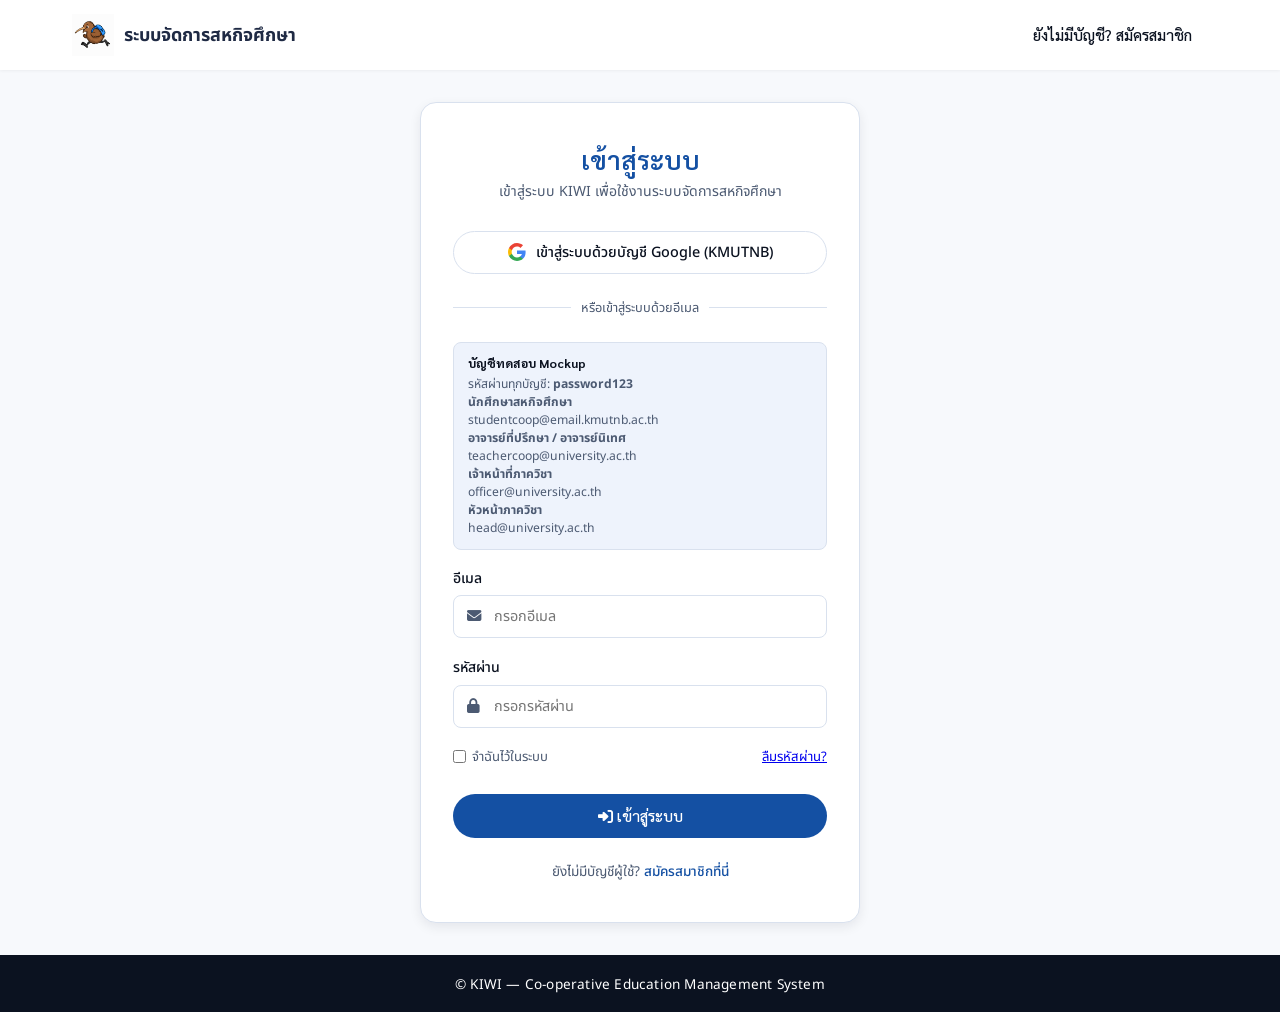
==== head_department.html @ 2d29780b "v1" ====
<!doctype html>
<html lang="th">
  <head>
    <meta charset="UTF-8" />
    <meta name="viewport" content="width=device-width, initial-scale=1.0" />
    <title>แดชบอร์ดหัวหน้าภาควิชา | KIWI — ระบบจัดการสหกิจศึกษา</title>
    <link rel="stylesheet" href="style.css" />
    <link
      href="https://fonts.googleapis.com/css2?family=Sarabun:wght@500;600;700&family=Noto+Sans+Thai:wght@400;500;600&display=swap"
      rel="stylesheet"
    />
    <link
      rel="stylesheet"
      href="https://cdnjs.cloudflare.com/ajax/libs/font-awesome/6.4.0/css/all.min.css"
    />
    <style>
      /* ==========================================
       ส่วนเสริมเฉพาะหน้าอาจารย์นิเทศ — สอดคล้องกับ
       ธีมสีและ component เดิมใน style.css
       ========================================== */

      .avatar-sm {
        width: 30px;
        height: 30px;
        border-radius: 50%;
        background: var(--primary-light);
        color: var(--primary-color);
        display: inline-flex;
        align-items: center;
        justify-content: center;
        font-size: 0.76rem;
        font-weight: 700;
        margin-right: 8px;
        vertical-align: middle;
      }
      .student-cell {
        display: flex;
        align-items: center;
      }
      .sub-block-title {
        font-family: "Sarabun", sans-serif;
        font-size: 0.95rem;
        font-weight: 600;
        margin: 1.6rem 0 0.7rem;
        display: flex;
        align-items: center;
        gap: 8px;
      }
      .sub-block-title i {
        color: var(--primary-color);
      }
      .tag-blue {
        background: #dbeafe;
        color: #1d4ed8;
      }
      .tag-coop {
        background: var(--primary-light);
        color: var(--primary-color);
      }
      .request-actions {
        display: flex;
        flex-wrap: wrap;
        gap: 6px;
      }
      #panel-profile .mockup-grid {
        display: grid;
        grid-template-columns: repeat(2, minmax(0, 1fr));
        gap: 18px;
      }

      #panel-profile .mockup-field {
        display: flex;
        flex-direction: column;
        gap: 7px;
      }

      #panel-profile .mockup-field.full {
        grid-column: 1 / -1;
      }

      #panel-profile .mockup-field label {
        font-size: 14px;
        font-weight: 600;
        color: #374151;
      }

      #panel-profile .mockup-field input,
      #panel-profile .mockup-field select {
        width: 100%;
        min-height: 42px;
        padding: 10px 12px;
        border: 1px solid #d1d5db;
        border-radius: 8px;
        background: #fff;
        font-family: "Noto Sans Thai", sans-serif;
        font-size: 14px;
        box-sizing: border-box;
        outline: none;
      }

      #panel-profile .mockup-field input:focus,
      #panel-profile .mockup-field select:focus {
        border-color: var(--primary-color);
      }

      @media (max-width: 700px) {
        #panel-profile .mockup-grid {
          grid-template-columns: 1fr;
        }

        #panel-profile .mockup-field.full {
          grid-column: auto;
        }
      }
      /* ==========================================
   ค้นหาข้อมูลอาจารย์
   ========================================== */

      .teacher-search-card {
        margin: 18px 0 22px;
        padding: 20px;
        background: #ffffff;
        border: 1px solid #e5e7eb;
        border-radius: 14px;
      }

      .teacher-search-info {
        display: flex;
        align-items: center;
        gap: 12px;
        margin-bottom: 18px;
      }

      .teacher-search-icon {
        width: 42px;
        height: 42px;
        border-radius: 10px;
        background: var(--primary-light);
        color: var(--primary-color);
        display: flex;
        align-items: center;
        justify-content: center;
        flex-shrink: 0;
        font-size: 17px;
      }

      .teacher-search-info h3 {
        margin: 0 0 3px;
        font-family: "Sarabun", sans-serif;
        font-size: 16px;
        font-weight: 700;
        color: #111827;
      }

      .teacher-search-info p {
        margin: 0;
        font-size: 13px;
        color: #6b7280;
      }

      .teacher-search-form {
        display: flex;
        align-items: center;
        gap: 10px;
      }

      .teacher-search-input-wrap {
        flex: 1;
        position: relative;
      }

      .teacher-search-input-wrap > i {
        position: absolute;
        top: 50%;
        left: 14px;
        transform: translateY(-50%);
        color: #9ca3af;
        font-size: 14px;
        pointer-events: none;
      }

      .teacher-search-input-wrap input {
        width: 100%;
        height: 44px;
        padding: 0 14px 0 42px;
        border: 1px solid #d1d5db;
        border-radius: 9px;
        background: #ffffff;
        font-family: "Noto Sans Thai", sans-serif;
        font-size: 14px;
        color: #111827;
        outline: none;
        box-sizing: border-box;
        transition: 0.2s;
      }

      .teacher-search-input-wrap input::placeholder {
        color: #9ca3af;
      }

      .teacher-search-input-wrap input:focus {
        border-color: var(--primary-color);
        box-shadow: 0 0 0 3px rgba(37, 99, 235, 0.08);
      }

      .teacher-search-button {
        height: 44px;
        padding: 0 20px;
        border: none;
        border-radius: 9px;
        background: var(--primary-color);
        color: #ffffff;
        font-family: "Noto Sans Thai", sans-serif;
        font-size: 14px;
        font-weight: 600;
        cursor: pointer;

        display: inline-flex;
        align-items: center;
        justify-content: center;
        gap: 7px;

        transition: 0.2s;
      }

      .teacher-search-button:hover {
        opacity: 0.9;
        transform: translateY(-1px);
      }

      @media (max-width: 700px) {
        .teacher-search-form {
          flex-direction: column;
          align-items: stretch;
        }

        .teacher-search-button {
          width: 100%;
        }
      }
      /* ==========================================
   Modal แก้ไขข้อมูลอาจารย์
   ========================================== */

      .mockup-modal {
        position: fixed;
        inset: 0;
        z-index: 9999;

        display: none;
        align-items: center;
        justify-content: center;

        padding: 20px;

        background: rgba(15, 23, 42, 0.45);
        backdrop-filter: blur(2px);
      }

      .mockup-modal.show {
        display: flex;
      }

      .mockup-card {
        width: 100%;
        max-width: 620px;

        background: #ffffff;
        border: 1px solid #e5e7eb;
        border-radius: 16px;

        box-shadow:
          0 20px 25px -5px rgba(0, 0, 0, 0.12),
          0 8px 10px -6px rgba(0, 0, 0, 0.08);

        overflow: hidden;
      }

      .mockup-card-header {
        display: flex;
        align-items: center;
        justify-content: space-between;

        padding: 18px 22px;

        background: #ffffff;
        border-bottom: 1px solid #e5e7eb;
      }

      .mockup-card-header h3 {
        margin: 0;

        display: flex;
        align-items: center;
        gap: 9px;

        font-family: "Sarabun", sans-serif;
        font-size: 18px;
        font-weight: 700;
        color: #111827;
      }

      .mockup-card-header h3 i {
        color: var(--primary-color);
      }

      .mockup-close {
        width: 34px;
        height: 34px;

        display: flex;
        align-items: center;
        justify-content: center;

        border: none;
        border-radius: 8px;

        background: #f3f4f6;
        color: #6b7280;

        font-size: 22px;
        line-height: 1;

        cursor: pointer;
        transition: 0.2s;
      }

      .mockup-close:hover {
        background: #fee2e2;
        color: #dc2626;
      }

      .mockup-body {
        padding: 22px;
      }

      /* Grid ภายใน Modal */

      .mockup-modal .mockup-grid {
        display: grid;
        grid-template-columns: repeat(2, minmax(0, 1fr));
        gap: 18px;
      }

      .mockup-modal .mockup-field {
        display: flex;
        flex-direction: column;
        gap: 7px;
      }

      .mockup-modal .mockup-field.full {
        grid-column: 1 / -1;
      }

      /* Label */

      .mockup-modal .mockup-field label {
        font-size: 14px;
        font-weight: 600;
        color: #374151;
      }

      /* Input / Select */

      .mockup-modal .mockup-field input,
      .mockup-modal .mockup-field select {
        width: 100%;
        min-height: 42px;

        padding: 10px 12px;

        border: 1px solid #d1d5db;
        border-radius: 8px;

        background: #ffffff;
        color: #111827;

        font-family: "Noto Sans Thai", sans-serif;
        font-size: 14px;

        outline: none;
        box-sizing: border-box;

        transition: 0.2s;
      }

      .mockup-modal .mockup-field input:focus,
      .mockup-modal .mockup-field select:focus {
        border-color: var(--primary-color);
        box-shadow: 0 0 0 3px rgba(37, 99, 235, 0.08);
      }

      /* ปุ่มด้านล่าง */

      .mockup-modal .btn-mock-sm {
        min-height: 38px;
        padding: 8px 16px;
      }

      /* Responsive */

      @media (max-width: 700px) {
        .mockup-modal {
          padding: 12px;
        }

        .mockup-card {
          max-width: 100%;
        }

        .mockup-modal .mockup-grid {
          grid-template-columns: 1fr;
        }

        .mockup-modal .mockup-field.full {
          grid-column: auto;
        }

        .mockup-card-header {
          padding: 16px 18px;
        }

        .mockup-body {
          padding: 18px;
        }
      }
      /* =====================================================
   KIWI - อนุมัติคำร้องสหกิจศึกษา
   ===================================================== */

      #panel-coop-request-approval {
        width: 100%;
      }

      /* Header */
      #panel-coop-request-approval .panel-header {
        margin-bottom: 22px;
      }

      #panel-coop-request-approval .panel-header h2 {
        margin: 0 0 5px;
        font-family: "Sarabun", sans-serif;
        font-size: 22px;
        font-weight: 700;
        color: #0f172a;
      }

      #panel-coop-request-approval .panel-header p {
        margin: 0;
        font-size: 14px;
        color: #64748b;
      }

      /* =====================================================
   Table Card
   ===================================================== */

      #panel-coop-request-approval .mock-table-wrapper {
        width: 100%;
        overflow-x: auto;

        background: #ffffff;
        border: 1px solid #e2e8f0;
        border-radius: 14px;

        box-shadow: 0 2px 8px rgba(15, 23, 42, 0.04);
      }

      /* Table */
      #panel-coop-request-approval .mock-table {
        width: 100%;
        min-width: 1050px;

        border-collapse: separate;
        border-spacing: 0;

        font-size: 14px;
        color: #1e293b;
      }

      /* =====================================================
   Header
   ===================================================== */

      #panel-coop-request-approval .mock-table thead {
        background: #f8fafc;
      }

      #panel-coop-request-approval .mock-table th {
        padding: 14px 14px;

        text-align: left;
        vertical-align: middle;

        font-size: 13px;
        font-weight: 700;

        color: #475569;

        border-bottom: 1px solid #e2e8f0;

        white-space: nowrap;
      }

      #panel-coop-request-approval .mock-table th:first-child {
        padding-left: 18px;
      }

      #panel-coop-request-approval .mock-table th:last-child {
        padding-right: 18px;
      }

      /* =====================================================
   Body
   ===================================================== */

      #panel-coop-request-approval .mock-table td {
        padding: 16px 14px;

        vertical-align: middle;

        border-bottom: 1px solid #e8eef5;

        line-height: 1.5;
      }

      #panel-coop-request-approval .mock-table tbody tr:last-child td {
        border-bottom: none;
      }

      #panel-coop-request-approval .mock-table tbody tr {
        background: #ffffff;
        transition:
          background 0.18s ease,
          box-shadow 0.18s ease;
      }

      #panel-coop-request-approval .mock-table tbody tr:hover {
        background: #f8fbff;
      }

      /* =====================================================
   Column Widths
   ===================================================== */

      #panel-coop-request-approval .mock-table th:nth-child(1),
      #panel-coop-request-approval .mock-table td:nth-child(1) {
        min-width: 155px;
      }

      #panel-coop-request-approval .mock-table th:nth-child(2),
      #panel-coop-request-approval .mock-table td:nth-child(2) {
        min-width: 105px;
        white-space: nowrap;
      }

      #panel-coop-request-approval .mock-table th:nth-child(3),
      #panel-coop-request-approval .mock-table td:nth-child(3) {
        min-width: 100px;
        text-align: center;
      }

      #panel-coop-request-approval .mock-table th:nth-child(4),
      #panel-coop-request-approval .mock-table td:nth-child(4) {
        min-width: 180px;
      }

      #panel-coop-request-approval .mock-table th:nth-child(5),
      #panel-coop-request-approval .mock-table td:nth-child(5) {
        min-width: 145px;
      }

      #panel-coop-request-approval .mock-table th:nth-child(6),
      #panel-coop-request-approval .mock-table td:nth-child(6) {
        min-width: 105px;
        white-space: nowrap;
      }

      #panel-coop-request-approval .mock-table th:nth-child(7),
      #panel-coop-request-approval .mock-table td:nth-child(7) {
        min-width: 120px;
        text-align: center;
      }

      #panel-coop-request-approval .mock-table th:nth-child(8),
      #panel-coop-request-approval .mock-table td:nth-child(8) {
        min-width: 215px;
      }

      /* =====================================================
   Tags / Status
   ===================================================== */

      #panel-coop-request-approval .tag {
        display: inline-flex;
        align-items: center;
        justify-content: center;

        min-height: 28px;

        padding: 5px 10px;

        border-radius: 999px;

        font-size: 12px;
        font-weight: 600;
        line-height: 1;

        white-space: nowrap;

        border: none;
      }

      /* ประเภทสหกิจศึกษา */
      #panel-coop-request-approval .tag-coop {
        background: #fff7e8;
        color: #b76a00;
      }

      /* ยื่นคำร้องแล้ว */
      #panel-coop-request-approval .tag-blue {
        background: #e7f0ff;
        color: #1659b7;
      }

      /* อนุมัติแล้ว */
      #panel-coop-request-approval .tag-green {
        background: #e8f7ee;
        color: #15803d;
      }

      /* ไม่อนุมัติ */
      #panel-coop-request-approval .tag-red {
        background: #feecec;
        color: #dc2626;
      }

      /* =====================================================
   Action Buttons
   ===================================================== */

      #panel-coop-request-approval .request-actions {
        display: grid;

        grid-template-columns: repeat(2, max-content);

        gap: 7px;

        align-items: center;
        justify-content: start;
      }

      /* ปุ่มทั้งหมด */
      #panel-coop-request-approval .request-actions .btn-mock-sm {
        min-height: 34px;

        padding: 7px 11px;

        display: inline-flex;
        align-items: center;
        justify-content: center;

        gap: 6px;

        border: 1px solid #1d5dbb;
        border-radius: 8px;

        background: #ffffff;
        color: #1558b0;

        font-family: "Noto Sans Thai", sans-serif;
        font-size: 12px;
        font-weight: 600;

        white-space: nowrap;

        cursor: pointer;

        transition:
          background 0.18s ease,
          color 0.18s ease,
          border-color 0.18s ease,
          transform 0.18s ease,
          box-shadow 0.18s ease;
      }

      #panel-coop-request-approval .request-actions .btn-mock-sm i {
        font-size: 12px;
      }

      /* Hover */
      #panel-coop-request-approval .request-actions .btn-mock-sm:hover {
        background: #eff6ff;

        transform: translateY(-1px);

        box-shadow: 0 3px 7px rgba(37, 99, 235, 0.1);
      }

      /* ปุ่มอนุมัติ */
      #panel-coop-request-approval .request-actions .btn-mock-sm.solid {
        background: #1659b7;
        color: #ffffff;
        border-color: #1659b7;
      }

      #panel-coop-request-approval .request-actions .btn-mock-sm.solid:hover {
        background: #124d9f;
      }

      /* ปุ่มไม่อนุมัติ */
      #panel-coop-request-approval .request-actions .btn-mock-sm:last-child {
        color: #dc2626;
        border-color: #fecaca;
      }

      #panel-coop-request-approval
        .request-actions
        .btn-mock-sm:last-child:hover {
        background: #fff1f2;
        border-color: #fca5a5;
      }

      /* =====================================================
   Scrollbar
   ===================================================== */

      #panel-coop-request-approval .mock-table-wrapper::-webkit-scrollbar {
        height: 8px;
      }

      #panel-coop-request-approval
        .mock-table-wrapper::-webkit-scrollbar-track {
        background: #f1f5f9;
        border-radius: 999px;
      }

      #panel-coop-request-approval
        .mock-table-wrapper::-webkit-scrollbar-thumb {
        background: #cbd5e1;
        border-radius: 999px;
      }

      #panel-coop-request-approval
        .mock-table-wrapper::-webkit-scrollbar-thumb:hover {
        background: #94a3b8;
      }

      /* =====================================================
   Responsive
   ===================================================== */

      @media (max-width: 900px) {
        #panel-coop-request-approval .mock-table {
          min-width: 1000px;
        }
      }

      @media (max-width: 700px) {
        #panel-coop-request-approval .panel-header h2 {
          font-size: 20px;
        }

        #panel-coop-request-approval .mock-table th,
        #panel-coop-request-approval .mock-table td {
          padding: 13px 12px;
        }

        #panel-coop-request-approval .request-actions {
          grid-template-columns: 1fr;
        }
      }
      /* =====================================================
   KIWI - กำหนดอาจารย์ที่ปรึกษาสหกิจ
   ===================================================== */

      #panel-coop-advisor {
        width: 100%;
      }

      /* ---------- Header ---------- */

      #panel-coop-advisor .panel-header {
        margin-bottom: 20px;
      }

      #panel-coop-advisor .panel-header h2 {
        margin: 0 0 5px;
        font-family: "Sarabun", sans-serif;
        font-size: 22px;
        font-weight: 700;
        color: #0f172a;
      }

      #panel-coop-advisor .panel-header p {
        margin: 0;
        font-size: 14px;
        color: #64748b;
      }

      /* =====================================================
   Search Box
   ===================================================== */

      #panel-coop-advisor .student-search-box {
        display: grid;
        grid-template-columns: minmax(280px, 1.5fr) minmax(180px, 0.8fr) auto;
        align-items: end;
        gap: 14px;

        margin: 18px 0 20px;
        padding: 18px;

        background: #ffffff;
        border: 1px solid #dbe3ee;
        border-radius: 14px;

        box-shadow: 0 2px 8px rgba(15, 23, 42, 0.04);
      }

      #panel-coop-advisor .search-field {
        min-width: 0;
      }

      #panel-coop-advisor .search-field label {
        display: flex;
        align-items: center;
        gap: 7px;

        margin-bottom: 8px;

        font-size: 13px;
        font-weight: 600;
        color: #334155;
      }

      #panel-coop-advisor .search-field label i {
        color: #1859ad;
      }

      #panel-coop-advisor .search-field input,
      #panel-coop-advisor .search-field select {
        width: 100%;
        height: 44px;

        padding: 0 13px;

        border: 1px solid #d4dce7;
        border-radius: 9px;

        background: #ffffff;
        color: #1e293b;

        font-family: "Noto Sans Thai", sans-serif;
        font-size: 14px;

        outline: none;
        box-sizing: border-box;

        transition:
          border-color 0.2s ease,
          box-shadow 0.2s ease;
      }

      #panel-coop-advisor .search-field input::placeholder {
        color: #94a3b8;
      }

      #panel-coop-advisor .search-field input:focus,
      #panel-coop-advisor .search-field select:focus {
        border-color: #1d5dbb;
        box-shadow: 0 0 0 3px rgba(29, 93, 187, 0.08);
      }

      #panel-coop-advisor .student-search-btn {
        height: 44px;
        padding: 0 20px;

        border: none;
        border-radius: 9px;

        background: #1859ad;
        color: #ffffff;

        font-weight: 600;
        white-space: nowrap;

        transition:
          background 0.2s ease,
          transform 0.2s ease;
      }

      #panel-coop-advisor .student-search-btn:hover {
        background: #124b96;
        transform: translateY(-1px);
      }

      /* =====================================================
   Info Box
   ===================================================== */

      #panel-coop-advisor .advisor-info-box {
        display: flex;
        align-items: center;
        gap: 9px;

        margin: 0 0 15px;
        padding: 11px 14px;

        background: #eff6ff;
        border: 1px solid #dbeafe;
        border-radius: 9px;

        color: #1e3a5f;
        font-size: 13px;
      }

      #panel-coop-advisor .advisor-info-box i {
        color: #1859ad;
      }

      /* =====================================================
   Table
   ===================================================== */

      #panel-coop-advisor .mock-table-wrapper {
        width: 100%;
        overflow-x: auto;

        background: #ffffff;
        border: 1px solid #e2e8f0;
        border-radius: 14px;

        box-shadow: 0 2px 8px rgba(15, 23, 42, 0.04);
      }

      #panel-coop-advisor .advisor-table {
        width: 100%;
        min-width: 950px;

        border-collapse: separate;
        border-spacing: 0;

        font-size: 14px;
      }

      #panel-coop-advisor .advisor-table thead {
        background: #f8fafc;
      }

      #panel-coop-advisor .advisor-table th {
        padding: 13px 14px;

        text-align: left;
        vertical-align: middle;

        color: #475569;

        font-size: 13px;
        font-weight: 700;

        white-space: nowrap;

        border-bottom: 1px solid #e2e8f0;
      }

      #panel-coop-advisor .advisor-table td {
        padding: 14px;

        vertical-align: middle;

        color: #1e293b;

        border-bottom: 1px solid #edf1f5;
      }

      #panel-coop-advisor .advisor-table tbody tr:last-child td {
        border-bottom: none;
      }

      #panel-coop-advisor .advisor-table tbody tr {
        transition: background 0.18s ease;
      }

      #panel-coop-advisor .advisor-table tbody tr:hover {
        background: #f8fbff;
      }

      /* Column widths */

      #panel-coop-advisor .advisor-table th:nth-child(1),
      #panel-coop-advisor .advisor-table td:nth-child(1) {
        min-width: 170px;
      }

      #panel-coop-advisor .advisor-table th:nth-child(2),
      #panel-coop-advisor .advisor-table td:nth-child(2) {
        min-width: 110px;
        white-space: nowrap;
      }

      #panel-coop-advisor .advisor-table th:nth-child(3),
      #panel-coop-advisor .advisor-table td:nth-child(3) {
        min-width: 70px;
      }

      #panel-coop-advisor .advisor-table th:nth-child(4),
      #panel-coop-advisor .advisor-table td:nth-child(4) {
        min-width: 190px;
      }

      #panel-coop-advisor .advisor-table th:nth-child(5),
      #panel-coop-advisor .advisor-table td:nth-child(5) {
        min-width: 245px;
      }

      #panel-coop-advisor .advisor-table th:nth-child(6),
      #panel-coop-advisor .advisor-table td:nth-child(6) {
        min-width: 150px;
      }

      /* =====================================================
   Advisor Dropdown
   ===================================================== */

      #panel-coop-advisor .advisor-select {
        width: 100%;
        min-width: 230px;
        height: 38px;

        padding: 0 34px 0 11px;

        border: 1px solid #cbd5e1;
        border-radius: 8px;

        background: #ffffff;
        color: #1e293b;

        font-family: "Noto Sans Thai", sans-serif;
        font-size: 13px;

        outline: none;
        cursor: pointer;

        transition:
          border-color 0.2s ease,
          box-shadow 0.2s ease;
      }

      #panel-coop-advisor .advisor-select:hover {
        border-color: #94a3b8;
      }

      #panel-coop-advisor .advisor-select:focus {
        border-color: #1859ad;
        box-shadow: 0 0 0 3px rgba(24, 89, 173, 0.08);
      }

      /* =====================================================
   Action Button
   ===================================================== */

      #panel-coop-advisor .advisor-table .btn-mock-sm {
        min-height: 36px;

        padding: 7px 12px;

        border: 1px solid #1859ad;
        border-radius: 8px;

        background: #ffffff;
        color: #1859ad;

        font-family: "Noto Sans Thai", sans-serif;
        font-size: 12px;
        font-weight: 600;

        white-space: nowrap;

        cursor: pointer;

        transition:
          background 0.2s ease,
          color 0.2s ease,
          transform 0.2s ease;
      }

      #panel-coop-advisor .advisor-table .btn-mock-sm:hover {
        background: #eff6ff;
        transform: translateY(-1px);
      }

      #panel-coop-advisor .advisor-table .btn-mock-sm.solid {
        background: #1859ad;
        color: #ffffff;
      }

      #panel-coop-advisor .advisor-table .btn-mock-sm.solid:hover {
        background: #124b96;
      }

      /* =====================================================
   Responsive
   ===================================================== */

      @media (max-width: 850px) {
        #panel-coop-advisor .student-search-box {
          grid-template-columns: 1fr 1fr;
        }

        #panel-coop-advisor .student-search-btn {
          grid-column: 1 / -1;
          width: 100%;
        }
      }

      @media (max-width: 600px) {
        #panel-coop-advisor .student-search-box {
          grid-template-columns: 1fr;
        }

        #panel-coop-advisor .student-search-btn {
          grid-column: auto;
        }
      }
    </style>
  </head>
  <body>
    <header class="navbar">
      <div class="nav-container">
        <a href="index.html" class="brand">
          <img src="images/logo_kiwi.png" alt="KIWI" class="brand-mark" />

          <span> KIWI<br />ระบบจัดการสหกิจศึกษา </span>
        </a>

        <div class="nav-right">
          <span
            id="userNameDisplay"
            style="font-weight: 600; font-size: 0.85rem"
            >ผศ.ดร.ขนิษฐา นามี — หัวหน้าภาควิชา</span
          >

          <button class="btn-login" onclick="logout()">ออกจากระบบ</button>
        </div>
      </div>
    </header>

    <div class="dashboard-layout">
      <!-- ======================================== -->
      <!-- เมนูด้านซ้าย -->
      <!-- ======================================== -->

      <aside class="dashboard-sidebar">
        <!-- ภาพรวม -->

        <a class="sidebar-item active" data-target="panel-overview">
          <i class="fa-solid fa-gauge"></i>

          ภาพรวม
        </a>

        <!-- จัดการข้อมูลส่วนตัว -->

        <a class="sidebar-item" data-target="panel-profile">
          <i class="fa-solid fa-user-pen"></i>

          จัดการข้อมูลส่วนตัว
        </a>

        <!-- จัดการข้อมูลอาจารย์ -->

        <a class="sidebar-item" data-target="panel-teachers">
          <i class="fa-solid fa-chalkboard-user"></i>

          จัดการข้อมูลอาจารย์
        </a>

        <!-- ค้นหาข้อมูลนักศึกษา -->

        <a class="sidebar-item" data-target="panel-students">
          <i class="fa-solid fa-user-graduate"></i>

          ค้นหาข้อมูลนักศึกษา
        </a>

        <a class="sidebar-item" data-target="panel-coop-request-approval">
          <i class="fa-solid fa-file-circle-check"></i>

          อนุมัติคำร้องสหกิจศึกษา
        </a>

        <!-- กำหนดอาจารย์ที่ปรึกษานักศึกษาสหกิจ -->

        <a class="sidebar-item" data-target="panel-coop-advisor">
          <i class="fa-solid fa-user-tie"></i>

          กำหนดอาจารย์ที่ปรึกษาสหกิจ
        </a>
      </aside>
      <!-- เนื้อหาแต่ละเมนู -->
      <div class="dashboard-content">
        <!-- ================= ภาพรวม ================= -->
        <!-- ========================= -->
        <!-- ภาพรวม -->
        <!-- ========================= -->

        <section class="content-panel active" id="panel-overview">
          <div class="dashboard-banner">
            <b id="overviewGreeting"> ยินดีต้อนรับ, ผศ.ดร.ขนิษฐา นามี </b>

            <span> ภาพรวมระบบจัดการสหกิจศึกษา </span>
          </div>

          <div
            class="stat-row"
            style="grid-template-columns: repeat(auto-fit, minmax(180px, 1fr))"
          >
            <div class="stat-box">
              <b>4 คน</b
              ><span
                ><i class="fa-solid fa-user-graduate"></i>
                นักศึกษาสหกิจศึกษาทั้งหมด</span
              >
            </div>
            <div class="stat-box">
              <b>3 รายการ</b
              ><span
                ><i class="fa-solid fa-file-circle-question"></i>
                คำร้องรอพิจารณา</span
              >
            </div>
            <div class="stat-box">
              <b>2 คน</b
              ><span
                ><i class="fa-solid fa-user-tie"></i>
                กำหนดอาจารย์ที่ปรึกษาแล้ว</span
              >
            </div>
            <div class="stat-box">
              <b>2 คน</b
              ><span
                ><i class="fa-solid fa-user-clock"></i>
                ยังไม่ได้กำหนดอาจารย์ที่ปรึกษา</span
              >
            </div>
            <div class="stat-box">
              <b>20 คน</b
              ><span
                ><i class="fa-solid fa-chalkboard-user"></i> อาจารย์ในระบบ</span
              >
            </div>
            <div class="stat-box">
              <b>4 แห่ง</b
              ><span><i class="fa-solid fa-building"></i> สถานประกอบการ</span>
            </div>
          </div>
        </section>

        <!-- ========================= -->
        <!-- จัดการข้อมูลส่วนตัว -->
        <!-- ========================= -->

        <section class="content-panel" id="panel-profile">
          <div class="panel-header">
            <h2>จัดการข้อมูลส่วนตัว</h2>

            <p>แก้ไขข้อมูลส่วนตัวของหัวหน้าภาควิชา</p>
          </div>

          <div class="advisor-info-box">
            <i class="fa-solid fa-circle-info"></i>

            <span> สามารถแก้ไขชื่อ-นามสกุล Email และรหัสผ่านได้ </span>
          </div>

          <div
            style="
              max-width: 760px;
              margin-top: 18px;
              padding: 24px;
              background: #ffffff;
              border: 1px solid #e5e7eb;
              border-radius: 16px;
            "
          >
            <form id="profileForm" onsubmit="saveProfile(event)">
              <div class="mockup-grid">
                <div class="mockup-field full">
                  <label for="profileFullName">
                    ชื่อ-นามสกุล

                    <span style="color: #dc2626"> * </span>
                  </label>

                  <input
                    type="text"
                    id="profileFullName"
                    placeholder="กรอกชื่อ-นามสกุล"
                    required
                  />
                </div>

                <div class="mockup-field full">
                  <label for="profileEmail">
                    Email

                    <span style="color: #dc2626"> * </span>
                  </label>

                  <input
                    type="email"
                    id="profileEmail"
                    placeholder="example@kmutnb.ac.th"
                    required
                  />
                </div>

                <div class="mockup-field">
                  <label for="profilePassword"> รหัสผ่านใหม่ </label>

                  <input
                    type="password"
                    id="profilePassword"
                    placeholder="เว้นว่างหากไม่เปลี่ยนรหัสผ่าน"
                    minlength="6"
                  />
                </div>

                <div class="mockup-field">
                  <label for="profileConfirmPassword">
                    ยืนยันรหัสผ่านใหม่
                  </label>

                  <input
                    type="password"
                    id="profileConfirmPassword"
                    placeholder="กรอกรหัสผ่านใหม่อีกครั้ง"
                    minlength="6"
                  />
                </div>
              </div>

              <div
                style="
                  display: flex;
                  justify-content: flex-end;
                  gap: 10px;
                  margin-top: 22px;
                "
              >
                <button
                  type="button"
                  class="btn-mock-sm"
                  onclick="loadProfileData()"
                >
                  <i class="fa-solid fa-rotate-left"></i>

                  คืนค่าข้อมูล
                </button>

                <button type="submit" class="btn-mock-sm solid">
                  <i class="fa-solid fa-floppy-disk"></i>

                  บันทึกการแก้ไข
                </button>
              </div>
            </form>
          </div>
        </section>

        <!-- ======================================== -->
        <!-- ค้นหาข้อมูลนักศึกษา -->
        <!-- ======================================== -->

        <section class="content-panel" id="panel-students">
          <div class="panel-header">
            <h2>ค้นหาข้อมูลนักศึกษา</h2>

            <p>ค้นหาและตรวจสอบข้อมูลนักศึกษาสหกิจศึกษา</p>
          </div>

          <!-- ======================================== -->
          <!-- ช่องค้นหา -->
          <!-- ======================================== -->

          <div class="student-search-box">
            <div class="search-field">
              <label>
                <i class="fa-solid fa-magnifying-glass"></i>

                ค้นหานักศึกษา
              </label>

              <input
                type="text"
                id="studentSearchInput"
                placeholder="ค้นหาชื่อ รหัสนักศึกษา หรือสถานประกอบการ..."
                oninput="filterHeadStudents()"
              />
            </div>

            <div class="search-field">
              <label>
                <i class="fa-solid fa-filter"></i>

                สาขา
              </label>

              <select id="studentMajorFilter" onchange="filterHeadStudents()">
                <option value="">ทุกสาขา</option>

                <option value="IT">IT</option>

                <option value="INE">INE</option>
              </select>
            </div>

            <button
              type="button"
              class="btn-mock-sm solid student-search-btn"
              onclick="filterHeadStudents()"
            >
              <i class="fa-solid fa-search"></i>

              ค้นหา
            </button>
          </div>

          <!-- ======================================== -->
          <!-- นักศึกษาสหกิจ -->
          <!-- ======================================== -->

          <div>
            <div class="sub-block-title">
              <i class="fa-solid fa-user-graduate"></i>

              นักศึกษาสหกิจศึกษา
            </div>

            <div class="table-wrapper">
              <table class="mock-table" id="headCoopStudentTable">
                <thead>
                  <tr>
                    <th>นักศึกษา</th>

                    <th>รหัสนักศึกษา</th>

                    <th>สาขา</th>

                    <th>สถานประกอบการ</th>

                    <th>ตำแหน่ง</th>

                    <th>ระยะเวลาสหกิจ</th>

                    <th>อาจารย์ที่ปรึกษาโครงการ</th>

                    <th>การดำเนินการ</th>
                  </tr>
                </thead>

                <tbody>
                  <!-- นางสาวพิมพ์ชนก สุขใจ -->
                  <tr
                    data-name="นางสาวพิมพ์ชนก สุขใจ"
                    data-student-id="6702458196"
                    data-major="INE"
                    data-company="BlueWave Digital Co., Ltd."
                  >
                    <td>
                      <div class="student-cell">
                        <span class="avatar-sm">พ</span>
                        นางสาวพิมพ์ชนก สุขใจ
                      </div>
                    </td>

                    <td>6702458196</td>
                    <td>INE</td>
                    <td>BlueWave Digital Co., Ltd.</td>
                    <td>Frontend Developer</td>
                    <td>1 ก.ย. 2569 – 18 ธ.ค. 2569</td>
                    <td>ผศ.ดร.นิติการ นาคเจือทอง</td>

                    <td>
                      <button
                        type="button"
                        class="btn-mock-sm"
                        onclick="viewHeadStudent(this)"
                      >
                        <i class="fa-solid fa-eye"></i>
                        ดูข้อมูล
                      </button>
                    </td>
                  </tr>

                  <!-- นายธนกฤต วัฒนศิริ -->
                  <tr
                    data-name="นายธนกฤต วัฒนศิริ"
                    data-student-id="6702458198"
                    data-major="INE"
                    data-company="CloudNova Systems Co., Ltd."
                  >
                    <td>
                      <div class="student-cell">
                        <span class="avatar-sm">ธ</span>
                        นายธนกฤต วัฒนศิริ
                      </div>
                    </td>

                    <td>6702458198</td>
                    <td>INE</td>
                    <td>CloudNova Systems Co., Ltd.</td>
                    <td>Cloud Engineer</td>
                    <td>1 ก.ย. 2569 – 18 ธ.ค. 2569</td>
                    <td>ผศ.ดร.สุปีติ กุลจันทร์</td>

                    <td>
                      <button
                        type="button"
                        class="btn-mock-sm"
                        onclick="viewHeadStudent(this)"
                      >
                        <i class="fa-solid fa-eye"></i>
                        ดูข้อมูล
                      </button>
                    </td>
                  </tr>

                  <!-- นางสาวอรุณี พงษ์สุวรรณ -->
                  <tr
                    data-name="นางสาวอรุณี พงษ์สุวรรณ"
                    data-student-id="6702458202"
                    data-major="IT"
                    data-company="DataSphere Thailand"
                  >
                    <td>
                      <div class="student-cell">
                        <span class="avatar-sm">อ</span>
                        นางสาวอรุณี พงษ์สุวรรณ
                      </div>
                    </td>

                    <td>6702458202</td>
                    <td>IT</td>
                    <td>DataSphere Thailand</td>
                    <td>Data Analyst</td>
                    <td>1 ก.ย. 2569 – 18 ธ.ค. 2569</td>
                    <td>รศ.ดร.อนิราช มิ่งขวัญ</td>

                    <td>
                      <button
                        type="button"
                        class="btn-mock-sm"
                        onclick="viewHeadStudent(this)"
                      >
                        <i class="fa-solid fa-eye"></i>
                        ดูข้อมูล
                      </button>
                    </td>
                  </tr>

                  <!-- นายกิตติพงศ์ สุวรรณชัย -->
                  <tr
                    data-name="นายกิตติพงศ์ สุวรรณชัย"
                    data-student-id="6702458204"
                    data-major="INE"
                    data-company="NextWave Technology Co., Ltd."
                  >
                    <td>
                      <div class="student-cell">
                        <span class="avatar-sm">ก</span>
                        นายกิตติพงศ์ สุวรรณชัย
                      </div>
                    </td>

                    <td>6702458204</td>
                    <td>INE</td>
                    <td>NextWave Technology Co., Ltd.</td>
                    <td>Network Engineer</td>
                    <td>1 ก.ย. 2569 – 18 ธ.ค. 2569</td>
                    <td>ผศ.ดร.วันทนี ประจวบศุภกิจ</td>

                    <td>
                      <button
                        type="button"
                        class="btn-mock-sm"
                        onclick="viewHeadStudent(this)"
                      >
                        <i class="fa-solid fa-eye"></i>
                        ดูข้อมูล
                      </button>
                    </td>
                  </tr>

                  <!-- นางสาวณิชารีย์ บุญส่ง -->
                  <tr
                    data-name="นางสาวณิชารีย์ บุญส่ง"
                    data-student-id="6702458206"
                    data-major="IT"
                    data-company="BrightCode Solutions Co., Ltd."
                  >
                    <td>
                      <div class="student-cell">
                        <span class="avatar-sm">ณ</span>
                        นางสาวณิชารีย์ บุญส่ง
                      </div>
                    </td>

                    <td>6702458206</td>
                    <td>IT</td>
                    <td>BrightCode Solutions Co., Ltd.</td>
                    <td>Mobile Application Developer</td>
                    <td>1 ก.ย. 2569 – 18 ธ.ค. 2569</td>
                    <td>ผศ.ดร.พาฝัน ดวงไพศาล</td>

                    <td>
                      <button
                        type="button"
                        class="btn-mock-sm"
                        onclick="viewHeadStudent(this)"
                      >
                        <i class="fa-solid fa-eye"></i>
                        ดูข้อมูล
                      </button>
                    </td>
                  </tr>

                  <!-- นายภูริช วัฒนกุล -->
                  <tr
                    data-name="นายภูริช วัฒนกุล"
                    data-student-id="6702458208"
                    data-major="INE"
                    data-company="Business Intelligence Group"
                  >
                    <td>
                      <div class="student-cell">
                        <span class="avatar-sm">ภ</span>
                        นายภูริช วัฒนกุล
                      </div>
                    </td>

                    <td>6702458208</td>
                    <td>INE</td>
                    <td>Business Intelligence Group</td>
                    <td>Business Analyst</td>
                    <td>1 ก.ย. 2569 – 18 ธ.ค. 2569</td>
                    <td>ผศ.ดร.อรบุษป์ วุฒิกมลชัย</td>

                    <td>
                      <button
                        type="button"
                        class="btn-mock-sm"
                        onclick="viewHeadStudent(this)"
                      >
                        <i class="fa-solid fa-eye"></i>
                        ดูข้อมูล
                      </button>
                    </td>
                  </tr>

                  <!-- นางสาวชลธิชา มณีวงศ์ -->
                  <tr
                    data-name="นางสาวชลธิชา มณีวงศ์"
                    data-student-id="6702458210"
                    data-major="IT"
                    data-company="SecureLink Cyber Co., Ltd."
                  >
                    <td>
                      <div class="student-cell">
                        <span class="avatar-sm">ช</span>
                        นางสาวชลธิชา มณีวงศ์
                      </div>
                    </td>

                    <td>6702458210</td>
                    <td>IT</td>
                    <td>SecureLink Cyber Co., Ltd.</td>
                    <td>Cybersecurity Analyst</td>
                    <td>1 ก.ย. 2569 – 18 ธ.ค. 2569</td>
                    <td>ผศ.ดร.สิวาลัย จินเจือ</td>

                    <td>
                      <button
                        type="button"
                        class="btn-mock-sm"
                        onclick="viewHeadStudent(this)"
                      >
                        <i class="fa-solid fa-eye"></i>
                        ดูข้อมูล
                      </button>
                    </td>
                  </tr>

                  <!-- นายพีรพัฒน์ จันทร์ดี -->
                  <tr
                    data-name="นายพีรพัฒน์ จันทร์ดี"
                    data-student-id="6702458212"
                    data-major="INE"
                    data-company="Smart Factory Solutions Co., Ltd."
                  >
                    <td>
                      <div class="student-cell">
                        <span class="avatar-sm">พ</span>
                        นายพีรพัฒน์ จันทร์ดี
                      </div>
                    </td>

                    <td>6702458212</td>
                    <td>INE</td>
                    <td>Smart Factory Solutions Co., Ltd.</td>
                    <td>IoT Developer</td>
                    <td>1 ก.ย. 2569 – 18 ธ.ค. 2569</td>
                    <td>ผศ.นพดล บูรณ์กุศล</td>

                    <td>
                      <button
                        type="button"
                        class="btn-mock-sm"
                        onclick="viewHeadStudent(this)"
                      >
                        <i class="fa-solid fa-eye"></i>
                        ดูข้อมูล
                      </button>
                    </td>
                  </tr>

                  <!-- นางสาวรินรดา ศรีสุข -->
                  <tr
                    data-name="นางสาวรินรดา ศรีสุข"
                    data-student-id="6702458214"
                    data-major="IT"
                    data-company="Digital Vision Lab Co., Ltd."
                  >
                    <td>
                      <div class="student-cell">
                        <span class="avatar-sm">ร</span>
                        นางสาวรินรดา ศรีสุข
                      </div>
                    </td>

                    <td>6702458214</td>
                    <td>IT</td>
                    <td>Digital Vision Lab Co., Ltd.</td>
                    <td>Software Developer</td>
                    <td>1 ก.ย. 2569 – 18 ธ.ค. 2569</td>
                    <td>
                      <span class="tag tag-muted">ยังไม่ได้กำหนด</span>
                    </td>

                    <td>
                      <button
                        type="button"
                        class="btn-mock-sm"
                        onclick="viewHeadStudent(this)"
                      >
                        <i class="fa-solid fa-eye"></i>
                        ดูข้อมูล
                      </button>
                    </td>
                  </tr>

                  <!-- นายณัฐพงษ์ แสงทอง -->
                  <tr
                    data-name="นายณัฐพงษ์ แสงทอง"
                    data-student-id="6702458216"
                    data-major="INE"
                    data-company="Eastern Digital Solutions Co., Ltd."
                  >
                    <td>
                      <div class="student-cell">
                        <span class="avatar-sm">ณ</span>
                        นายณัฐพงษ์ แสงทอง
                      </div>
                    </td>

                    <td>6702458216</td>
                    <td>INE</td>
                    <td>Eastern Digital Solutions Co., Ltd.</td>
                    <td>System Engineer</td>
                    <td>1 ก.ย. 2569 – 18 ธ.ค. 2569</td>
                    <td>
                      <span class="tag tag-muted">ยังไม่ได้กำหนด</span>
                    </td>

                    <td>
                      <button
                        type="button"
                        class="btn-mock-sm"
                        onclick="viewHeadStudent(this)"
                      >
                        <i class="fa-solid fa-eye"></i>
                        ดูข้อมูล
                      </button>
                    </td>
                  </tr>
                </tbody>
              </table>
            </div>
          </div>
        </section>

        <!-- CSS/JS ส่วนเพิ่มสำหรับค้นหาและรับเป็นที่ปรึกษา -->
        <style>
          .student-search-box {
            display: flex;
            align-items: flex-end;
            gap: 14px;
            padding: 18px;
            margin: 18px 0 22px;
            background: var(--bg-light);
            border: 1px solid var(--border-color);
            border-radius: 12px;
            flex-wrap: wrap;
          }

          .search-field {
            flex: 1;
            min-width: 220px;
          }

          .search-field label {
            display: block;
            margin-bottom: 7px;
            font-size: 0.82rem;
            font-weight: 600;
            color: var(--text-dark);
          }

          .search-field label i {
            color: var(--primary-color);
            margin-right: 5px;
          }

          .search-field input,
          .search-field select {
            width: 100%;
            padding: 10px 12px;
            border: 1px solid var(--border-color);
            border-radius: 8px;
            background: #fff;
            font-family: "Noto Sans Thai", sans-serif;
            font-size: 0.85rem;
            outline: none;
            box-sizing: border-box;
          }

          .search-field input:focus,
          .search-field select:focus {
            border-color: var(--primary-color);
          }

          .student-search-btn {
            height: 40px;
            white-space: nowrap;
          }

          .table-wrapper {
            width: 100%;
            overflow-x: auto;
          }

          @media (max-width: 700px) {
            .student-search-box {
              align-items: stretch;
              flex-direction: column;
            }

            .student-search-btn {
              width: 100%;
            }
          }
        </style>

        <!-- ======================================== -->
        <!-- จัดการข้อมูลอาจารย์ -->
        <!-- ======================================== -->

        <!-- ======================================== -->
        <!-- จัดการข้อมูลอาจารย์ -->
        <!-- ======================================== -->

        <section class="content-panel" id="panel-teachers">
          <div class="panel-header">
            <h2>จัดการข้อมูลอาจารย์</h2>
            <p>ค้นหา ตรวจสอบ และแก้ไขข้อมูลอาจารย์ภายในภาควิชา</p>
          </div>

          <!-- ค้นหาอาจารย์ -->
          <!-- ค้นหาข้อมูลอาจารย์ -->
          <div class="teacher-search-card">
            <div class="teacher-search-info">
              <div class="teacher-search-icon">
                <i class="fa-solid fa-magnifying-glass"></i>
              </div>

              <div>
                <h3>ค้นหาข้อมูลอาจารย์</h3>
                <p>ค้นหาจากชื่อ-นามสกุล หรืออีเมลอาจารย์</p>
              </div>
            </div>

            <div class="teacher-search-form">
              <div class="teacher-search-input-wrap">
                <i class="fa-solid fa-user-tie"></i>

                <input
                  type="text"
                  id="teacherSearchInput"
                  placeholder="พิมพ์ชื่อหรืออีเมลอาจารย์..."
                  oninput="searchTeachers()"
                />
              </div>

              <button
                type="button"
                class="teacher-search-button"
                onclick="searchTeachers()"
              >
                <i class="fa-solid fa-magnifying-glass"></i>
                ค้นหา
              </button>
            </div>
          </div>

          <div class="mock-table-wrapper">
            <table class="mock-table" id="teacherTable">
              <thead>
                <tr>
                  <th>ชื่อ-นามสกุล</th>

                  <!-- ซ่อนไว้เพื่อรักษาโครงสร้าง JavaScript เดิม -->
                  <th style="display: none"></th>
                  <th style="display: none"></th>

                  <th>อีเมล</th>
                  <th>สถานะ</th>
                  <th>การดำเนินการ</th>
                </tr>
              </thead>

              <tbody>
                <!-- ผศ.ดร.นิติการ นาคเจือทอง -->
                <tr
                  data-id="T001"
                  data-name="ผศ.ดร.นิติการ นาคเจือทอง"
                  data-major="IT"
                  data-email="nitikan@kmutnb.ac.th"
                >
                  <td>ผศ.ดร.นิติการ นาคเจือทอง</td>

                  <!-- ข้อมูลเดิมซ่อนไว้ ไม่แสดงในตาราง -->
                  <td style="display: none">T001</td>
                  <td style="display: none">IT</td>

                  <td>nitikan@kmutnb.ac.th</td>

                  <td>
                    <span class="tag tag-green">ปฏิบัติงาน</span>
                  </td>

                  <td>
                    <button
                      type="button"
                      class="btn-mock-sm"
                      onclick="openEditTeacher(this)"
                    >
                      <i class="fa-solid fa-pen"></i>
                      แก้ไข
                    </button>
                  </td>
                </tr>

                <!-- ผศ.ดร.สุพาภรณ์ ซิ้มเจริญ -->
                <tr
                  data-id="T002"
                  data-name="ผศ.ดร.สุพาภรณ์ ซิ้มเจริญ"
                  data-major="INE"
                  data-email="supaporn@kmutnb.ac.th"
                >
                  <td>ผศ.ดร.สุพาภรณ์ ซิ้มเจริญ</td>

                  <!-- ข้อมูลเดิมซ่อนไว้ ไม่แสดงในตาราง -->
                  <td style="display: none">T002</td>
                  <td style="display: none">INE</td>

                  <td>supaporn@kmutnb.ac.th</td>

                  <td>
                    <span class="tag tag-green">ปฏิบัติงาน</span>
                  </td>

                  <td>
                    <button
                      type="button"
                      class="btn-mock-sm"
                      onclick="openEditTeacher(this)"
                    >
                      <i class="fa-solid fa-pen"></i>
                      แก้ไข
                    </button>
                  </td>
                </tr>

                <!-- หัวหน้าภาควิชา -->
                <tr
                  data-id="T003"
                  data-name="ผศ.ดร.ขนิษฐา นามี"
                  data-major="IT"
                  data-email="khanittha@kmutnb.ac.th"
                >
                  <td>ผศ.ดร.ขนิษฐา นามี</td>

                  <!-- ข้อมูลเดิมซ่อนไว้ ไม่แสดงในตาราง -->
                  <td style="display: none">T003</td>
                  <td style="display: none">IT</td>

                  <td>khanittha@kmutnb.ac.th</td>

                  <td>
                    <span class="tag tag-green">หัวหน้าภาควิชา</span>
                  </td>

                  <td>
                    <button
                      type="button"
                      class="btn-mock-sm"
                      onclick="openEditTeacher(this)"
                    >
                      <i class="fa-solid fa-pen"></i>
                      แก้ไข
                    </button>
                  </td>
                </tr>
              </tbody>
            </table>
          </div>
        </section>

        <!-- ======================================== -->
        <!-- อนุมัติคำร้องสหกิจศึกษา -->
        <!-- ======================================== -->

        <section class="content-panel" id="panel-coop-request-approval">
          <div class="panel-header">
            <h2>อนุมัติคำร้องสหกิจศึกษา</h2>
            <p>ตรวจสอบและพิจารณาคำร้องสหกิจศึกษาของนักศึกษา</p>
          </div>

          <div class="mock-table-wrapper">
            <table class="mock-table" id="coopRequestApprovalTable">
              <thead>
                <tr>
                  <th>ชื่อนักศึกษา</th>
                  <th>รหัสนักศึกษา</th>
                  <th>ประเภท</th>
                  <th>สถานประกอบการ</th>
                  <th>ตำแหน่ง</th>
                  <th>วันที่ยื่น</th>
                  <th>สถานะ</th>
                  <th>การดำเนินการ</th>
                </tr>
              </thead>
              <tbody>
                <tr
                  data-name="นางสาวพิมพ์ชนก สุขใจ"
                  data-student-id="6702458196"
                  data-company="BlueWave Digital Co., Ltd."
                  data-province="ชลบุรี"
                  data-position="Frontend Developer"
                  data-submitted-date="3 ก.ย. 2569"
                  data-duration="1 ก.ย. 2569 – 18 ธ.ค. 2569"
                >
                  <td>นางสาวพิมพ์ชนก สุขใจ</td>
                  <td>6702458196</td>
                  <td><span class="tag tag-coop">สหกิจศึกษา</span></td>
                  <td>BlueWave Digital Co., Ltd.</td>
                  <td>Frontend Developer</td>
                  <td>3 ก.ย. 2569</td>
                  <td><span class="tag tag-blue">ยื่นคำร้องแล้ว</span></td>
                  <td>
                    <div class="request-actions">
                      <button
                        type="button"
                        class="btn-mock-sm"
                        onclick="viewCoopRequest(this)"
                      >
                        <i class="fa-solid fa-eye"></i> ดูรายละเอียด
                      </button>
                      <button
                        type="button"
                        class="btn-mock-sm"
                        onclick="printCoopRequest(this)"
                      >
                        <i class="fa-solid fa-file-pdf"></i> พิมพ์ PDF
                      </button>
                      <button
                        type="button"
                        class="btn-mock-sm solid"
                        onclick="approveCoopRequest(this)"
                      >
                        <i class="fa-solid fa-circle-check"></i> อนุมัติ
                      </button>
                      <button
                        type="button"
                        class="btn-mock-sm"
                        onclick="rejectCoopRequest(this)"
                      >
                        <i class="fa-solid fa-circle-xmark"></i> ไม่อนุมัติ
                      </button>
                    </div>
                  </td>
                </tr>
                <tr
                  data-name="อรุณี พงษ์สุวรรณ"
                  data-student-id="6702458202"
                  data-company="DataSphere Thailand"
                  data-province="-"
                  data-position="Data Analyst"
                  data-submitted-date="2 ก.ย. 2569"
                >
                  <td>อรุณี พงษ์สุวรรณ</td>
                  <td>6702458202</td>
                  <td><span class="tag tag-coop">สหกิจศึกษา</span></td>
                  <td>DataSphere Thailand</td>
                  <td>Data Analyst</td>
                  <td>2 ก.ย. 2569</td>
                  <td><span class="tag tag-blue">ยื่นคำร้องแล้ว</span></td>
                  <td>
                    <div class="request-actions">
                      <button
                        type="button"
                        class="btn-mock-sm"
                        onclick="viewCoopRequest(this)"
                      >
                        <i class="fa-solid fa-eye"></i> ดูรายละเอียด
                      </button>
                      <button
                        type="button"
                        class="btn-mock-sm"
                        onclick="printCoopRequest(this)"
                      >
                        <i class="fa-solid fa-file-pdf"></i> พิมพ์ PDF
                      </button>
                      <button
                        type="button"
                        class="btn-mock-sm solid"
                        onclick="approveCoopRequest(this)"
                      >
                        <i class="fa-solid fa-circle-check"></i> อนุมัติ
                      </button>
                      <button
                        type="button"
                        class="btn-mock-sm"
                        onclick="rejectCoopRequest(this)"
                      >
                        <i class="fa-solid fa-circle-xmark"></i> ไม่อนุมัติ
                      </button>
                    </div>
                  </td>
                </tr>
                <tr
                  data-name="ภูริช วัฒนกุล"
                  data-student-id="6702458208"
                  data-company="Business Intelligence Group"
                  data-province="-"
                  data-position="Business Analyst"
                  data-submitted-date="30 ส.ค. 2569"
                >
                  <td>ภูริช วัฒนกุล</td>
                  <td>6702458208</td>
                  <td><span class="tag tag-coop">สหกิจศึกษา</span></td>
                  <td>Business Intelligence Group</td>
                  <td>Business Analyst</td>
                  <td>30 ส.ค. 2569</td>
                  <td><span class="tag tag-blue">ยื่นคำร้องแล้ว</span></td>
                  <td>
                    <div class="request-actions">
                      <button
                        type="button"
                        class="btn-mock-sm"
                        onclick="viewCoopRequest(this)"
                      >
                        <i class="fa-solid fa-eye"></i> ดูรายละเอียด
                      </button>
                      <button
                        type="button"
                        class="btn-mock-sm"
                        onclick="printCoopRequest(this)"
                      >
                        <i class="fa-solid fa-file-pdf"></i> พิมพ์ PDF
                      </button>
                      <button
                        type="button"
                        class="btn-mock-sm solid"
                        onclick="approveCoopRequest(this)"
                      >
                        <i class="fa-solid fa-circle-check"></i> อนุมัติ
                      </button>
                      <button
                        type="button"
                        class="btn-mock-sm"
                        onclick="rejectCoopRequest(this)"
                      >
                        <i class="fa-solid fa-circle-xmark"></i> ไม่อนุมัติ
                      </button>
                    </div>
                  </td>
                </tr>
              </tbody>
            </table>
          </div>
        </section>

        <!-- ======================================== -->
        <!-- กำหนดอาจารย์ที่ปรึกษาโครงการสหกิจ -->
        <!-- ======================================== -->

        <section class="content-panel" id="panel-coop-advisor">
          <div class="panel-header">
            <h2>กำหนดอาจารย์ที่ปรึกษาสหกิจ</h2>

            <p>ค้นหาและกำหนดอาจารย์ที่ปรึกษาโครงการให้นักศึกษาสหกิจศึกษา</p>
          </div>

          <div class="student-search-box">
            <div class="search-field">
              <label>
                <i class="fa-solid fa-magnifying-glass"></i>

                ค้นหานักศึกษาสหกิจ
              </label>

              <input
                type="text"
                id="coopAdvisorSearch"
                placeholder="ค้นหาชื่อหรือรหัสนักศึกษา..."
                oninput="filterCoopAdvisorStudents()"
              />
            </div>

            <div class="search-field">
              <label>
                <i class="fa-solid fa-filter"></i>

                สาขา
              </label>

              <select
                id="coopAdvisorMajor"
                onchange="filterCoopAdvisorStudents()"
              >
                <option value="">ทุกสาขา</option>

                <option value="IT">IT</option>

                <option value="INE">INE</option>
              </select>
            </div>

            <button
              type="button"
              class="btn-mock-sm solid student-search-btn"
              onclick="filterCoopAdvisorStudents()"
            >
              <i class="fa-solid fa-search"></i>

              ค้นหา
            </button>
          </div>

          <div class="advisor-info-box">
            <i class="fa-solid fa-circle-info"></i>

            <span>
              เลือกอาจารย์ที่ปรึกษาโครงการ แล้วกด “กำหนดอาจารย์ที่ปรึกษา”
            </span>
          </div>

          <div class="mock-table-wrapper">
            <table class="mock-table advisor-table" id="coopAdvisorTable">
              <thead>
                <tr>
                  <th>นักศึกษาสหกิจ</th>

                  <th>รหัสนักศึกษา</th>

                  <th>สาขา</th>

                  <th>สถานประกอบการ</th>

                  <th>อาจารย์ที่ปรึกษา</th>

                  <th>การดำเนินการ</th>
                </tr>
              </thead>

              <tbody>
                <!-- พิมพ์ชนก -->
                <tr
                  data-name="นางสาวพิมพ์ชนก สุขใจ"
                  data-student-id="6702458196"
                  data-major="INE"
                >
                  <td>
                    <div class="student-cell">
                      <span class="avatar-sm">พ</span>
                      นางสาวพิมพ์ชนก สุขใจ
                    </div>
                  </td>

                  <td>6702458196</td>
                  <td>INE</td>
                  <td>BlueWave Digital Co., Ltd.</td>

                  <td>
                    <select class="advisor-select">
                      <option value="">-- ยังไม่ได้กำหนด --</option>
                      <option selected>ผศ.ดร.นิติการ นาคเจือทอง</option>
                      <option>ผศ.พีระศักดิ์ เสรีกุล</option>
                      <option>รศ.ดร.อนิราช มิ่งขวัญ</option>
                      <option>ผศ.ดร.สุปีติ กุลจันทร์</option>
                      <option>ผศ.ดร.วันทนี ประจวบศุภกิจ</option>
                      <option>ผศ.ดร.พาฝัน ดวงไพศาล</option>
                      <option>ผศ.ดร.อรบุษป์ วุฒิกมลชัย</option>
                      <option>ผศ.ดร.สิวาลัย จินเจือ</option>
                      <option>ผศ.นพเก้า ทองใบ</option>
                    </select>
                  </td>

                  <td>
                    <button
                      type="button"
                      class="btn-mock-sm"
                      onclick="assignCoopAdvisor(this)"
                    >
                      <i class="fa-solid fa-pen"></i>
                      แก้ไขอาจารย์ที่ปรึกษา
                    </button>
                  </td>
                </tr>

                <!-- ธนกฤต -->
                <tr
                  data-name="นายธนกฤต วัฒนศิริ"
                  data-student-id="6702458198"
                  data-major="INE"
                >
                  <td>
                    <div class="student-cell">
                      <span class="avatar-sm">ธ</span>
                      นายธนกฤต วัฒนศิริ
                    </div>
                  </td>

                  <td>6702458198</td>
                  <td>INE</td>
                  <td>CloudNova Systems Co., Ltd.</td>

                  <td>
                    <select class="advisor-select">
                      <option value="">-- ยังไม่ได้กำหนด --</option>
                      <option>ผศ.ดร.นิติการ นาคเจือทอง</option>
                      <option selected>ผศ.ดร.สุปีติ กุลจันทร์</option>
                      <option>รศ.ดร.อนิราช มิ่งขวัญ</option>
                      <option>ผศ.ดร.วันทนี ประจวบศุภกิจ</option>
                      <option>ผศ.ดร.พาฝัน ดวงไพศาล</option>
                    </select>
                  </td>

                  <td>
                    <button
                      type="button"
                      class="btn-mock-sm"
                      onclick="assignCoopAdvisor(this)"
                    >
                      <i class="fa-solid fa-pen"></i>
                      แก้ไขอาจารย์ที่ปรึกษา
                    </button>
                  </td>
                </tr>

                <!-- อรุณี -->
                <tr
                  data-name="อรุณี พงษ์สุวรรณ"
                  data-student-id="6702458202"
                  data-major="IT"
                >
                  <td>
                    <div class="student-cell">
                      <span class="avatar-sm">อ</span>
                      อรุณี พงษ์สุวรรณ
                    </div>
                  </td>

                  <td>6702458202</td>
                  <td>IT</td>
                  <td>DataSphere Thailand</td>

                  <td>
                    <select class="advisor-select">
                      <option value="">-- ยังไม่ได้กำหนด --</option>
                      <option>ผศ.ดร.นิติการ นาคเจือทอง</option>
                      <option selected>รศ.ดร.อนิราช มิ่งขวัญ</option>
                      <option>ผศ.ดร.พาฝัน ดวงไพศาล</option>
                      <option>ผศ.ดร.อรบุษป์ วุฒิกมลชัย</option>
                    </select>
                  </td>

                  <td>
                    <button
                      type="button"
                      class="btn-mock-sm"
                      onclick="assignCoopAdvisor(this)"
                    >
                      <i class="fa-solid fa-pen"></i>
                      แก้ไขอาจารย์ที่ปรึกษา
                    </button>
                  </td>
                </tr>

                <!-- กิตติพงศ์ -->
                <tr
                  data-name="นายกิตติพงศ์ สุวรรณชัย"
                  data-student-id="6702458204"
                  data-major="INE"
                >
                  <td>
                    <div class="student-cell">
                      <span class="avatar-sm">ก</span>
                      นายกิตติพงศ์ สุวรรณชัย
                    </div>
                  </td>

                  <td>6702458204</td>
                  <td>INE</td>
                  <td>NextWave Technology Co., Ltd.</td>

                  <td>
                    <select class="advisor-select">
                      <option value="">-- ยังไม่ได้กำหนด --</option>
                      <option>ผศ.ดร.นิติการ นาคเจือทอง</option>
                      <option>ผศ.ดร.สุปีติ กุลจันทร์</option>
                      <option selected>ผศ.ดร.วันทนี ประจวบศุภกิจ</option>
                      <option>ผศ.ดร.พาฝัน ดวงไพศาล</option>
                    </select>
                  </td>

                  <td>
                    <button
                      type="button"
                      class="btn-mock-sm"
                      onclick="assignCoopAdvisor(this)"
                    >
                      <i class="fa-solid fa-pen"></i>
                      แก้ไขอาจารย์ที่ปรึกษา
                    </button>
                  </td>
                </tr>

                <!-- ณิชารีย์ : ยังไม่ได้กำหนด -->
                <tr
                  data-name="นางสาวณิชารีย์ บุญส่ง"
                  data-student-id="6702458206"
                  data-major="IT"
                >
                  <td>
                    <div class="student-cell">
                      <span class="avatar-sm">ณ</span>
                      นางสาวณิชารีย์ บุญส่ง
                    </div>
                  </td>

                  <td>6702458206</td>
                  <td>IT</td>
                  <td>BrightCode Solutions Co., Ltd.</td>

                  <td>
                    <select class="advisor-select">
                      <option value="" selected>-- ยังไม่ได้กำหนด --</option>
                      <option>ผศ.ดร.นิติการ นาคเจือทอง</option>
                      <option>รศ.ดร.อนิราช มิ่งขวัญ</option>
                      <option>ผศ.ดร.พาฝัน ดวงไพศาล</option>
                      <option>ผศ.ดร.อรบุษป์ วุฒิกมลชัย</option>
                      <option>ผศ.นพเก้า ทองใบ</option>
                    </select>
                  </td>

                  <td>
                    <button
                      type="button"
                      class="btn-mock-sm solid"
                      onclick="assignCoopAdvisor(this)"
                    >
                      <i class="fa-solid fa-user-plus"></i>
                      กำหนดอาจารย์ที่ปรึกษา
                    </button>
                  </td>
                </tr>

                <!-- ภูริช -->
                <tr
                  data-name="นายภูริช วัฒนกุล"
                  data-student-id="6702458208"
                  data-major="INE"
                >
                  <td>
                    <div class="student-cell">
                      <span class="avatar-sm">ภ</span>
                      นายภูริช วัฒนกุล
                    </div>
                  </td>

                  <td>6702458208</td>
                  <td>INE</td>
                  <td>Business Intelligence Group</td>

                  <td>
                    <select class="advisor-select">
                      <option value="">-- ยังไม่ได้กำหนด --</option>
                      <option>ผศ.ดร.นิติการ นาคเจือทอง</option>
                      <option>ผศ.ดร.วันทนี ประจวบศุภกิจ</option>
                      <option selected>ผศ.ดร.อรบุษป์ วุฒิกมลชัย</option>
                      <option>ผศ.ดร.พาฝัน ดวงไพศาล</option>
                    </select>
                  </td>

                  <td>
                    <button
                      type="button"
                      class="btn-mock-sm"
                      onclick="assignCoopAdvisor(this)"
                    >
                      <i class="fa-solid fa-pen"></i>
                      แก้ไขอาจารย์ที่ปรึกษา
                    </button>
                  </td>
                </tr>

                <!-- รินรดา : ยังไม่ได้กำหนด -->
                <tr
                  data-name="นางสาวรินรดา ศรีสุข"
                  data-student-id="6702458214"
                  data-major="IT"
                >
                  <td>
                    <div class="student-cell">
                      <span class="avatar-sm">ร</span>
                      นางสาวรินรดา ศรีสุข
                    </div>
                  </td>

                  <td>6702458214</td>
                  <td>IT</td>
                  <td>Digital Vision Lab Co., Ltd.</td>

                  <td>
                    <select class="advisor-select">
                      <option value="" selected>-- ยังไม่ได้กำหนด --</option>
                      <option>ผศ.ดร.นิติการ นาคเจือทอง</option>
                      <option>ผศ.ดร.พาฝัน ดวงไพศาล</option>
                      <option>ผศ.ดร.สิวาลัย จินเจือ</option>
                      <option>ผศ.นพเก้า ทองใบ</option>
                    </select>
                  </td>

                  <td>
                    <button
                      type="button"
                      class="btn-mock-sm solid"
                      onclick="assignCoopAdvisor(this)"
                    >
                      <i class="fa-solid fa-user-plus"></i>
                      กำหนดอาจารย์ที่ปรึกษา
                    </button>
                  </td>
                </tr>
              </tbody>
            </table>
          </div>
        </section>
      </div>
    </div>

    <!-- Modal แก้ไขข้อมูลอาจารย์ -->
    <div id="editTeacherModal" class="mockup-modal" style="display: none">
      <div class="mockup-card">
        <div class="mockup-card-header">
          <h3><i class="fa-solid fa-user-pen"></i> แก้ไขข้อมูลอาจารย์</h3>
          <button
            type="button"
            class="mockup-close"
            onclick="closeEditTeacher()"
          >
            ×
          </button>
        </div>
        <div class="mockup-body">
          <div class="mockup-grid">
            <div class="mockup-field full">
              <label>ชื่อ-นามสกุล</label>
              <input
                type="text"
                id="editTeacherName"
                placeholder="ชื่อ-นามสกุล"
              />
            </div>
            <div class="mockup-field full">
              <label>อีเมล</label>
              <input
                type="email"
                id="editTeacherEmail"
                placeholder="example@kmutnb.ac.th"
              />
            </div>
            <div class="mockup-field">
              <label>สาขาวิชา</label>
              <select id="editTeacherMajor">
                <option value="">-- เลือกสาขาวิชา --</option>
                <option value="IT">IT</option>
                <option value="ITI">ITI</option>
                <option value="INET">INET</option>
                <option value="INE">INE</option>
              </select>
            </div>
            <div class="mockup-field">
              <label>รหัสผ่านใหม่</label>
              <input
                type="password"
                id="editTeacherPassword"
                placeholder="เว้นว่างหากไม่เปลี่ยนรหัสผ่าน"
              />
            </div>
          </div>
          <div
            style="
              display: flex;
              justify-content: flex-end;
              gap: 10px;
              margin-top: 22px;
            "
          >
            <button
              type="button"
              class="btn-mock-sm"
              onclick="closeEditTeacher()"
            >
              ยกเลิก
            </button>
            <button
              type="button"
              class="btn-mock-sm solid"
              onclick="saveTeacherEdit()"
            >
              <i class="fa-solid fa-floppy-disk"></i> บันทึกการแก้ไข
            </button>
          </div>
        </div>
      </div>
    </div>

    <footer class="footer">
      <div class="footer-copyright">
        <p>© KIWI — Co-operative Education Management System</p>
      </div>
    </footer>

    <script type="module" src="main.js"></script>

    <script>
      document.addEventListener("DOMContentLoaded", () => {
        const user = JSON.parse(localStorage.getItem("currentUser") || "null");

        if (user) {
          const greeting = document.getElementById("overviewGreeting");

          if (greeting) {
            greeting.textContent = `ยินดีต้อนรับ, ${user.name}`;
          }
        }

        // =========================
        // สลับเมนูด้านซ้าย
        // =========================

        document
          .querySelectorAll(".sidebar-item[data-target]")
          .forEach((item) => {
            item.addEventListener("click", () => {
              document.querySelectorAll(".sidebar-item").forEach((i) => {
                i.classList.remove("active");
              });

              document.querySelectorAll(".content-panel").forEach((panel) => {
                panel.classList.remove("active");
              });

              item.classList.add("active");

              const targetPanel = document.getElementById(item.dataset.target);

              if (targetPanel) {
                targetPanel.classList.add("active");
              }
            });
          });
      });
    </script>

    <script>
      // ========================================
      // ค้นหาข้อมูลนักศึกษาสหกิจ
      // ========================================

      function filterHeadStudents() {
        const keyword =
          document
            .getElementById("studentSearchInput")
            ?.value.trim()
            .toLowerCase() || "";

        const major =
          document.getElementById("studentMajorFilter")?.value || "";

        const rows = document.querySelectorAll(
          "#headCoopStudentTable tbody tr",
        );

        rows.forEach((row) => {
          const name = (row.dataset.name || "").toLowerCase();
          const studentId = (row.dataset.studentId || "").toLowerCase();
          const company = (row.dataset.company || "").toLowerCase();
          const rowMajor = row.dataset.major || "";

          const matchKeyword =
            !keyword ||
            name.includes(keyword) ||
            studentId.includes(keyword) ||
            company.includes(keyword);

          const matchMajor = !major || rowMajor === major;

          row.style.display = matchKeyword && matchMajor ? "" : "none";
        });
      }

      // ========================================
      // ดูรายละเอียดนักศึกษา
      // ========================================

      function viewHeadStudent(button) {
        const row = button.closest("tr");

        if (!row) return;

        const cells = row.querySelectorAll("td");

        const name = row.dataset.name || "-";

        const studentId = row.dataset.studentId || "-";

        const major = row.dataset.major || "-";

        const company = row.dataset.company || "-";

        const position = cells[4]?.textContent.trim() || "-";

        const duration = cells[5]?.textContent.trim() || "-";

        const teacher = cells[6]?.textContent.trim() || "-";

        alert(
          `ข้อมูลนักศึกษา\n\n` +
            `ชื่อ-นามสกุล: ${name}\n` +
            `รหัสนักศึกษา: ${studentId}\n` +
            `สาขา: ${major}\n` +
            `สถานประกอบการ: ${company}\n` +
            `ตำแหน่ง: ${position}\n` +
            `ระยะเวลาสหกิจ: ${duration}\n` +
            `อาจารย์ที่ดูแล: ${teacher}`,
        );
      }

      // ========================================
      // ค้นหานักศึกษาสหกิจ
      // สำหรับกำหนดอาจารย์ที่ปรึกษา
      // ========================================

      function filterCoopAdvisorStudents() {
        const keyword =
          document
            .getElementById("coopAdvisorSearch")
            ?.value.trim()
            .toLowerCase() || "";

        const major = document.getElementById("coopAdvisorMajor")?.value || "";

        const rows = document.querySelectorAll("#coopAdvisorTable tbody tr");

        rows.forEach((row) => {
          const name = (row.dataset.name || "").toLowerCase();

          const studentId = (row.dataset.studentId || "").toLowerCase();

          const rowMajor = row.dataset.major || "";

          const matchKeyword =
            !keyword || name.includes(keyword) || studentId.includes(keyword);

          const matchMajor = !major || rowMajor === major;

          row.style.display = matchKeyword && matchMajor ? "" : "none";
        });
      }

      // ========================================
      // กำหนดอาจารย์ที่ปรึกษานักศึกษาสหกิจ
      // ========================================

      function assignCoopAdvisor(button) {
        const row = button.closest("tr");

        if (!row) return;

        const studentName = row.dataset.name || "นักศึกษา";

        const select = row.querySelector(".advisor-select");

        const advisor = select?.value || "";

        if (!advisor) {
          alert("กรุณาเลือกอาจารย์ที่ปรึกษาโครงการ");
          return;
        }

        const confirmed = confirm(
          `ยืนยันการกำหนดอาจารย์ที่ปรึกษาหรือไม่?\n\n` +
            `นักศึกษา: ${studentName}\n` +
            `อาจารย์ที่ปรึกษา: ${advisor}`,
        );

        if (!confirmed) return;

        button.textContent = "แก้ไขอาจารย์ที่ปรึกษา";

        button.classList.remove("solid");

        alert(
          `กำหนดอาจารย์ที่ปรึกษาเรียบร้อยแล้ว\n\n` +
            `นักศึกษา: ${studentName}\n` +
            `อาจารย์ที่ปรึกษา: ${advisor}`,
        );
      }

      function openCoopRequestApproval() {
        document
          .querySelector('[data-target="panel-coop-request-approval"]')
          ?.click();
      }

      function viewCoopRequest(button) {
        const row = button.closest("tr");
        if (!row) return;

        const status = row.children[6]?.textContent.trim() || "-";
        alert(
          `รายละเอียดคำร้องสหกิจศึกษา\n\n` +
            `ชื่อ-นามสกุล: ${row.dataset.name || "-"}\n` +
            `รหัสนักศึกษา: ${row.dataset.studentId || "-"}\n` +
            `ประเภท: สหกิจศึกษา\n` +
            `สถานประกอบการ: ${row.dataset.company || "-"}\n` +
            `จังหวัด: ${row.dataset.province || "-"}\n` +
            `ตำแหน่ง: ${row.dataset.position || "-"}\n` +
            `วันที่ยื่น: ${row.dataset.submittedDate || "-"}\n` +
            `ระยะเวลาสหกิจศึกษา: ${row.dataset.duration || "-"}\n` +
            `สถานะ: ${status}`,
        );
      }

      function printCoopRequest(button) {
        if (!button.closest("tr")) return;
        window.print();
      }

      function approveCoopRequest(button) {
        const row = button.closest("tr");
        if (!row) return;

        const studentName = row.dataset.name || "นักศึกษา";
        if (
          !confirm(
            `ยืนยันการอนุมัติคำร้องสหกิจศึกษาของ\n${studentName} หรือไม่?`,
          )
        )
          return;

        row.children[6].innerHTML =
          '<span class="tag tag-green">อนุมัติแล้ว</span>';
      }

      function rejectCoopRequest(button) {
        const row = button.closest("tr");
        if (!row) return;

        const studentName = row.dataset.name || "นักศึกษา";
        if (
          !confirm(
            `ยืนยันการไม่อนุมัติคำร้องสหกิจศึกษาของ\n${studentName} หรือไม่?`,
          )
        )
          return;

        row.children[6].innerHTML =
          '<span class="tag tag-red">ไม่อนุมัติ</span>';
      }
    </script>

    <script>
      function searchTeachers() {
        const input = document.getElementById("teacherSearchInput");
        const keyword = (input?.value || "").trim().toLowerCase();
        const rows = document.querySelectorAll("#teacherTable tbody tr");

        rows.forEach((row) => {
          const name = (row.dataset.name || "").toLowerCase();
          const email = (row.dataset.email || "").toLowerCase();
          const major = (row.dataset.major || "").toLowerCase();
          const teacherId = (row.dataset.id || "").toLowerCase();
          const match =
            !keyword ||
            name.includes(keyword) ||
            email.includes(keyword) ||
            major.includes(keyword) ||
            teacherId.includes(keyword);
          row.style.display = match ? "" : "none";
        });
      }

      let currentTeacherRow = null;

      function openEditTeacher(button) {
        currentTeacherRow = button.closest("tr");
        if (!currentTeacherRow) return;

        document.getElementById("editTeacherName").value =
          currentTeacherRow.dataset.name || "";
        document.getElementById("editTeacherEmail").value =
          currentTeacherRow.dataset.email || "";
        document.getElementById("editTeacherMajor").value =
          currentTeacherRow.dataset.major || "";
        document.getElementById("editTeacherPassword").value = "";

        const modal = document.getElementById("editTeacherModal");
        if (modal) {
          modal.style.display = "flex";
          modal.classList.add("show");
        }
      }

      function closeEditTeacher() {
        const modal = document.getElementById("editTeacherModal");
        if (modal) {
          modal.style.display = "none";
          modal.classList.remove("show");
        }
        currentTeacherRow = null;
      }

      function saveTeacherEdit() {
        if (!currentTeacherRow) return;

        const name = document.getElementById("editTeacherName").value.trim();
        const email = document.getElementById("editTeacherEmail").value.trim();
        const major = document.getElementById("editTeacherMajor").value;
        const password = document.getElementById("editTeacherPassword").value;

        if (!name) return alert("กรุณากรอกชื่อ-นามสกุล");
        if (!email) return alert("กรุณากรอกอีเมล");
        if (!major) return alert("กรุณาเลือกสาขาวิชา");

        currentTeacherRow.dataset.name = name;
        currentTeacherRow.dataset.email = email;
        currentTeacherRow.dataset.major = major;
        currentTeacherRow.children[0].textContent = name;
        currentTeacherRow.children[2].textContent = major;
        currentTeacherRow.children[3].textContent = email;

        alert(
          password
            ? "แก้ไขข้อมูลอาจารย์และรหัสผ่านเรียบร้อยแล้ว"
            : "แก้ไขข้อมูลอาจารย์เรียบร้อยแล้ว",
        );
        closeEditTeacher();
      }

      document
        .getElementById("teacherSearchInput")
        ?.addEventListener("input", searchTeachers);
    </script>

    <script>
      // ================= จัดการข้อมูลส่วนตัว =================
      document.addEventListener("DOMContentLoaded", function () {
        loadProfileData();
      });

      function loadProfileData() {
        const user = JSON.parse(localStorage.getItem("currentUser") || "{}");

        const nameInput = document.getElementById("profileFullName");
        const emailInput = document.getElementById("profileEmail");
        const passwordInput = document.getElementById("profilePassword");
        const confirmPasswordInput = document.getElementById(
          "profileConfirmPassword",
        );

        if (nameInput) {
          nameInput.value =
            user.name ||
            document.getElementById("userNameDisplay")?.textContent.trim() ||
            "";
        }

        if (emailInput) {
          emailInput.value = user.email || "";
        }

        if (passwordInput) {
          passwordInput.value = "";
        }

        if (confirmPasswordInput) {
          confirmPasswordInput.value = "";
        }
      }

      function saveProfile(event) {
        event.preventDefault();

        const fullName =
          document.getElementById("profileFullName")?.value.trim() || "";

        const email =
          document.getElementById("profileEmail")?.value.trim() || "";

        const password =
          document.getElementById("profilePassword")?.value || "";

        const confirmPassword =
          document.getElementById("profileConfirmPassword")?.value || "";

        if (!fullName) {
          alert("กรุณากรอกชื่อ-นามสกุล");
          return;
        }

        if (!email) {
          alert("กรุณากรอก Email");
          return;
        }

        if (password && password.length < 6) {
          alert("รหัสผ่านต้องมีอย่างน้อย 6 ตัวอักษร");
          return;
        }

        if (password !== confirmPassword) {
          alert("รหัสผ่านใหม่และยืนยันรหัสผ่านไม่ตรงกัน");
          return;
        }

        const currentUser = JSON.parse(
          localStorage.getItem("currentUser") || "{}",
        );

        const updatedUser = {
          ...currentUser,
          name: fullName,
          email: email,
        };

        localStorage.setItem("currentUser", JSON.stringify(updatedUser));

        const userNameDisplay = document.getElementById("userNameDisplay");

        if (userNameDisplay) {
          userNameDisplay.textContent = fullName;
        }

        const overviewGreeting = document.getElementById("overviewGreeting");

        if (overviewGreeting) {
          overviewGreeting.textContent = `ยินดีต้อนรับ, ${fullName}`;
        }

        document.getElementById("profilePassword").value = "";
        document.getElementById("profileConfirmPassword").value = "";

        if (password) {
          alert(
            "บันทึกข้อมูลส่วนตัวเรียบร้อยแล้ว\n" +
              "รหัสผ่านใหม่จะบันทึกจริงเมื่อเชื่อมต่อ Backend",
          );
        } else {
          alert("บันทึกข้อมูลส่วนตัวเรียบร้อยแล้ว");
        }
      }
    </script>
  </body>
</html>
---- style.css ----
/* ==========================================
   1. Root Variables & Reset
   ========================================== */
:root {
  --primary-color: #1450A3;
  --primary-hover: #0F3D82;
  --primary-light: #EEF3FC;
  --text-dark: #0B1220;
  --text-muted: #4C5A72;
  --bg-light: #F2F4F7;
  --white: #ffffff;
  --border-color: #D9E1EE;
  --shadow: 0 4px 12px rgba(11, 18, 32, 0.08);
  --ink: #0B1220;
}

* {
  box-sizing: border-box;
  margin: 0;
  padding: 0;
  font-family: 'Noto Sans Thai', sans-serif;
}

h1, h2, h3, h4, .logo, .brand,
.btn-login, .btn-register, .btn-submit, .btn-apply-filter, .btn-reset-filter,
.job-title, .j-title, .c-name, .company-name,
.auth-header h2, .section-header h2, .search-title, .tab-btn {
  font-family: 'Sarabun', sans-serif;
}

html {
  height: 100%;
}

body {
  background-color: #F7F9FC;
  color: var(--text-dark);
  min-height: 100vh;
  display: flex;
  flex-direction: column;
}

/* ==========================================
   1.1 Sticky Footer — บังคับให้เนื้อหาหลักยืดเต็มพื้นที่
   ที่เหลือ เพื่อดัน .footer ให้ติดขอบล่างสุดของจอเสมอ
   แม้เนื้อหาในหน้านั้นจะสั้น (เช่น login.html, register.html)
   ========================================== */
body > main,
.auth-wrapper,
.dashboard-layout {
  flex: 1 0 auto;
  width: 100%;
}

.footer {
  flex-shrink: 0;
}

/* ==========================================
   2. Shared Utility Classes & Common UI
   ========================================== */

/* Flex Center Align Helpers */
.navbar,
.nav-container,
.auth-buttons,
.search-filter-wrapper,
.search-input-group,
.btn-search-icon,
.btn-filter-toggle,
.modal-overlay,
.filter-modal-header,
.custom-checkbox,
.btn-close-modal,
.bot-info,
.bot-avatar,
.chat-header,
.chat-footer,
.chat-toggle-btn,
.auth-wrapper,
.btn-google,
.divider,
.input-icon-wrapper,
.form-actions,
.remember-me {
  display: flex;
  align-items: center;
}

.search-filter-wrapper,
.search-input-group,
.btn-search-icon,
.btn-close-modal,
.bot-avatar,
.chat-toggle-btn,
.auth-wrapper,
.btn-google,
.divider {
  justify-content: center;
}

.nav-container,
.filter-modal-header,
.chat-header,
.form-actions {
  justify-content: space-between;
}
.brand {
  display: flex;
  align-items: center;
  gap: 10px;
  text-decoration: none;
}

.brand-logo {
  width: 42px;
  height: 42px;
  object-fit: contain;
}

.brand span {
  font-size: 18px;
  font-weight: 700;
  color: #1f2a44;
}
/* Common Interactive Buttons (Base Properties) */
.btn-register,
.btn-submit,
.btn-apply-filter,
.btn-search-icon,
.btn-filter-toggle,
.btn-google,
.btn-reset-filter,
.btn-close-modal,
.chat-toggle-btn,
.btn-login,
.btn-close-chat,
.quick-btn,
.chat-footer button {
  cursor: pointer;
  border-radius: 25px;
  border: none;
  font-size: 0.95rem;
  font-weight: 500;
  transition: all 0.2s ease;
}

/* Primary Filled Buttons */
.btn-register,
.btn-submit,
.btn-apply-filter,
.btn-search-icon,
.chat-toggle-btn,
.chat-footer button {
  background-color: var(--primary-color);
  color: var(--white);
}

.btn-register:hover,
.btn-submit:hover,
.btn-apply-filter:hover,
.btn-search-icon:hover,
.chat-toggle-btn:hover {
  background-color: var(--primary-hover);
}

/* Common Inputs & Selects Controls */
.filter-select,
.filter-input,
.input-icon-wrapper input,
.chat-footer input {
  width: 100%;
  border: 1px solid var(--border-color);
  outline: none;
  font-size: 0.9rem;
  transition: border-color 0.2s;
}

.filter-select:focus,
.filter-input:focus,
.input-icon-wrapper input:focus,
.search-input-group:focus-within {
  border-color: var(--primary-color);
}

/* Links & Secondary Colors hover */
.forgot-pass,
.terms-link,
.auth-footer a {
  color: var(--primary-color);
  text-decoration: none;
}

.forgot-pass:hover,
.terms-link:hover,
.auth-footer a:hover {
  text-decoration: underline;
}

/* ==========================================
   3. Navigation Bar
   ========================================== */
.navbar {
  background-color: var(--white);
  height: 70px;
  box-shadow: 0 1px 3px rgba(0, 0, 0, 0.05);
  position: sticky;
  top: 0;
  z-index: 100;
  
  /* จัดการดึง Container ให้อยู่ตรงกลางหน้าจอ */
  display: flex;
  justify-content: center;
  align-items: center;
  width: 100%;
}

.nav-container {
  width: 100%;
  max-width: 1200px;
  padding: 0 2rem;
  margin: 0 auto; /* เพิ่มประกันความแน่ใจให้อยู่ตรงกลาง */
  display: flex;
  align-items: center;
  justify-content: space-between;
}

.nav-links {
  list-style: none;
  display: flex;
  gap: 2.5rem;
}

.nav-links li a {
  text-decoration: none;
  color: var(--text-muted);
  font-size: 0.95rem;
  font-weight: 500;
  padding-bottom: 8px;
  transition: color 0.2s;
}

.nav-links li.active a {
  color: var(--primary-color);
  border-bottom: 2px solid var(--primary-color);
  font-weight: 600;
}

.nav-links li a:hover,
.btn-login:hover {
  color: var(--primary-color);
}

.auth-buttons {
  gap: 1rem;
}

.auth-buttons a {
  text-decoration: none;
  display: inline-block;
}

.btn-login {
  background: transparent;
  color: var(--text-dark);
  padding: 8px 16px;
}

.btn-login.active-link {
  color: var(--primary-color);
  font-weight: 600;
}

.btn-register {
  padding: 10px 24px;
}

/* ==========================================
   4. Main Content Area
   ========================================== */
.main-content {
  max-width: 1200px;
  margin: 4rem auto;
  padding: 0 2rem;
}

.hero-section {
  text-align: center;
  padding: 4rem 2rem;
  background: var(--white);
  border-radius: 16px;
  border: 1px solid var(--border-color);
}

.hero-section h1 {
  font-size: 2rem;
  color: var(--primary-color);
  margin-bottom: 1rem;
}

.hero-section p {
  color: var(--text-muted);
}

/* ==========================================
   5. Search Bar & Filter Toggle Styles
   ========================================== */
.search-filter-wrapper {
  gap: 12px;
  margin: 2rem auto 0;
  width: 100%;
  max-width: 680px;
}
.transfer-workplace {
    background: #dc3545 !important;
    color: #ffffff !important;
}

.transfer-workplace:hover {
    background: #bb2d3b !important;
}
.search-input-group {
  flex: 1;
  background-color: var(--white);
  border-radius: 30px;
  padding: 5px 6px 5px 20px;
  box-shadow: 0 2px 8px rgba(0, 0, 0, 0.05);
  border: 1px solid var(--border-color);
}

.search-input-group input {
  width: 100%;
  border: none;
  outline: none;
  font-size: 0.95rem;
  color: var(--text-dark);
  background: transparent;
}

.search-input-group input::placeholder {
  color: var(--text-muted);
}

.btn-search-icon {
  width: 42px;
  height: 42px;
  border-radius: 50%;
  font-size: 1.1rem;
  flex-shrink: 0;
}

.btn-filter-toggle {
  gap: 8px;
  background-color: var(--white);
  border: 1px solid var(--border-color);
  padding: 10px 20px;
  border-radius: 30px;
  color: var(--text-dark);
  box-shadow: 0 2px 8px rgba(0, 0, 0, 0.05);
  height: 52px;
}

.btn-filter-toggle:hover {
  border-color: var(--primary-color);
  color: var(--primary-color);
}

/* ==========================================
   6. Filter Modal Overlay & Card
   ========================================== */
.modal-overlay {
  position: fixed;
  top: 0;
  left: 0;
  width: 100vw;
  height: 100vh;
  background-color: rgba(0, 0, 0, 0.4);
  display: flex;            /* เพิ่มเพื่อให้ใช้ Flexbox */
  align-items: center;        /* จัดให้อยู่ตรงกลางแนวตั้ง */
  justify-content: center;    /* จัดให้อยู่ตรงกลางแนวนอน (แก้จุดนี้) */
  z-index: 2000;
  opacity: 1;
  transition: opacity 0.25s ease;
}

.modal-overlay.hidden {
  opacity: 0;
  pointer-events: none;
}

.filter-modal-card {
  background-color: var(--white);
  width: 90%;
  max-width: 480px;
  max-height: 85vh;
  border-radius: 20px;
  box-shadow: 0 10px 25px rgba(0, 0, 0, 0.15);
  display: flex;
  flex-direction: column;
  overflow: hidden;
  animation: modalSlideUp 0.3s ease;
}

@keyframes modalSlideUp {
  from { transform: translateY(30px); opacity: 0; }
  to { transform: translateY(0); opacity: 1; }
}

.filter-modal-header {
  padding: 1.2rem 1.5rem;
  border-bottom: 1px solid var(--border-color);
}

.filter-modal-header h3 {
  font-size: 1.15rem;
  font-weight: 600;
  color: var(--text-dark);
}

.btn-close-modal {
  width: 32px;
  height: 32px;
  border-radius: 50%;
  background-color: var(--text-muted);
  color: var(--white);
  font-size: 1rem;
}

.btn-close-modal:hover {
  background-color: var(--text-dark);
}

.filter-modal-body {
  padding: 1.5rem;
  overflow-y: auto;
  display: flex;
  flex-direction: column;
  gap: 1.2rem;
}

.filter-group-checkbox {
  display: flex;
  flex-direction: column;
  gap: 10px;
}

.custom-checkbox {
  gap: 10px;
  font-size: 0.9rem;
  color: var(--text-dark);
  cursor: pointer;
}

.custom-checkbox input {
  width: 18px;
  height: 18px;
  accent-color: var(--primary-color);
  cursor: pointer;
}

.filter-field {
  display: flex;
  flex-direction: column;
  gap: 6px;
}

.filter-field label {
  font-size: 0.88rem;
  font-weight: 600;
  color: var(--text-dark);
}

.filter-select,
.filter-input {
  padding: 12px 14px;
  background-color: var(--bg-light);
  border-radius: 10px;
}

.filter-select:focus,
.filter-input:focus {
  background-color: var(--white);
}

.filter-modal-footer {
  display: grid;
  grid-template-columns: 1fr 1fr;
  gap: 12px;
  padding: 1.2rem 1.5rem;
  border-top: 1px solid var(--border-color);
  background-color: var(--white);
}

.btn-reset-filter {
  background-color: var(--bg-light);
  color: var(--primary-color);
  padding: 12px;
  border-radius: 12px;
  font-weight: 600;
}

.btn-reset-filter:hover {
  background-color: var(--primary-light);
}

.btn-apply-filter {
  padding: 12px;
  border-radius: 12px;
  font-weight: 600;
}

/* ==========================================
   7. Auth (Login & Register Cards)
   ========================================== */
.auth-wrapper {
  min-height: calc(100vh - 120px);
  padding: 2rem 1rem;
}

.auth-card {
  background: var(--white);
  width: 100%;
  max-width: 440px;
  padding: 2.5rem 2rem;
  border-radius: 16px;
  border: 1px solid var(--border-color);
  box-shadow: var(--shadow);
}

.auth-header {
  text-align: center;
  margin-bottom: 1.8rem;
}

.auth-header h2 {
  font-size: 1.6rem;
  color: var(--primary-color);
  font-weight: 600;
  margin-bottom: 0.3rem;
}

.auth-header p {
  color: var(--text-muted);
  font-size: 0.88rem;
}

.btn-google {
  width: 100%;
  gap: 10px;
  background-color: var(--white);
  color: var(--text-dark);
  border: 1px solid var(--border-color);
  padding: 10px 16px;
  font-size: 0.9rem;
}

.btn-google:hover {
  background-color: #f8fafc;
  border-color: #cbd5e1;
}

.google-icon {
  width: 18px;
  height: 18px;
}

.divider {
  text-align: center;
  margin: 1.5rem 0;
  color: var(--text-muted);
  font-size: 0.8rem;
}

.divider::before,
.divider::after {
  content: '';
  flex: 1;
  border-bottom: 1px solid var(--border-color);
}

.divider span {
  padding: 0 10px;
}

.auth-form {
  display: flex;
  flex-direction: column;
  gap: 1.2rem;
}

.form-group {
  display: flex;
  flex-direction: column;
  gap: 0.4rem;
}

.form-group label {
  font-size: 0.88rem;
  font-weight: 500;
  color: var(--text-dark);
}

.input-icon-wrapper {
  position: relative;
}

.input-icon {
  position: absolute;
  left: 14px;
  color: var(--text-muted);
  font-size: 0.9rem;
}

.input-icon-wrapper input {
  padding: 10px 14px 10px 40px;
  border-radius: 8px;
}

.form-actions {
  font-size: 0.82rem;
}

.remember-me {
  gap: 6px;
  color: var(--text-muted);
  cursor: pointer;
}

.btn-submit {
  width: 100%;
  padding: 12px;
  margin-top: 0.5rem;
}

.auth-footer {
  text-align: center;
  margin-top: 1.5rem;
  font-size: 0.85rem;
  color: var(--text-muted);
}

.auth-footer a {
  font-weight: 500;
}

/* ==========================================
   8. Chatbot Floating Widget
   ========================================== */
.chatbot-container {
  position: fixed;
  bottom: 2rem;
  right: 2rem;
  z-index: 1000;
}

.chat-toggle-btn {
  width: 60px;
  height: 60px;
  border-radius: 50%;
  font-size: 1.5rem;
  box-shadow: var(--shadow);
  position: relative;
}

.chat-toggle-btn:hover {
  transform: scale(1.05);
}

.notification-badge {
  position: absolute;
  top: 2px;
  right: 2px;
  width: 14px;
  height: 14px;
  background-color: var(--ink);
  border: 2px solid var(--white);
  border-radius: 50%;
}

.chat-window {
  width: 360px;
  height: 500px;
  background-color: var(--white);
  border-radius: 16px;
  box-shadow: var(--shadow);
  display: flex;
  flex-direction: column;
  position: absolute;
  bottom: 75px;
  right: 0;
  overflow: hidden;
  transition: all 0.3s ease;
}

.chat-window.hidden {
  opacity: 0;
  transform: translateY(20px) scale(0.95);
  pointer-events: none;
}

.chat-header {
  background-color: var(--primary-color);
  color: var(--white);
  padding: 1rem;
}

.bot-info {
  gap: 10px;
}

.bot-avatar {
  width: 36px;
  height: 36px;
  background-color: rgba(255, 255, 255, 0.2);
  border-radius: 50%;
}

.bot-info h3 {
  font-size: 0.95rem;
  font-weight: 600;
}

.online-status {
  font-size: 0.75rem;
  color: #AEC0E0;
}

.btn-close-chat {
  background: transparent;
  color: var(--white);
  font-size: 1.2rem;
}

.chat-body {
  flex: 1;
  padding: 1rem;
  overflow-y: auto;
  display: flex;
  flex-direction: column;
  gap: 10px;
  background-color: #f8fafc;
}

.msg {
  max-width: 80%;
  padding: 10px 14px;
  border-radius: 12px;
  font-size: 0.88rem;
  line-height: 1.4;
}

.msg.bot {
  background-color: var(--white);
  color: var(--text-dark);
  align-self: flex-start;
  border: 1px solid var(--border-color);
  border-bottom-left-radius: 2px;
}

.msg.user {
  background-color: var(--primary-color);
  color: var(--white);
  align-self: flex-end;
  border-bottom-right-radius: 2px;
}

.chat-quick-replies {
  padding: 0.5rem 1rem;
  display: flex;
  gap: 6px;
  overflow-x: auto;
  background-color: #f8fafc;
}

.quick-btn {
  background: var(--white);
  border: 1px solid var(--primary-color);
  color: var(--primary-color);
  padding: 4px 10px;
  border-radius: 15px;
  font-size: 0.75rem;
  white-space: nowrap;
}

.quick-btn:hover {
  background-color: var(--primary-color);
  color: var(--white);
}

.chat-footer {
  padding: 0.8rem;
  gap: 8px;
  border-top: 1px solid var(--border-color);
  background-color: var(--white);
}

.chat-footer input {
  flex: 1;
  padding: 8px 12px;
  border-radius: 20px;
  font-size: 0.85rem;
}

.chat-footer button {
  width: 35px;
  height: 35px;
  border-radius: 50%;
}
/* ==========================================
   Recommended Jobs Section & Carousel
   ========================================== */
.job-recommend-section {
  max-width: 1200px;
  margin: 3rem auto;
  padding: 0 1.5rem;
}

.job-recommend-section .section-header {
  text-align: center;
  margin-bottom: 2rem;
}

.job-recommend-section .section-header h2 {
  font-size: 1.75rem;
  font-weight: 700;
  color: var(--text-dark);
  margin-bottom: 0.5rem;
}

.job-recommend-section .section-header p {
  font-size: 0.95rem;
  color: var(--text-muted);
}

.link-all-jobs {
  color: var(--primary-color);
  font-weight: 600;
  text-decoration: none;
  margin-left: 4px;
}

.link-all-jobs:hover {
  text-decoration: underline;
}

/* Carousel Container Layout */
.carousel-wrapper {
  position: relative;
  display: flex;
  align-items: center;
}

.job-cards-container {
  display: flex;
  gap: 1.25rem;
  overflow-x: auto;
  scroll-behavior: smooth;
  scrollbar-width: none; /* ซ่อน scrollbar ใน Firefox */
  padding: 10px 5px;
  width: 100%;
}

.job-cards-container::-webkit-scrollbar {
  display: none; /* ซ่อน scrollbar ใน Chrome/Safari */
}

/* Arrow Navigation Buttons */
.nav-btn {
  position: absolute;
  top: 50%;
  transform: translateY(-50%);
  width: 40px;
  height: 40px;
  border-radius: 50%;
  background-color: var(--primary-color);
  color: var(--white);
  border: none;
  font-size: 1.2rem;
  cursor: pointer;
  z-index: 10;
  box-shadow: 0 4px 10px rgba(0,0,0,0.15);
  display: flex;
  align-items: center;
  justify-content: center;
  transition: all 0.2s ease;
}

.nav-btn:hover {
  background-color: var(--primary-hover);
  transform: translateY(-50%) scale(1.1);
}

.prev-btn { left: -20px; }
.next-btn { right: -20px; }

/* Job Card Styling */
.job-card {
  min-width: 270px;
  max-width: 270px;
  flex: 0 0 auto;
  background-color: var(--white);
  border: 1px solid var(--border-color);
  border-radius: 16px;
  padding: 1.25rem;
  display: flex;
  flex-direction: column;
  box-shadow: 0 2px 8px rgba(0, 0, 0, 0.03);
  transition: transform 0.2s ease, box-shadow 0.2s ease;
}

.job-card:hover {
  transform: translateY(-4px);
  box-shadow: 0 8px 20px rgba(0, 0, 0, 0.08);
}

/* ==========================================
   Recommended Jobs Section (2 บรรทัด / 2 Rows Carousel)
   ========================================== */
.job-recommend-section {
  max-width: 1200px;
  margin: 3rem auto;
  padding: 0 1.5rem;
}

.job-recommend-section .section-header {
  text-align: center;
  margin-bottom: 2rem;
}

.job-recommend-section .section-header h2 {
  font-size: 1.75rem;
  font-weight: 700;
  color: var(--text-dark);
  margin-bottom: 0.5rem;
}

.job-recommend-section .section-header p {
  font-size: 0.95rem;
  color: var(--text-muted);
}

.link-all-jobs {
  color: var(--primary-color);
  font-weight: 600;
  text-decoration: none;
  margin-left: 4px;
}

.link-all-jobs:hover {
  text-decoration: underline;
}

/* Carousel Outer Wrapper */
.carousel-wrapper {
  position: relative;
  display: flex;
  align-items: center;
}

/* Container แบบ 2 บรรทัด (Grid Auto-Flow Column) */
.job-cards-container-2rows {
  display: grid;
  grid-template-rows: repeat(2, auto); /* สั่งทำเป็น 2 บรรทัด */
  grid-auto-flow: column;              /* ให้ไหลต่อกันไปทางขวา */
  gap: 1.25rem;
  overflow-x: auto;
  scroll-behavior: smooth;
  scrollbar-width: none;               /* ซ่อน scrollbar ใน Firefox */
  padding: 10px 5px;
  width: 100%;
}

.job-cards-container-2rows::-webkit-scrollbar {
  display: none;                        /* ซ่อน scrollbar ใน Chrome/Safari */
}

/* Arrow Navigation Buttons */
.nav-btn {
  position: absolute;
  top: 50%;
  transform: translateY(-50%);
  width: 42px;
  height: 42px;
  border-radius: 50%;
  background-color: var(--primary-color);
  color: var(--white);
  border: none;
  font-size: 1.2rem;
  cursor: pointer;
  z-index: 10;
  box-shadow: 0 4px 10px rgba(0,0,0,0.15);
  display: flex;
  align-items: center;
  justify-content: center;
  transition: all 0.2s ease;
}

.nav-btn:hover {
  background-color: var(--primary-hover);
  transform: translateY(-50%) scale(1.1);
}

.prev-btn { left: -20px; }
.next-btn { right: -20px; }

/* Job Card Style */
.job-card {
  width: 270px;
  background-color: var(--white);
  border: 1px solid var(--border-color);
  border-radius: 16px;
  padding: 1.25rem;
  display: flex;
  flex-direction: column;
  box-shadow: 0 2px 8px rgba(0, 0, 0, 0.03);
  transition: transform 0.2s ease, box-shadow 0.2s ease;
}

.job-card:hover {
  transform: translateY(-4px);
  box-shadow: 0 8px 20px rgba(0, 0, 0, 0.08);
}

/* Company Header Info & Icon Logo */
.company-header {
  display: flex;
  align-items: center;
  gap: 12px;
  margin-bottom: 0.8rem;
}

.company-logo-icon {
  width: 42px;
  height: 42px;
  border-radius: 10px;
  background-color: var(--bg-light);
  color: var(--primary-color);
  display: flex;
  align-items: center;
  justify-content: center;
  font-size: 1.2rem;
  flex-shrink: 0;
}

.company-info {
  display: flex;
  flex-direction: column;
}

.company-name {
  font-size: 0.88rem;
  font-weight: 600;
  color: var(--text-dark);
  line-height: 1.2;
}

.company-location {
  font-size: 0.78rem;
  color: var(--text-muted);
  margin-top: 2px;
}

.job-title {
  font-size: 1.05rem;
  font-weight: 700;
  color: var(--text-dark);
  margin-bottom: 0.8rem;
  line-height: 1.3;
}

/* Tags */
.job-tags {
  display: flex;
  flex-wrap: wrap;
  gap: 6px;
  margin-bottom: 1rem;
}

.tag {
  padding: 4px 10px;
  border-radius: 6px;
  font-size: 0.75rem;
  font-weight: 500;
}

.tag-green { background-color: var(--primary-color); color: var(--white); }
.tag-red { background-color: var(--white); color: var(--primary-color); border: 1px solid var(--primary-color); }
.tag-dark { background-color: var(--ink); color: var(--white); }

/* Job Details - จัดวางข้อมูลให้ชิดขวาตามต้องการ */
.job-details {
  display: flex;
  flex-direction: column;
  gap: 4px;
  font-size: 0.82rem;
  color: var(--text-muted);
  margin-top: auto;
  text-align: left; /* สั่งให้ข้อความชิดขวา */
}

.job-details span { 
  color: #718096; 
}

.job-details .salary {
  color: var(--text-dark);
  font-weight: 700;
  font-size: 0.88rem;
  margin-top: 4px;
}

/* Slider Dots */
.slider-dots {
  display: flex;
  justify-content: center;
  align-items: center;
  gap: 8px;
  margin-top: 1.5rem;
}

.slider-dots .dot {
  width: 10px;
  height: 10px;
  border-radius: 50%;
  background-color: #cbd5e1;
  cursor: pointer;
  transition: all 0.25s ease;
}

.slider-dots .dot:hover {
  background-color: #94a3b8;
}

.slider-dots .dot.active {
  background-color: var(--primary-color);
  width: 24px;
  border-radius: 12px;
}
/* ==========================================
   Footer Style
   ========================================== */
.footer {
  background-color: var(--ink);
  padding: 1.25rem 1rem;
  width: 100%;
}

.footer-copyright {
  max-width: 1200px;
  margin: 0 auto;
  text-align: center;
}

.footer-copyright p {
  color: var(--white, #ffffff);
  font-size: 0.85rem;
  margin: 0;
  letter-spacing: 0.2px;
}
/* ==========================================
   Search Result Page Styles
   ========================================== */
.search-page-container {
  max-width: 1400px; /* ขยายความกว้าง container เพื่อรับ 4 คอลัมน์ */
  margin: 2rem auto;
  padding: 0 2rem;
}

.search-title {
  font-size: 1.8rem;
  color: var(--text-dark);
  font-weight: 700;
  margin-bottom: 1.5rem;
}

.search-actions-row {
  display: flex;
  justify-content: space-between;
  align-items: center;
  flex-wrap: wrap;
  gap: 1rem;
  margin-bottom: 2rem;
}

/* Tabs */
.job-type-tabs {
  display: flex;
  gap: 0.5rem;
}

.tab-btn {
  background: transparent;
  border: none;
  color: var(--text-muted);
  font-size: 0.95rem;
  font-weight: 500;
  padding: 6px 12px;
  cursor: pointer;
  border-radius: 20px;
  transition: all 0.2s;
}

.tab-btn:hover {
  color: var(--primary-color);
}

.tab-btn.active {
  background-color: var(--primary-color);
  color: var(--white);
}

/* Search Group (Center-Right) */
.search-filter-group {
  display: flex;
  align-items: center;
  gap: 10px;
  flex: 1;
  max-width: 600px;
  justify-content: flex-end; /* ดันไปทางขวา */
}

.page-search-bar {
  flex: 1;
  margin: 0;
  box-shadow: none;
}

.page-btn-filter {
  height: 42px; /* ให้สูงเท่ากับ Search Bar */
  padding: 0 16px;
}

/* Grid Layout (4 Columns) */
.search-job-grid {
  display: grid;
  grid-template-columns: repeat(4, 1fr);
  gap: 1.25rem;
  margin-bottom: 3rem;
}

@media (max-width: 1200px) {
  .search-job-grid { grid-template-columns: repeat(3, 1fr); }
}
@media (max-width: 900px) {
  .search-job-grid { grid-template-columns: repeat(2, 1fr); }
  .search-actions-row { flex-direction: column; align-items: flex-start; }
  .search-filter-group { max-width: 100%; justify-content: flex-start; width: 100%; }
}
@media (max-width: 600px) {
  .search-job-grid { grid-template-columns: 1fr; }
}

/* Specific Search Job Card */
.search-job-card {
  position: relative;
  background-color: var(--white);
  border: 1px solid var(--border-color);
  border-radius: 12px;
  padding: 1.25rem;
  display: flex;
  flex-direction: column;
  box-shadow: 0 2px 6px rgba(0, 0, 0, 0.04);
  transition: transform 0.2s, box-shadow 0.2s;
}

.search-job-card:hover {
  transform: translateY(-3px);
  box-shadow: 0 8px 15px rgba(0, 0, 0, 0.08);
}

/* Urgent Ribbon Badge */
.urgent-badge {
  position: absolute;
  top: 0;
  right: 15px;
  background-color: var(--ink);
  color: #fff;
  font-size: 0.75rem;
  font-weight: 600;
  padding: 4px 10px;
  border-bottom-left-radius: 4px;
  border-bottom-right-radius: 4px;
}
.urgent-badge::after {
  content: '';
  position: absolute;
  bottom: -4px;
  left: 0;
  width: 0;
  height: 0;
  border-left: 5px solid transparent;
  border-right: 5px solid transparent;
  border-top: 5px solid var(--ink);
}

/* Card Content Details */
.card-company-header {
  display: flex;
  gap: 12px;
  margin-bottom: 1rem;
  margin-top: 0.5rem;
}

.company-logo-box {
  width: 40px;
  height: 40px;
  background-color: var(--bg-light);
  border-radius: 8px;
  display: flex;
  align-items: center;
  justify-content: center;
  color: var(--primary-color);
  font-size: 1.2rem;
  flex-shrink: 0;
}

.company-info-text {
  display: flex;
  flex-direction: column;
}

.text-green {
  color: var(--primary-color);
  font-size: 0.8rem;
  margin-right: 4px;
}

.c-name {
  font-size: 0.85rem;
  font-weight: 600;
  color: var(--text-dark);
  line-height: 1.2;
}

.c-loc {
  font-size: 0.75rem;
  color: var(--text-muted);
  margin-top: 3px;
}

.j-title {
  font-size: 1rem;
  font-weight: 600;
  color: var(--text-dark);
  margin-bottom: 0.8rem;
  line-height: 1.4;
  display: -webkit-box;
  -webkit-line-clamp: 2;
  -webkit-box-orient: vertical;
  overflow: hidden;
}

.j-tags {
  display: flex;
  gap: 6px;
  margin-bottom: 1rem;
}

.j-details {
  font-size: 0.8rem;
  color: var(--text-muted);
  display: flex;
  flex-direction: column;
  gap: 4px;
  margin-bottom: 1rem;
  flex: 1;
}

.j-salary {
  margin-top: 4px;
}

.j-salary span {
  font-weight: 700;
  color: var(--text-dark);
}

.j-time {
  text-align: right;
  font-size: 0.75rem;
  color: #a0aec0;
}

/* Pagination */
.pagination-wrapper {
  display: flex;
  flex-direction: column;
  align-items: center;
  gap: 10px;
  margin-bottom: 4rem;
}

.pagination {
  display: flex;
  align-items: center;
  gap: 6px;
}

.page-num, .page-nav {
  background: transparent;
  border: none;
  width: 32px;
  height: 32px;
  border-radius: 50%;
  color: var(--text-muted);
  font-size: 0.95rem;
  cursor: pointer;
  display: flex;
  align-items: center;
  justify-content: center;
  transition: all 0.2s;
}

.page-num:hover, .page-nav:hover {
  background-color: var(--bg-light);
  color: var(--primary-color);
}

.page-num.active {
  background-color: var(--primary-color);
  color: var(--white);
  font-weight: 600;
}

.page-total {
  font-size: 0.85rem;
  color: #a0aec0;
}
/* ==========================================
   Brand logo (navbar) — ใช้ร่วมกันทุกหน้า
   ========================================== */
.brand {
  display: flex;
  align-items: center;
  gap: 10px;
  font-weight: 700;
  font-size: 1.05rem;
  color: var(--text-dark);
  text-decoration: none;
  flex-shrink: 0;
}
.brand-mark {
  width: 34px;
  height: 34px;
  border-radius: 8px;
  background: var(--primary-color);
  color: #fff;
  display: flex;
  align-items: center;
  justify-content: center;
  font-weight: 700;
  font-size: 0.95rem;
  flex-shrink: 0;
}
.nav-container {
  justify-content: space-between;
}
.nav-links {
  flex: 1;
  justify-content: center;
}

/* ==========================================
   Roles panel (หน้าแรก) — สรุป 5 บทบาทผู้ใช้งานตามขอบเขต
   ========================================== */
.roles-panel {
  background: var(--ink);
  border-radius: 16px;
  padding: 2rem;
  color: #fff;
  margin: 2rem 0;
}
.roles-panel h3 {
  font-family: 'Sarabun', sans-serif;
  font-size: 1rem;
  font-weight: 600;
  margin-bottom: 1.2rem;
  color: #EAF0FC;
}
.roles-grid {
  display: grid;
  grid-template-columns: repeat(5, 1fr);
  gap: 1.25rem;
}
.role-item {
  border-left: 2px solid rgba(255,255,255,.18);
  padding-left: 12px;
}
.role-item b {
  display: block;
  font-size: 0.88rem;
  font-weight: 600;
  margin-bottom: 3px;
}
.role-item span {
  font-size: 0.78rem;
  color: #AEC0E0;
  line-height: 1.5;
}
@media (max-width: 900px) {
  .roles-grid { grid-template-columns: repeat(2, 1fr); }
}

/* ==========================================
   Development status panel (ลอยมุมซ้ายล่าง)
   ========================================== */
.status-panel {
  position: fixed;
  left: 20px;
  bottom: 20px;
  z-index: 500;
  width: 290px;
  background: #fff;
  border: 1px solid var(--border-color);
  border-radius: 12px;
  box-shadow: 0 8px 24px rgba(11,18,32,.12);
  overflow: hidden;
}
.status-head {
  background: var(--ink);
  color: #fff;
  padding: 12px 16px;
  display: flex;
  justify-content: space-between;
  align-items: center;
  cursor: pointer;
}
.status-head span { font-size: 0.85rem; font-weight: 600; font-family: 'Sarabun', sans-serif; }
.status-head small { font-size: 0.7rem; color: #AEC0E0; display: block; font-weight: 400; margin-top: 2px; }
.status-toggle { font-size: 0.75rem; color: #AEC0E0; }
.status-body { padding: 14px 16px; display: flex; flex-direction: column; gap: 10px; max-height: 260px; overflow-y: auto; }
.status-body.collapsed { display: none; }
.status-item { display: flex; align-items: flex-start; gap: 10px; }
.status-mark { width: 10px; height: 10px; border-radius: 50%; margin-top: 4px; flex-shrink: 0; }
.mark-done { background: var(--primary-color); }
.mark-progress { background: #fff; border: 2px solid var(--primary-color); }
.mark-planned { background: var(--bg-light); border: 2px solid var(--border-color); }
.status-item b { display: block; font-size: 0.82rem; font-weight: 600; font-family: 'Sarabun', sans-serif; }
.status-item span { font-size: 0.74rem; color: var(--text-muted); }
.status-legend { display: flex; gap: 12px; padding: 10px 16px; border-top: 1px solid var(--border-color); font-size: 0.68rem; color: var(--text-muted); }
.legend-item { display: flex; align-items: center; gap: 5px; }

/* ==========================================
   Dashboard (student/officer/teacher)
   ========================================== */
.dashboard-wrap { max-width: 1000px; margin: 0 auto; padding: 3rem 1.5rem; }
.dashboard-banner { background: var(--ink); color: #fff; border-radius: 14px; padding: 1.75rem 2rem; margin-bottom: 2rem; }
.dashboard-banner b { display: block; font-size: 1.15rem; margin-bottom: 6px; font-family: 'Sarabun', sans-serif; }
.dashboard-banner span { font-size: 0.86rem; color: #AEC0E0; }
.feature-grid { display: grid; grid-template-columns: repeat(2, 1fr); gap: 14px; }
.feature-card { background: #fff; border: 1px solid var(--border-color); border-radius: 10px; padding: 18px 20px; display: flex; gap: 12px; align-items: flex-start; }
.feature-mark { width: 10px; height: 10px; border-radius: 50%; background: var(--bg-light); border: 2px solid var(--border-color); margin-top: 5px; flex-shrink: 0; }
.feature-card b { display: block; font-size: 0.92rem; font-family: 'Sarabun', sans-serif; margin-bottom: 3px; }
.feature-card span { font-size: 0.8rem; color: var(--text-muted); }
.user-chip { display: flex; align-items: center; gap: 10px; font-size: 0.85rem; font-weight: 600; }
.user-chip .avatar { width: 32px; height: 32px; border-radius: 50%; background: var(--primary-color); color: #fff; display: flex; align-items: center; justify-content: center; font-size: 0.8rem; }
.nav-right { display: flex; align-items: center; gap: 16px; }
@media (max-width: 700px) { .feature-grid { grid-template-columns: 1fr; } }

/* ==========================================
   Auth pages — demo hint / error message
   ========================================== */
.demo-hint { background: var(--primary-light); border: 1px solid var(--border-color); border-radius: 8px; padding: 12px 14px; margin-bottom: 18px; font-size: 0.76rem; color: var(--text-muted); }
.demo-hint b { display: block; color: var(--text-dark); margin-bottom: 4px; font-size: 0.78rem; font-family: 'Sarabun', sans-serif; }
.error-msg { background: #FDEDED; border: 1px solid #F3B9B9; color: #8A2C2C; font-size: 0.8rem; padding: 10px 14px; border-radius: 8px; margin-bottom: 16px; display: none; }
.error-msg.show { display: block; }

/* ==========================================
   Dashboard — Sidebar + Content Panels
   ========================================== */
.dashboard-layout {
  display: flex;
  gap: 24px;
  max-width: 1100px;
  margin: 0 auto;
  padding: 2.5rem 1.5rem 4rem;
  align-items: flex-start;
}
.dashboard-sidebar {
  width: 250px;
  background: #fff;
  border: 1px solid var(--border-color);
  border-radius: 12px;
  padding: 10px;
  flex-shrink: 0;
  position: sticky;
  top: 90px;
}
.sidebar-item {
  display: flex;
  align-items: center;
  gap: 10px;
  padding: 10px 14px;
  border-radius: 8px;
  font-size: 0.86rem;
  font-weight: 500;
  color: var(--text-muted);
  cursor: pointer;
  margin-bottom: 3px;
  text-decoration: none;
}
.sidebar-item i { width: 18px; text-align: center; color: var(--text-muted); font-size: 0.85rem; }
.sidebar-item:hover { background: var(--bg-light); }
.sidebar-item.active { background: var(--primary-light); color: var(--primary-color); font-weight: 600; }
.sidebar-item.active i { color: var(--primary-color); }
.sidebar-divider { height: 1px; background: var(--border-color); margin: 8px 6px; }

.dashboard-content { flex: 1; min-width: 0; }
.content-panel { display: none; }
.content-panel.active { display: block; }
.panel-header { margin-bottom: 1.1rem; }
.panel-header h2 { font-size: 1.25rem; font-weight: 700; font-family: 'Sarabun', sans-serif; margin-bottom: 4px; }
.panel-header p { font-size: 0.85rem; color: var(--text-muted); }

.status-chip {
  display: inline-flex; align-items: center; gap: 6px;
  font-size: 0.72rem; font-weight: 600; padding: 4px 10px;
  border-radius: 20px; margin-bottom: 1rem;
}
.status-chip.progress { background: #fff; border: 1px solid var(--primary-color); color: var(--primary-color); }
.status-chip.planned { background: var(--bg-light); color: var(--text-muted); border: 1px solid var(--border-color); }
.status-chip.done { background: var(--primary-color); color: #fff; }

.mock-card {
  background: #fff; border: 1px solid var(--border-color); border-radius: 10px;
  padding: 18px 20px; margin-bottom: 14px;
}
.mock-card h4 { font-family: 'Sarabun', sans-serif; font-size: 0.95rem; margin-bottom: 10px; }
.mock-grid-2 { display: grid; grid-template-columns: 1fr 1fr; gap: 14px; }

.mock-table { width: 100%; border-collapse: collapse; font-size: 0.85rem; }
.mock-table th, .mock-table td { text-align: left; padding: 10px 12px; border-bottom: 1px solid var(--border-color); }
.mock-table th { color: var(--text-muted); font-weight: 600; font-size: 0.76rem; text-transform: uppercase; letter-spacing: .3px; }
.mock-table tr:last-child td { border-bottom: none; }

.mock-empty {
  text-align: center; padding: 2.5rem 1rem; color: var(--text-muted);
  font-size: 0.86rem; border: 1px dashed var(--border-color); border-radius: 10px; background: var(--bg-light);
}
.stat-row { display: grid; grid-template-columns: repeat(3, 1fr); gap: 14px; margin-bottom: 1.5rem; }
.stat-box { background: #fff; border: 1px solid var(--border-color); border-radius: 10px; padding: 16px 18px; }
.stat-box b { display: block; font-size: 1.5rem; color: var(--primary-color); font-family: 'Sarabun', sans-serif; }
.stat-box span { font-size: 0.78rem; color: var(--text-muted); }

.btn-mock-sm {
  font-size: 0.78rem; font-weight: 600; padding: 6px 14px; border-radius: 6px;
  border: 1px solid var(--primary-color); background: #fff; color: var(--primary-color); cursor: not-allowed;
}
.btn-mock-sm.solid { background: var(--primary-color); color: #fff; }

@media (max-width: 820px) {
  .dashboard-layout { flex-direction: column; }
  .dashboard-sidebar { width: 100%; position: static; display: flex; overflow-x: auto; gap: 4px; }
  .sidebar-item { flex-shrink: 0; margin-bottom: 0; white-space: nowrap; }
  .stat-row, .mock-grid-2 { grid-template-columns: 1fr; }
}
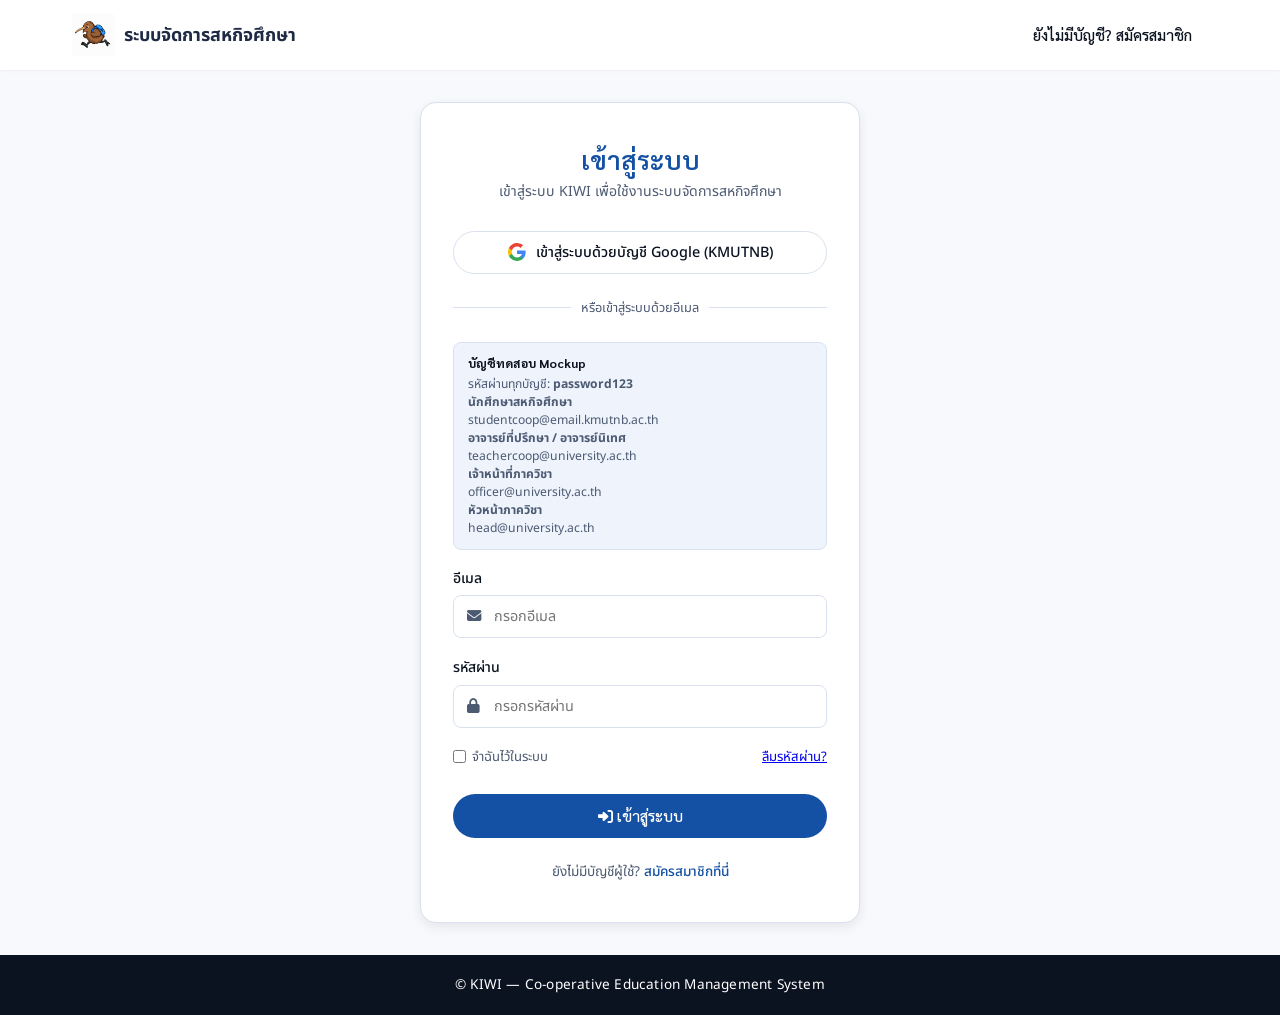
==== commit 04dc8f4b: "v4" ====
--- a/head_department.html
+++ b/head_department.html
@@ -5,6 +5,7 @@
     <meta name="viewport" content="width=device-width, initial-scale=1.0" />
     <title>แดชบอร์ดหัวหน้าภาควิชา | KIWI — ระบบจัดการสหกิจศึกษา</title>
     <link rel="stylesheet" href="style.css" />
+    <link rel="stylesheet" href="css/head_department.css" />
     <link
       href="https://fonts.googleapis.com/css2?family=Sarabun:wght@500;600;700&family=Noto+Sans+Thai:wght@400;500;600&display=swap"
       rel="stylesheet"
@@ -13,1117 +14,6 @@
       rel="stylesheet"
       href="https://cdnjs.cloudflare.com/ajax/libs/font-awesome/6.4.0/css/all.min.css"
     />
-    <style>
-      /* ==========================================
-       ส่วนเสริมเฉพาะหน้าอาจารย์นิเทศ — สอดคล้องกับ
-       ธีมสีและ component เดิมใน style.css
-       ========================================== */
-
-      .avatar-sm {
-        width: 30px;
-        height: 30px;
-        border-radius: 50%;
-        background: var(--primary-light);
-        color: var(--primary-color);
-        display: inline-flex;
-        align-items: center;
-        justify-content: center;
-        font-size: 0.76rem;
-        font-weight: 700;
-        margin-right: 8px;
-        vertical-align: middle;
-      }
-      .student-cell {
-        display: flex;
-        align-items: center;
-      }
-      .sub-block-title {
-        font-family: "Sarabun", sans-serif;
-        font-size: 0.95rem;
-        font-weight: 600;
-        margin: 1.6rem 0 0.7rem;
-        display: flex;
-        align-items: center;
-        gap: 8px;
-      }
-      .sub-block-title i {
-        color: var(--primary-color);
-      }
-      .tag-blue {
-        background: #dbeafe;
-        color: #1d4ed8;
-      }
-      .tag-coop {
-        background: var(--primary-light);
-        color: var(--primary-color);
-      }
-      .request-actions {
-        display: flex;
-        flex-wrap: wrap;
-        gap: 6px;
-      }
-      #panel-profile .mockup-grid {
-        display: grid;
-        grid-template-columns: repeat(2, minmax(0, 1fr));
-        gap: 18px;
-      }
-
-      #panel-profile .mockup-field {
-        display: flex;
-        flex-direction: column;
-        gap: 7px;
-      }
-
-      #panel-profile .mockup-field.full {
-        grid-column: 1 / -1;
-      }
-
-      #panel-profile .mockup-field label {
-        font-size: 14px;
-        font-weight: 600;
-        color: #374151;
-      }
-
-      #panel-profile .mockup-field input,
-      #panel-profile .mockup-field select {
-        width: 100%;
-        min-height: 42px;
-        padding: 10px 12px;
-        border: 1px solid #d1d5db;
-        border-radius: 8px;
-        background: #fff;
-        font-family: "Noto Sans Thai", sans-serif;
-        font-size: 14px;
-        box-sizing: border-box;
-        outline: none;
-      }
-
-      #panel-profile .mockup-field input:focus,
-      #panel-profile .mockup-field select:focus {
-        border-color: var(--primary-color);
-      }
-
-      @media (max-width: 700px) {
-        #panel-profile .mockup-grid {
-          grid-template-columns: 1fr;
-        }
-
-        #panel-profile .mockup-field.full {
-          grid-column: auto;
-        }
-      }
-      /* ==========================================
-   ค้นหาข้อมูลอาจารย์
-   ========================================== */
-
-      .teacher-search-card {
-        margin: 18px 0 22px;
-        padding: 20px;
-        background: #ffffff;
-        border: 1px solid #e5e7eb;
-        border-radius: 14px;
-      }
-
-      .teacher-search-info {
-        display: flex;
-        align-items: center;
-        gap: 12px;
-        margin-bottom: 18px;
-      }
-
-      .teacher-search-icon {
-        width: 42px;
-        height: 42px;
-        border-radius: 10px;
-        background: var(--primary-light);
-        color: var(--primary-color);
-        display: flex;
-        align-items: center;
-        justify-content: center;
-        flex-shrink: 0;
-        font-size: 17px;
-      }
-
-      .teacher-search-info h3 {
-        margin: 0 0 3px;
-        font-family: "Sarabun", sans-serif;
-        font-size: 16px;
-        font-weight: 700;
-        color: #111827;
-      }
-
-      .teacher-search-info p {
-        margin: 0;
-        font-size: 13px;
-        color: #6b7280;
-      }
-
-      .teacher-search-form {
-        display: flex;
-        align-items: center;
-        gap: 10px;
-      }
-
-      .teacher-search-input-wrap {
-        flex: 1;
-        position: relative;
-      }
-
-      .teacher-search-input-wrap > i {
-        position: absolute;
-        top: 50%;
-        left: 14px;
-        transform: translateY(-50%);
-        color: #9ca3af;
-        font-size: 14px;
-        pointer-events: none;
-      }
-
-      .teacher-search-input-wrap input {
-        width: 100%;
-        height: 44px;
-        padding: 0 14px 0 42px;
-        border: 1px solid #d1d5db;
-        border-radius: 9px;
-        background: #ffffff;
-        font-family: "Noto Sans Thai", sans-serif;
-        font-size: 14px;
-        color: #111827;
-        outline: none;
-        box-sizing: border-box;
-        transition: 0.2s;
-      }
-
-      .teacher-search-input-wrap input::placeholder {
-        color: #9ca3af;
-      }
-
-      .teacher-search-input-wrap input:focus {
-        border-color: var(--primary-color);
-        box-shadow: 0 0 0 3px rgba(37, 99, 235, 0.08);
-      }
-
-      .teacher-search-button {
-        height: 44px;
-        padding: 0 20px;
-        border: none;
-        border-radius: 9px;
-        background: var(--primary-color);
-        color: #ffffff;
-        font-family: "Noto Sans Thai", sans-serif;
-        font-size: 14px;
-        font-weight: 600;
-        cursor: pointer;
-
-        display: inline-flex;
-        align-items: center;
-        justify-content: center;
-        gap: 7px;
-
-        transition: 0.2s;
-      }
-
-      .teacher-search-button:hover {
-        opacity: 0.9;
-        transform: translateY(-1px);
-      }
-
-      @media (max-width: 700px) {
-        .teacher-search-form {
-          flex-direction: column;
-          align-items: stretch;
-        }
-
-        .teacher-search-button {
-          width: 100%;
-        }
-      }
-      /* ==========================================
-   Modal แก้ไขข้อมูลอาจารย์
-   ========================================== */
-
-      .mockup-modal {
-        position: fixed;
-        inset: 0;
-        z-index: 9999;
-
-        display: none;
-        align-items: center;
-        justify-content: center;
-
-        padding: 20px;
-
-        background: rgba(15, 23, 42, 0.45);
-        backdrop-filter: blur(2px);
-      }
-
-      .mockup-modal.show {
-        display: flex;
-      }
-
-      .mockup-card {
-        width: 100%;
-        max-width: 620px;
-
-        background: #ffffff;
-        border: 1px solid #e5e7eb;
-        border-radius: 16px;
-
-        box-shadow:
-          0 20px 25px -5px rgba(0, 0, 0, 0.12),
-          0 8px 10px -6px rgba(0, 0, 0, 0.08);
-
-        overflow: hidden;
-      }
-
-      .mockup-card-header {
-        display: flex;
-        align-items: center;
-        justify-content: space-between;
-
-        padding: 18px 22px;
-
-        background: #ffffff;
-        border-bottom: 1px solid #e5e7eb;
-      }
-
-      .mockup-card-header h3 {
-        margin: 0;
-
-        display: flex;
-        align-items: center;
-        gap: 9px;
-
-        font-family: "Sarabun", sans-serif;
-        font-size: 18px;
-        font-weight: 700;
-        color: #111827;
-      }
-
-      .mockup-card-header h3 i {
-        color: var(--primary-color);
-      }
-
-      .mockup-close {
-        width: 34px;
-        height: 34px;
-
-        display: flex;
-        align-items: center;
-        justify-content: center;
-
-        border: none;
-        border-radius: 8px;
-
-        background: #f3f4f6;
-        color: #6b7280;
-
-        font-size: 22px;
-        line-height: 1;
-
-        cursor: pointer;
-        transition: 0.2s;
-      }
-
-      .mockup-close:hover {
-        background: #fee2e2;
-        color: #dc2626;
-      }
-
-      .mockup-body {
-        padding: 22px;
-      }
-
-      /* Grid ภายใน Modal */
-
-      .mockup-modal .mockup-grid {
-        display: grid;
-        grid-template-columns: repeat(2, minmax(0, 1fr));
-        gap: 18px;
-      }
-
-      .mockup-modal .mockup-field {
-        display: flex;
-        flex-direction: column;
-        gap: 7px;
-      }
-
-      .mockup-modal .mockup-field.full {
-        grid-column: 1 / -1;
-      }
-
-      /* Label */
-
-      .mockup-modal .mockup-field label {
-        font-size: 14px;
-        font-weight: 600;
-        color: #374151;
-      }
-
-      /* Input / Select */
-
-      .mockup-modal .mockup-field input,
-      .mockup-modal .mockup-field select {
-        width: 100%;
-        min-height: 42px;
-
-        padding: 10px 12px;
-
-        border: 1px solid #d1d5db;
-        border-radius: 8px;
-
-        background: #ffffff;
-        color: #111827;
-
-        font-family: "Noto Sans Thai", sans-serif;
-        font-size: 14px;
-
-        outline: none;
-        box-sizing: border-box;
-
-        transition: 0.2s;
-      }
-
-      .mockup-modal .mockup-field input:focus,
-      .mockup-modal .mockup-field select:focus {
-        border-color: var(--primary-color);
-        box-shadow: 0 0 0 3px rgba(37, 99, 235, 0.08);
-      }
-
-      /* ปุ่มด้านล่าง */
-
-      .mockup-modal .btn-mock-sm {
-        min-height: 38px;
-        padding: 8px 16px;
-      }
-
-      /* Responsive */
-
-      @media (max-width: 700px) {
-        .mockup-modal {
-          padding: 12px;
-        }
-
-        .mockup-card {
-          max-width: 100%;
-        }
-
-        .mockup-modal .mockup-grid {
-          grid-template-columns: 1fr;
-        }
-
-        .mockup-modal .mockup-field.full {
-          grid-column: auto;
-        }
-
-        .mockup-card-header {
-          padding: 16px 18px;
-        }
-
-        .mockup-body {
-          padding: 18px;
-        }
-      }
-      /* =====================================================
-   KIWI - อนุมัติคำร้องสหกิจศึกษา
-   ===================================================== */
-
-      #panel-coop-request-approval {
-        width: 100%;
-      }
-
-      /* Header */
-      #panel-coop-request-approval .panel-header {
-        margin-bottom: 22px;
-      }
-
-      #panel-coop-request-approval .panel-header h2 {
-        margin: 0 0 5px;
-        font-family: "Sarabun", sans-serif;
-        font-size: 22px;
-        font-weight: 700;
-        color: #0f172a;
-      }
-
-      #panel-coop-request-approval .panel-header p {
-        margin: 0;
-        font-size: 14px;
-        color: #64748b;
-      }
-
-      /* =====================================================
-   Table Card
-   ===================================================== */
-
-      #panel-coop-request-approval .mock-table-wrapper {
-        width: 100%;
-        overflow-x: auto;
-
-        background: #ffffff;
-        border: 1px solid #e2e8f0;
-        border-radius: 14px;
-
-        box-shadow: 0 2px 8px rgba(15, 23, 42, 0.04);
-      }
-
-      /* Table */
-      #panel-coop-request-approval .mock-table {
-        width: 100%;
-        min-width: 1050px;
-
-        border-collapse: separate;
-        border-spacing: 0;
-
-        font-size: 14px;
-        color: #1e293b;
-      }
-
-      /* =====================================================
-   Header
-   ===================================================== */
-
-      #panel-coop-request-approval .mock-table thead {
-        background: #f8fafc;
-      }
-
-      #panel-coop-request-approval .mock-table th {
-        padding: 14px 14px;
-
-        text-align: left;
-        vertical-align: middle;
-
-        font-size: 13px;
-        font-weight: 700;
-
-        color: #475569;
-
-        border-bottom: 1px solid #e2e8f0;
-
-        white-space: nowrap;
-      }
-
-      #panel-coop-request-approval .mock-table th:first-child {
-        padding-left: 18px;
-      }
-
-      #panel-coop-request-approval .mock-table th:last-child {
-        padding-right: 18px;
-      }
-
-      /* =====================================================
-   Body
-   ===================================================== */
-
-      #panel-coop-request-approval .mock-table td {
-        padding: 16px 14px;
-
-        vertical-align: middle;
-
-        border-bottom: 1px solid #e8eef5;
-
-        line-height: 1.5;
-      }
-
-      #panel-coop-request-approval .mock-table tbody tr:last-child td {
-        border-bottom: none;
-      }
-
-      #panel-coop-request-approval .mock-table tbody tr {
-        background: #ffffff;
-        transition:
-          background 0.18s ease,
-          box-shadow 0.18s ease;
-      }
-
-      #panel-coop-request-approval .mock-table tbody tr:hover {
-        background: #f8fbff;
-      }
-
-      /* =====================================================
-   Column Widths
-   ===================================================== */
-
-      #panel-coop-request-approval .mock-table th:nth-child(1),
-      #panel-coop-request-approval .mock-table td:nth-child(1) {
-        min-width: 155px;
-      }
-
-      #panel-coop-request-approval .mock-table th:nth-child(2),
-      #panel-coop-request-approval .mock-table td:nth-child(2) {
-        min-width: 105px;
-        white-space: nowrap;
-      }
-
-      #panel-coop-request-approval .mock-table th:nth-child(3),
-      #panel-coop-request-approval .mock-table td:nth-child(3) {
-        min-width: 100px;
-        text-align: center;
-      }
-
-      #panel-coop-request-approval .mock-table th:nth-child(4),
-      #panel-coop-request-approval .mock-table td:nth-child(4) {
-        min-width: 180px;
-      }
-
-      #panel-coop-request-approval .mock-table th:nth-child(5),
-      #panel-coop-request-approval .mock-table td:nth-child(5) {
-        min-width: 145px;
-      }
-
-      #panel-coop-request-approval .mock-table th:nth-child(6),
-      #panel-coop-request-approval .mock-table td:nth-child(6) {
-        min-width: 105px;
-        white-space: nowrap;
-      }
-
-      #panel-coop-request-approval .mock-table th:nth-child(7),
-      #panel-coop-request-approval .mock-table td:nth-child(7) {
-        min-width: 120px;
-        text-align: center;
-      }
-
-      #panel-coop-request-approval .mock-table th:nth-child(8),
-      #panel-coop-request-approval .mock-table td:nth-child(8) {
-        min-width: 215px;
-      }
-
-      /* =====================================================
-   Tags / Status
-   ===================================================== */
-
-      #panel-coop-request-approval .tag {
-        display: inline-flex;
-        align-items: center;
-        justify-content: center;
-
-        min-height: 28px;
-
-        padding: 5px 10px;
-
-        border-radius: 999px;
-
-        font-size: 12px;
-        font-weight: 600;
-        line-height: 1;
-
-        white-space: nowrap;
-
-        border: none;
-      }
-
-      /* ประเภทสหกิจศึกษา */
-      #panel-coop-request-approval .tag-coop {
-        background: #fff7e8;
-        color: #b76a00;
-      }
-
-      /* ยื่นคำร้องแล้ว */
-      #panel-coop-request-approval .tag-blue {
-        background: #e7f0ff;
-        color: #1659b7;
-      }
-
-      /* อนุมัติแล้ว */
-      #panel-coop-request-approval .tag-green {
-        background: #e8f7ee;
-        color: #15803d;
-      }
-
-      /* ไม่อนุมัติ */
-      #panel-coop-request-approval .tag-red {
-        background: #feecec;
-        color: #dc2626;
-      }
-
-      /* =====================================================
-   Action Buttons
-   ===================================================== */
-
-      #panel-coop-request-approval .request-actions {
-        display: grid;
-
-        grid-template-columns: repeat(2, max-content);
-
-        gap: 7px;
-
-        align-items: center;
-        justify-content: start;
-      }
-
-      /* ปุ่มทั้งหมด */
-      #panel-coop-request-approval .request-actions .btn-mock-sm {
-        min-height: 34px;
-
-        padding: 7px 11px;
-
-        display: inline-flex;
-        align-items: center;
-        justify-content: center;
-
-        gap: 6px;
-
-        border: 1px solid #1d5dbb;
-        border-radius: 8px;
-
-        background: #ffffff;
-        color: #1558b0;
-
-        font-family: "Noto Sans Thai", sans-serif;
-        font-size: 12px;
-        font-weight: 600;
-
-        white-space: nowrap;
-
-        cursor: pointer;
-
-        transition:
-          background 0.18s ease,
-          color 0.18s ease,
-          border-color 0.18s ease,
-          transform 0.18s ease,
-          box-shadow 0.18s ease;
-      }
-
-      #panel-coop-request-approval .request-actions .btn-mock-sm i {
-        font-size: 12px;
-      }
-
-      /* Hover */
-      #panel-coop-request-approval .request-actions .btn-mock-sm:hover {
-        background: #eff6ff;
-
-        transform: translateY(-1px);
-
-        box-shadow: 0 3px 7px rgba(37, 99, 235, 0.1);
-      }
-
-      /* ปุ่มอนุมัติ */
-      #panel-coop-request-approval .request-actions .btn-mock-sm.solid {
-        background: #1659b7;
-        color: #ffffff;
-        border-color: #1659b7;
-      }
-
-      #panel-coop-request-approval .request-actions .btn-mock-sm.solid:hover {
-        background: #124d9f;
-      }
-
-      /* ปุ่มไม่อนุมัติ */
-      #panel-coop-request-approval .request-actions .btn-mock-sm:last-child {
-        color: #dc2626;
-        border-color: #fecaca;
-      }
-
-      #panel-coop-request-approval
-        .request-actions
-        .btn-mock-sm:last-child:hover {
-        background: #fff1f2;
-        border-color: #fca5a5;
-      }
-
-      /* =====================================================
-   Scrollbar
-   ===================================================== */
-
-      #panel-coop-request-approval .mock-table-wrapper::-webkit-scrollbar {
-        height: 8px;
-      }
-
-      #panel-coop-request-approval
-        .mock-table-wrapper::-webkit-scrollbar-track {
-        background: #f1f5f9;
-        border-radius: 999px;
-      }
-
-      #panel-coop-request-approval
-        .mock-table-wrapper::-webkit-scrollbar-thumb {
-        background: #cbd5e1;
-        border-radius: 999px;
-      }
-
-      #panel-coop-request-approval
-        .mock-table-wrapper::-webkit-scrollbar-thumb:hover {
-        background: #94a3b8;
-      }
-
-      /* =====================================================
-   Responsive
-   ===================================================== */
-
-      @media (max-width: 900px) {
-        #panel-coop-request-approval .mock-table {
-          min-width: 1000px;
-        }
-      }
-
-      @media (max-width: 700px) {
-        #panel-coop-request-approval .panel-header h2 {
-          font-size: 20px;
-        }
-
-        #panel-coop-request-approval .mock-table th,
-        #panel-coop-request-approval .mock-table td {
-          padding: 13px 12px;
-        }
-
-        #panel-coop-request-approval .request-actions {
-          grid-template-columns: 1fr;
-        }
-      }
-      /* =====================================================
-   KIWI - กำหนดอาจารย์ที่ปรึกษาสหกิจ
-   ===================================================== */
-
-      #panel-coop-advisor {
-        width: 100%;
-      }
-
-      /* ---------- Header ---------- */
-
-      #panel-coop-advisor .panel-header {
-        margin-bottom: 20px;
-      }
-
-      #panel-coop-advisor .panel-header h2 {
-        margin: 0 0 5px;
-        font-family: "Sarabun", sans-serif;
-        font-size: 22px;
-        font-weight: 700;
-        color: #0f172a;
-      }
-
-      #panel-coop-advisor .panel-header p {
-        margin: 0;
-        font-size: 14px;
-        color: #64748b;
-      }
-
-      /* =====================================================
-   Search Box
-   ===================================================== */
-
-      #panel-coop-advisor .student-search-box {
-        display: grid;
-        grid-template-columns: minmax(280px, 1.5fr) minmax(180px, 0.8fr) auto;
-        align-items: end;
-        gap: 14px;
-
-        margin: 18px 0 20px;
-        padding: 18px;
-
-        background: #ffffff;
-        border: 1px solid #dbe3ee;
-        border-radius: 14px;
-
-        box-shadow: 0 2px 8px rgba(15, 23, 42, 0.04);
-      }
-
-      #panel-coop-advisor .search-field {
-        min-width: 0;
-      }
-
-      #panel-coop-advisor .search-field label {
-        display: flex;
-        align-items: center;
-        gap: 7px;
-
-        margin-bottom: 8px;
-
-        font-size: 13px;
-        font-weight: 600;
-        color: #334155;
-      }
-
-      #panel-coop-advisor .search-field label i {
-        color: #1859ad;
-      }
-
-      #panel-coop-advisor .search-field input,
-      #panel-coop-advisor .search-field select {
-        width: 100%;
-        height: 44px;
-
-        padding: 0 13px;
-
-        border: 1px solid #d4dce7;
-        border-radius: 9px;
-
-        background: #ffffff;
-        color: #1e293b;
-
-        font-family: "Noto Sans Thai", sans-serif;
-        font-size: 14px;
-
-        outline: none;
-        box-sizing: border-box;
-
-        transition:
-          border-color 0.2s ease,
-          box-shadow 0.2s ease;
-      }
-
-      #panel-coop-advisor .search-field input::placeholder {
-        color: #94a3b8;
-      }
-
-      #panel-coop-advisor .search-field input:focus,
-      #panel-coop-advisor .search-field select:focus {
-        border-color: #1d5dbb;
-        box-shadow: 0 0 0 3px rgba(29, 93, 187, 0.08);
-      }
-
-      #panel-coop-advisor .student-search-btn {
-        height: 44px;
-        padding: 0 20px;
-
-        border: none;
-        border-radius: 9px;
-
-        background: #1859ad;
-        color: #ffffff;
-
-        font-weight: 600;
-        white-space: nowrap;
-
-        transition:
-          background 0.2s ease,
-          transform 0.2s ease;
-      }
-
-      #panel-coop-advisor .student-search-btn:hover {
-        background: #124b96;
-        transform: translateY(-1px);
-      }
-
-      /* =====================================================
-   Info Box
-   ===================================================== */
-
-      #panel-coop-advisor .advisor-info-box {
-        display: flex;
-        align-items: center;
-        gap: 9px;
-
-        margin: 0 0 15px;
-        padding: 11px 14px;
-
-        background: #eff6ff;
-        border: 1px solid #dbeafe;
-        border-radius: 9px;
-
-        color: #1e3a5f;
-        font-size: 13px;
-      }
-
-      #panel-coop-advisor .advisor-info-box i {
-        color: #1859ad;
-      }
-
-      /* =====================================================
-   Table
-   ===================================================== */
-
-      #panel-coop-advisor .mock-table-wrapper {
-        width: 100%;
-        overflow-x: auto;
-
-        background: #ffffff;
-        border: 1px solid #e2e8f0;
-        border-radius: 14px;
-
-        box-shadow: 0 2px 8px rgba(15, 23, 42, 0.04);
-      }
-
-      #panel-coop-advisor .advisor-table {
-        width: 100%;
-        min-width: 950px;
-
-        border-collapse: separate;
-        border-spacing: 0;
-
-        font-size: 14px;
-      }
-
-      #panel-coop-advisor .advisor-table thead {
-        background: #f8fafc;
-      }
-
-      #panel-coop-advisor .advisor-table th {
-        padding: 13px 14px;
-
-        text-align: left;
-        vertical-align: middle;
-
-        color: #475569;
-
-        font-size: 13px;
-        font-weight: 700;
-
-        white-space: nowrap;
-
-        border-bottom: 1px solid #e2e8f0;
-      }
-
-      #panel-coop-advisor .advisor-table td {
-        padding: 14px;
-
-        vertical-align: middle;
-
-        color: #1e293b;
-
-        border-bottom: 1px solid #edf1f5;
-      }
-
-      #panel-coop-advisor .advisor-table tbody tr:last-child td {
-        border-bottom: none;
-      }
-
-      #panel-coop-advisor .advisor-table tbody tr {
-        transition: background 0.18s ease;
-      }
-
-      #panel-coop-advisor .advisor-table tbody tr:hover {
-        background: #f8fbff;
-      }
-
-      /* Column widths */
-
-      #panel-coop-advisor .advisor-table th:nth-child(1),
-      #panel-coop-advisor .advisor-table td:nth-child(1) {
-        min-width: 170px;
-      }
-
-      #panel-coop-advisor .advisor-table th:nth-child(2),
-      #panel-coop-advisor .advisor-table td:nth-child(2) {
-        min-width: 110px;
-        white-space: nowrap;
-      }
-
-      #panel-coop-advisor .advisor-table th:nth-child(3),
-      #panel-coop-advisor .advisor-table td:nth-child(3) {
-        min-width: 70px;
-      }
-
-      #panel-coop-advisor .advisor-table th:nth-child(4),
-      #panel-coop-advisor .advisor-table td:nth-child(4) {
-        min-width: 190px;
-      }
-
-      #panel-coop-advisor .advisor-table th:nth-child(5),
-      #panel-coop-advisor .advisor-table td:nth-child(5) {
-        min-width: 245px;
-      }
-
-      #panel-coop-advisor .advisor-table th:nth-child(6),
-      #panel-coop-advisor .advisor-table td:nth-child(6) {
-        min-width: 150px;
-      }
-
-      /* =====================================================
-   Advisor Dropdown
-   ===================================================== */
-
-      #panel-coop-advisor .advisor-select {
-        width: 100%;
-        min-width: 230px;
-        height: 38px;
-
-        padding: 0 34px 0 11px;
-
-        border: 1px solid #cbd5e1;
-        border-radius: 8px;
-
-        background: #ffffff;
-        color: #1e293b;
-
-        font-family: "Noto Sans Thai", sans-serif;
-        font-size: 13px;
-
-        outline: none;
-        cursor: pointer;
-
-        transition:
-          border-color 0.2s ease,
-          box-shadow 0.2s ease;
-      }
-
-      #panel-coop-advisor .advisor-select:hover {
-        border-color: #94a3b8;
-      }
-
-      #panel-coop-advisor .advisor-select:focus {
-        border-color: #1859ad;
-        box-shadow: 0 0 0 3px rgba(24, 89, 173, 0.08);
-      }
-
-      /* =====================================================
-   Action Button
-   ===================================================== */
-
-      #panel-coop-advisor .advisor-table .btn-mock-sm {
-        min-height: 36px;
-
-        padding: 7px 12px;
-
-        border: 1px solid #1859ad;
-        border-radius: 8px;
-
-        background: #ffffff;
-        color: #1859ad;
-
-        font-family: "Noto Sans Thai", sans-serif;
-        font-size: 12px;
-        font-weight: 600;
-
-        white-space: nowrap;
-
-        cursor: pointer;
-
-        transition:
-          background 0.2s ease,
-          color 0.2s ease,
-          transform 0.2s ease;
-      }
-
-      #panel-coop-advisor .advisor-table .btn-mock-sm:hover {
-        background: #eff6ff;
-        transform: translateY(-1px);
-      }
-
-      #panel-coop-advisor .advisor-table .btn-mock-sm.solid {
-        background: #1859ad;
-        color: #ffffff;
-      }
-
-      #panel-coop-advisor .advisor-table .btn-mock-sm.solid:hover {
-        background: #124b96;
-      }
-
-      /* =====================================================
-   Responsive
-   ===================================================== */
-
-      @media (max-width: 850px) {
-        #panel-coop-advisor .student-search-box {
-          grid-template-columns: 1fr 1fr;
-        }
-
-        #panel-coop-advisor .student-search-btn {
-          grid-column: 1 / -1;
-          width: 100%;
-        }
-      }
-
-      @media (max-width: 600px) {
-        #panel-coop-advisor .student-search-box {
-          grid-template-columns: 1fr;
-        }
-
-        #panel-coop-advisor .student-search-btn {
-          grid-column: auto;
-        }
-      }
-    </style>
   </head>
   <body>
     <header class="navbar">
@@ -1137,7 +27,7 @@
         <div class="nav-right">
           <span
             id="userNameDisplay"
-            style="font-weight: 600; font-size: 0.85rem"
+            class="head-inline-01"
             >ผศ.ดร.ขนิษฐา นามี — หัวหน้าภาควิชา</span
           >
 
@@ -1213,8 +103,7 @@
           </div>
 
           <div
-            class="stat-row"
-            style="grid-template-columns: repeat(auto-fit, minmax(180px, 1fr))"
+            class="stat-row head-inline-02"
           >
             <div class="stat-box">
               <b>4 คน</b
@@ -1275,14 +164,7 @@
           </div>
 
           <div
-            style="
-              max-width: 760px;
-              margin-top: 18px;
-              padding: 24px;
-              background: #ffffff;
-              border: 1px solid #e5e7eb;
-              border-radius: 16px;
-            "
+            class="head-inline-03"
           >
             <form id="profileForm" onsubmit="saveProfile(event)">
               <div class="mockup-grid">
@@ -1290,7 +172,7 @@
                   <label for="profileFullName">
                     ชื่อ-นามสกุล
 
-                    <span style="color: #dc2626"> * </span>
+                    <span class="head-inline-04"> * </span>
                   </label>
 
                   <input
@@ -1305,7 +187,7 @@
                   <label for="profileEmail">
                     Email
 
-                    <span style="color: #dc2626"> * </span>
+                    <span class="head-inline-05"> * </span>
                   </label>
 
                   <input
@@ -1342,12 +224,7 @@
               </div>
 
               <div
-                style="
-                  display: flex;
-                  justify-content: flex-end;
-                  gap: 10px;
-                  margin-top: 22px;
-                "
+                class="head-inline-06"
               >
                 <button
                   type="button"
@@ -1801,76 +678,6 @@
         </section>
 
         <!-- CSS/JS ส่วนเพิ่มสำหรับค้นหาและรับเป็นที่ปรึกษา -->
-        <style>
-          .student-search-box {
-            display: flex;
-            align-items: flex-end;
-            gap: 14px;
-            padding: 18px;
-            margin: 18px 0 22px;
-            background: var(--bg-light);
-            border: 1px solid var(--border-color);
-            border-radius: 12px;
-            flex-wrap: wrap;
-          }
-
-          .search-field {
-            flex: 1;
-            min-width: 220px;
-          }
-
-          .search-field label {
-            display: block;
-            margin-bottom: 7px;
-            font-size: 0.82rem;
-            font-weight: 600;
-            color: var(--text-dark);
-          }
-
-          .search-field label i {
-            color: var(--primary-color);
-            margin-right: 5px;
-          }
-
-          .search-field input,
-          .search-field select {
-            width: 100%;
-            padding: 10px 12px;
-            border: 1px solid var(--border-color);
-            border-radius: 8px;
-            background: #fff;
-            font-family: "Noto Sans Thai", sans-serif;
-            font-size: 0.85rem;
-            outline: none;
-            box-sizing: border-box;
-          }
-
-          .search-field input:focus,
-          .search-field select:focus {
-            border-color: var(--primary-color);
-          }
-
-          .student-search-btn {
-            height: 40px;
-            white-space: nowrap;
-          }
-
-          .table-wrapper {
-            width: 100%;
-            overflow-x: auto;
-          }
-
-          @media (max-width: 700px) {
-            .student-search-box {
-              align-items: stretch;
-              flex-direction: column;
-            }
-
-            .student-search-btn {
-              width: 100%;
-            }
-          }
-        </style>
 
         <!-- ======================================== -->
         <!-- จัดการข้อมูลอาจารย์ -->
@@ -1930,8 +737,8 @@
                   <th>ชื่อ-นามสกุล</th>
 
                   <!-- ซ่อนไว้เพื่อรักษาโครงสร้าง JavaScript เดิม -->
-                  <th style="display: none"></th>
-                  <th style="display: none"></th>
+                  <th class="head-inline-07"></th>
+                  <th class="head-inline-08"></th>
 
                   <th>อีเมล</th>
                   <th>สถานะ</th>
@@ -1950,8 +757,8 @@
                   <td>ผศ.ดร.นิติการ นาคเจือทอง</td>
 
                   <!-- ข้อมูลเดิมซ่อนไว้ ไม่แสดงในตาราง -->
-                  <td style="display: none">T001</td>
-                  <td style="display: none">IT</td>
+                  <td class="head-inline-09">T001</td>
+                  <td class="head-inline-10">IT</td>
 
                   <td>nitikan@kmutnb.ac.th</td>
 
@@ -1981,8 +788,8 @@
                   <td>ผศ.ดร.สุพาภรณ์ ซิ้มเจริญ</td>
 
                   <!-- ข้อมูลเดิมซ่อนไว้ ไม่แสดงในตาราง -->
-                  <td style="display: none">T002</td>
-                  <td style="display: none">INE</td>
+                  <td class="head-inline-11">T002</td>
+                  <td class="head-inline-12">INE</td>
 
                   <td>supaporn@kmutnb.ac.th</td>
 
@@ -2012,8 +819,8 @@
                   <td>ผศ.ดร.ขนิษฐา นามี</td>
 
                   <!-- ข้อมูลเดิมซ่อนไว้ ไม่แสดงในตาราง -->
-                  <td style="display: none">T003</td>
-                  <td style="display: none">IT</td>
+                  <td class="head-inline-13">T003</td>
+                  <td class="head-inline-14">IT</td>
 
                   <td>khanittha@kmutnb.ac.th</td>
 
@@ -2583,7 +1390,7 @@
     </div>
 
     <!-- Modal แก้ไขข้อมูลอาจารย์ -->
-    <div id="editTeacherModal" class="mockup-modal" style="display: none">
+    <div id="editTeacherModal" class="mockup-modal head-inline-15">
       <div class="mockup-card">
         <div class="mockup-card-header">
           <h3><i class="fa-solid fa-user-pen"></i> แก้ไขข้อมูลอาจารย์</h3>
@@ -2633,12 +1440,7 @@
             </div>
           </div>
           <div
-            style="
-              display: flex;
-              justify-content: flex-end;
-              gap: 10px;
-              margin-top: 22px;
-            "
+            class="head-inline-16"
           >
             <button
               type="button"
@@ -2666,445 +1468,10 @@
     </footer>
 
     <script type="module" src="main.js"></script>
-
-    <script>
-      document.addEventListener("DOMContentLoaded", () => {
-        const user = JSON.parse(localStorage.getItem("currentUser") || "null");
-
-        if (user) {
-          const greeting = document.getElementById("overviewGreeting");
-
-          if (greeting) {
-            greeting.textContent = `ยินดีต้อนรับ, ${user.name}`;
-          }
-        }
-
-        // =========================
-        // สลับเมนูด้านซ้าย
-        // =========================
-
-        document
-          .querySelectorAll(".sidebar-item[data-target]")
-          .forEach((item) => {
-            item.addEventListener("click", () => {
-              document.querySelectorAll(".sidebar-item").forEach((i) => {
-                i.classList.remove("active");
-              });
-
-              document.querySelectorAll(".content-panel").forEach((panel) => {
-                panel.classList.remove("active");
-              });
-
-              item.classList.add("active");
-
-              const targetPanel = document.getElementById(item.dataset.target);
-
-              if (targetPanel) {
-                targetPanel.classList.add("active");
-              }
-            });
-          });
-      });
-    </script>
-
-    <script>
-      // ========================================
-      // ค้นหาข้อมูลนักศึกษาสหกิจ
-      // ========================================
-
-      function filterHeadStudents() {
-        const keyword =
-          document
-            .getElementById("studentSearchInput")
-            ?.value.trim()
-            .toLowerCase() || "";
-
-        const major =
-          document.getElementById("studentMajorFilter")?.value || "";
-
-        const rows = document.querySelectorAll(
-          "#headCoopStudentTable tbody tr",
-        );
-
-        rows.forEach((row) => {
-          const name = (row.dataset.name || "").toLowerCase();
-          const studentId = (row.dataset.studentId || "").toLowerCase();
-          const company = (row.dataset.company || "").toLowerCase();
-          const rowMajor = row.dataset.major || "";
-
-          const matchKeyword =
-            !keyword ||
-            name.includes(keyword) ||
-            studentId.includes(keyword) ||
-            company.includes(keyword);
-
-          const matchMajor = !major || rowMajor === major;
-
-          row.style.display = matchKeyword && matchMajor ? "" : "none";
-        });
-      }
-
-      // ========================================
-      // ดูรายละเอียดนักศึกษา
-      // ========================================
-
-      function viewHeadStudent(button) {
-        const row = button.closest("tr");
-
-        if (!row) return;
-
-        const cells = row.querySelectorAll("td");
-
-        const name = row.dataset.name || "-";
-
-        const studentId = row.dataset.studentId || "-";
-
-        const major = row.dataset.major || "-";
-
-        const company = row.dataset.company || "-";
-
-        const position = cells[4]?.textContent.trim() || "-";
-
-        const duration = cells[5]?.textContent.trim() || "-";
-
-        const teacher = cells[6]?.textContent.trim() || "-";
-
-        alert(
-          `ข้อมูลนักศึกษา\n\n` +
-            `ชื่อ-นามสกุล: ${name}\n` +
-            `รหัสนักศึกษา: ${studentId}\n` +
-            `สาขา: ${major}\n` +
-            `สถานประกอบการ: ${company}\n` +
-            `ตำแหน่ง: ${position}\n` +
-            `ระยะเวลาสหกิจ: ${duration}\n` +
-            `อาจารย์ที่ดูแล: ${teacher}`,
-        );
-      }
-
-      // ========================================
-      // ค้นหานักศึกษาสหกิจ
-      // สำหรับกำหนดอาจารย์ที่ปรึกษา
-      // ========================================
-
-      function filterCoopAdvisorStudents() {
-        const keyword =
-          document
-            .getElementById("coopAdvisorSearch")
-            ?.value.trim()
-            .toLowerCase() || "";
-
-        const major = document.getElementById("coopAdvisorMajor")?.value || "";
-
-        const rows = document.querySelectorAll("#coopAdvisorTable tbody tr");
-
-        rows.forEach((row) => {
-          const name = (row.dataset.name || "").toLowerCase();
-
-          const studentId = (row.dataset.studentId || "").toLowerCase();
-
-          const rowMajor = row.dataset.major || "";
-
-          const matchKeyword =
-            !keyword || name.includes(keyword) || studentId.includes(keyword);
-
-          const matchMajor = !major || rowMajor === major;
-
-          row.style.display = matchKeyword && matchMajor ? "" : "none";
-        });
-      }
-
-      // ========================================
-      // กำหนดอาจารย์ที่ปรึกษานักศึกษาสหกิจ
-      // ========================================
-
-      function assignCoopAdvisor(button) {
-        const row = button.closest("tr");
-
-        if (!row) return;
-
-        const studentName = row.dataset.name || "นักศึกษา";
-
-        const select = row.querySelector(".advisor-select");
-
-        const advisor = select?.value || "";
-
-        if (!advisor) {
-          alert("กรุณาเลือกอาจารย์ที่ปรึกษาโครงการ");
-          return;
-        }
-
-        const confirmed = confirm(
-          `ยืนยันการกำหนดอาจารย์ที่ปรึกษาหรือไม่?\n\n` +
-            `นักศึกษา: ${studentName}\n` +
-            `อาจารย์ที่ปรึกษา: ${advisor}`,
-        );
-
-        if (!confirmed) return;
-
-        button.textContent = "แก้ไขอาจารย์ที่ปรึกษา";
-
-        button.classList.remove("solid");
-
-        alert(
-          `กำหนดอาจารย์ที่ปรึกษาเรียบร้อยแล้ว\n\n` +
-            `นักศึกษา: ${studentName}\n` +
-            `อาจารย์ที่ปรึกษา: ${advisor}`,
-        );
-      }
-
-      function openCoopRequestApproval() {
-        document
-          .querySelector('[data-target="panel-coop-request-approval"]')
-          ?.click();
-      }
-
-      function viewCoopRequest(button) {
-        const row = button.closest("tr");
-        if (!row) return;
-
-        const status = row.children[6]?.textContent.trim() || "-";
-        alert(
-          `รายละเอียดคำร้องสหกิจศึกษา\n\n` +
-            `ชื่อ-นามสกุล: ${row.dataset.name || "-"}\n` +
-            `รหัสนักศึกษา: ${row.dataset.studentId || "-"}\n` +
-            `ประเภท: สหกิจศึกษา\n` +
-            `สถานประกอบการ: ${row.dataset.company || "-"}\n` +
-            `จังหวัด: ${row.dataset.province || "-"}\n` +
-            `ตำแหน่ง: ${row.dataset.position || "-"}\n` +
-            `วันที่ยื่น: ${row.dataset.submittedDate || "-"}\n` +
-            `ระยะเวลาสหกิจศึกษา: ${row.dataset.duration || "-"}\n` +
-            `สถานะ: ${status}`,
-        );
-      }
-
-      function printCoopRequest(button) {
-        if (!button.closest("tr")) return;
-        window.print();
-      }
-
-      function approveCoopRequest(button) {
-        const row = button.closest("tr");
-        if (!row) return;
-
-        const studentName = row.dataset.name || "นักศึกษา";
-        if (
-          !confirm(
-            `ยืนยันการอนุมัติคำร้องสหกิจศึกษาของ\n${studentName} หรือไม่?`,
-          )
-        )
-          return;
-
-        row.children[6].innerHTML =
-          '<span class="tag tag-green">อนุมัติแล้ว</span>';
-      }
-
-      function rejectCoopRequest(button) {
-        const row = button.closest("tr");
-        if (!row) return;
-
-        const studentName = row.dataset.name || "นักศึกษา";
-        if (
-          !confirm(
-            `ยืนยันการไม่อนุมัติคำร้องสหกิจศึกษาของ\n${studentName} หรือไม่?`,
-          )
-        )
-          return;
-
-        row.children[6].innerHTML =
-          '<span class="tag tag-red">ไม่อนุมัติ</span>';
-      }
-    </script>
-
-    <script>
-      function searchTeachers() {
-        const input = document.getElementById("teacherSearchInput");
-        const keyword = (input?.value || "").trim().toLowerCase();
-        const rows = document.querySelectorAll("#teacherTable tbody tr");
-
-        rows.forEach((row) => {
-          const name = (row.dataset.name || "").toLowerCase();
-          const email = (row.dataset.email || "").toLowerCase();
-          const major = (row.dataset.major || "").toLowerCase();
-          const teacherId = (row.dataset.id || "").toLowerCase();
-          const match =
-            !keyword ||
-            name.includes(keyword) ||
-            email.includes(keyword) ||
-            major.includes(keyword) ||
-            teacherId.includes(keyword);
-          row.style.display = match ? "" : "none";
-        });
-      }
-
-      let currentTeacherRow = null;
-
-      function openEditTeacher(button) {
-        currentTeacherRow = button.closest("tr");
-        if (!currentTeacherRow) return;
-
-        document.getElementById("editTeacherName").value =
-          currentTeacherRow.dataset.name || "";
-        document.getElementById("editTeacherEmail").value =
-          currentTeacherRow.dataset.email || "";
-        document.getElementById("editTeacherMajor").value =
-          currentTeacherRow.dataset.major || "";
-        document.getElementById("editTeacherPassword").value = "";
-
-        const modal = document.getElementById("editTeacherModal");
-        if (modal) {
-          modal.style.display = "flex";
-          modal.classList.add("show");
-        }
-      }
-
-      function closeEditTeacher() {
-        const modal = document.getElementById("editTeacherModal");
-        if (modal) {
-          modal.style.display = "none";
-          modal.classList.remove("show");
-        }
-        currentTeacherRow = null;
-      }
-
-      function saveTeacherEdit() {
-        if (!currentTeacherRow) return;
-
-        const name = document.getElementById("editTeacherName").value.trim();
-        const email = document.getElementById("editTeacherEmail").value.trim();
-        const major = document.getElementById("editTeacherMajor").value;
-        const password = document.getElementById("editTeacherPassword").value;
-
-        if (!name) return alert("กรุณากรอกชื่อ-นามสกุล");
-        if (!email) return alert("กรุณากรอกอีเมล");
-        if (!major) return alert("กรุณาเลือกสาขาวิชา");
-
-        currentTeacherRow.dataset.name = name;
-        currentTeacherRow.dataset.email = email;
-        currentTeacherRow.dataset.major = major;
-        currentTeacherRow.children[0].textContent = name;
-        currentTeacherRow.children[2].textContent = major;
-        currentTeacherRow.children[3].textContent = email;
-
-        alert(
-          password
-            ? "แก้ไขข้อมูลอาจารย์และรหัสผ่านเรียบร้อยแล้ว"
-            : "แก้ไขข้อมูลอาจารย์เรียบร้อยแล้ว",
-        );
-        closeEditTeacher();
-      }
-
-      document
-        .getElementById("teacherSearchInput")
-        ?.addEventListener("input", searchTeachers);
-    </script>
-
-    <script>
-      // ================= จัดการข้อมูลส่วนตัว =================
-      document.addEventListener("DOMContentLoaded", function () {
-        loadProfileData();
-      });
-
-      function loadProfileData() {
-        const user = JSON.parse(localStorage.getItem("currentUser") || "{}");
-
-        const nameInput = document.getElementById("profileFullName");
-        const emailInput = document.getElementById("profileEmail");
-        const passwordInput = document.getElementById("profilePassword");
-        const confirmPasswordInput = document.getElementById(
-          "profileConfirmPassword",
-        );
-
-        if (nameInput) {
-          nameInput.value =
-            user.name ||
-            document.getElementById("userNameDisplay")?.textContent.trim() ||
-            "";
-        }
-
-        if (emailInput) {
-          emailInput.value = user.email || "";
-        }
-
-        if (passwordInput) {
-          passwordInput.value = "";
-        }
-
-        if (confirmPasswordInput) {
-          confirmPasswordInput.value = "";
-        }
-      }
-
-      function saveProfile(event) {
-        event.preventDefault();
-
-        const fullName =
-          document.getElementById("profileFullName")?.value.trim() || "";
-
-        const email =
-          document.getElementById("profileEmail")?.value.trim() || "";
-
-        const password =
-          document.getElementById("profilePassword")?.value || "";
-
-        const confirmPassword =
-          document.getElementById("profileConfirmPassword")?.value || "";
-
-        if (!fullName) {
-          alert("กรุณากรอกชื่อ-นามสกุล");
-          return;
-        }
-
-        if (!email) {
-          alert("กรุณากรอก Email");
-          return;
-        }
-
-        if (password && password.length < 6) {
-          alert("รหัสผ่านต้องมีอย่างน้อย 6 ตัวอักษร");
-          return;
-        }
-
-        if (password !== confirmPassword) {
-          alert("รหัสผ่านใหม่และยืนยันรหัสผ่านไม่ตรงกัน");
-          return;
-        }
-
-        const currentUser = JSON.parse(
-          localStorage.getItem("currentUser") || "{}",
-        );
-
-        const updatedUser = {
-          ...currentUser,
-          name: fullName,
-          email: email,
-        };
-
-        localStorage.setItem("currentUser", JSON.stringify(updatedUser));
-
-        const userNameDisplay = document.getElementById("userNameDisplay");
-
-        if (userNameDisplay) {
-          userNameDisplay.textContent = fullName;
-        }
-
-        const overviewGreeting = document.getElementById("overviewGreeting");
-
-        if (overviewGreeting) {
-          overviewGreeting.textContent = `ยินดีต้อนรับ, ${fullName}`;
-        }
-
-        document.getElementById("profilePassword").value = "";
-        document.getElementById("profileConfirmPassword").value = "";
-
-        if (password) {
-          alert(
-            "บันทึกข้อมูลส่วนตัวเรียบร้อยแล้ว\n" +
-              "รหัสผ่านใหม่จะบันทึกจริงเมื่อเชื่อมต่อ Backend",
-          );
-        } else {
-          alert("บันทึกข้อมูลส่วนตัวเรียบร้อยแล้ว");
-        }
-      }
-    </script>
+    <script src="js/head_department.js"></script>
+
+
+
+
   </body>
 </html>
--- a/css/head_department.css
+++ b/css/head_department.css
@@ -0,0 +1,1257 @@
+      /* ==========================================
+       ส่วนเสริมเฉพาะหน้าอาจารย์นิเทศ — สอดคล้องกับ
+       ธีมสีและ component เดิมใน style.css
+       ========================================== */
+
+      .avatar-sm {
+        width: 30px;
+        height: 30px;
+        border-radius: 50%;
+        background: var(--primary-light);
+        color: var(--primary-color);
+        display: inline-flex;
+        align-items: center;
+        justify-content: center;
+        font-size: 0.76rem;
+        font-weight: 700;
+        margin-right: 8px;
+        vertical-align: middle;
+      }
+      .student-cell {
+        display: flex;
+        align-items: center;
+      }
+      .sub-block-title {
+        font-family: "Sarabun", sans-serif;
+        font-size: 0.95rem;
+        font-weight: 600;
+        margin: 1.6rem 0 0.7rem;
+        display: flex;
+        align-items: center;
+        gap: 8px;
+      }
+      .sub-block-title i {
+        color: var(--primary-color);
+      }
+      .tag-blue {
+        background: #dbeafe;
+        color: #1d4ed8;
+      }
+      .tag-coop {
+        background: var(--primary-light);
+        color: var(--primary-color);
+      }
+      .request-actions {
+        display: flex;
+        flex-wrap: wrap;
+        gap: 6px;
+      }
+      #panel-profile .mockup-grid {
+        display: grid;
+        grid-template-columns: repeat(2, minmax(0, 1fr));
+        gap: 18px;
+      }
+
+      #panel-profile .mockup-field {
+        display: flex;
+        flex-direction: column;
+        gap: 7px;
+      }
+
+      #panel-profile .mockup-field.full {
+        grid-column: 1 / -1;
+      }
+
+      #panel-profile .mockup-field label {
+        font-size: 14px;
+        font-weight: 600;
+        color: #374151;
+      }
+
+      #panel-profile .mockup-field input,
+      #panel-profile .mockup-field select {
+        width: 100%;
+        min-height: 42px;
+        padding: 10px 12px;
+        border: 1px solid #d1d5db;
+        border-radius: 8px;
+        background: #fff;
+        font-family: "Noto Sans Thai", sans-serif;
+        font-size: 14px;
+        box-sizing: border-box;
+        outline: none;
+      }
+
+      #panel-profile .mockup-field input:focus,
+      #panel-profile .mockup-field select:focus {
+        border-color: var(--primary-color);
+      }
+
+      @media (max-width: 700px) {
+        #panel-profile .mockup-grid {
+          grid-template-columns: 1fr;
+        }
+
+        #panel-profile .mockup-field.full {
+          grid-column: auto;
+        }
+      }
+      /* ==========================================
+   ค้นหาข้อมูลอาจารย์
+   ========================================== */
+
+      .teacher-search-card {
+        margin: 18px 0 22px;
+        padding: 20px;
+        background: #ffffff;
+        border: 1px solid #e5e7eb;
+        border-radius: 14px;
+      }
+
+      .teacher-search-info {
+        display: flex;
+        align-items: center;
+        gap: 12px;
+        margin-bottom: 18px;
+      }
+
+      .teacher-search-icon {
+        width: 42px;
+        height: 42px;
+        border-radius: 10px;
+        background: var(--primary-light);
+        color: var(--primary-color);
+        display: flex;
+        align-items: center;
+        justify-content: center;
+        flex-shrink: 0;
+        font-size: 17px;
+      }
+
+      .teacher-search-info h3 {
+        margin: 0 0 3px;
+        font-family: "Sarabun", sans-serif;
+        font-size: 16px;
+        font-weight: 700;
+        color: #111827;
+      }
+
+      .teacher-search-info p {
+        margin: 0;
+        font-size: 13px;
+        color: #6b7280;
+      }
+
+      .teacher-search-form {
+        display: flex;
+        align-items: center;
+        gap: 10px;
+      }
+
+      .teacher-search-input-wrap {
+        flex: 1;
+        position: relative;
+      }
+
+      .teacher-search-input-wrap > i {
+        position: absolute;
+        top: 50%;
+        left: 14px;
+        transform: translateY(-50%);
+        color: #9ca3af;
+        font-size: 14px;
+        pointer-events: none;
+      }
+
+      .teacher-search-input-wrap input {
+        width: 100%;
+        height: 44px;
+        padding: 0 14px 0 42px;
+        border: 1px solid #d1d5db;
+        border-radius: 9px;
+        background: #ffffff;
+        font-family: "Noto Sans Thai", sans-serif;
+        font-size: 14px;
+        color: #111827;
+        outline: none;
+        box-sizing: border-box;
+        transition: 0.2s;
+      }
+
+      .teacher-search-input-wrap input::placeholder {
+        color: #9ca3af;
+      }
+
+      .teacher-search-input-wrap input:focus {
+        border-color: var(--primary-color);
+        box-shadow: 0 0 0 3px rgba(37, 99, 235, 0.08);
+      }
+
+      .teacher-search-button {
+        height: 44px;
+        padding: 0 20px;
+        border: none;
+        border-radius: 9px;
+        background: var(--primary-color);
+        color: #ffffff;
+        font-family: "Noto Sans Thai", sans-serif;
+        font-size: 14px;
+        font-weight: 600;
+        cursor: pointer;
+
+        display: inline-flex;
+        align-items: center;
+        justify-content: center;
+        gap: 7px;
+
+        transition: 0.2s;
+      }
+
+      .teacher-search-button:hover {
+        opacity: 0.9;
+        transform: translateY(-1px);
+      }
+
+      @media (max-width: 700px) {
+        .teacher-search-form {
+          flex-direction: column;
+          align-items: stretch;
+        }
+
+        .teacher-search-button {
+          width: 100%;
+        }
+      }
+      /* ==========================================
+   Modal แก้ไขข้อมูลอาจารย์
+   ========================================== */
+
+      .mockup-modal {
+        position: fixed;
+        inset: 0;
+        z-index: 9999;
+
+        display: none;
+        align-items: center;
+        justify-content: center;
+
+        padding: 20px;
+
+        background: rgba(15, 23, 42, 0.45);
+        backdrop-filter: blur(2px);
+      }
+
+      .mockup-modal.show {
+        display: flex;
+      }
+
+      .mockup-card {
+        width: 100%;
+        max-width: 620px;
+
+        background: #ffffff;
+        border: 1px solid #e5e7eb;
+        border-radius: 16px;
+
+        box-shadow:
+          0 20px 25px -5px rgba(0, 0, 0, 0.12),
+          0 8px 10px -6px rgba(0, 0, 0, 0.08);
+
+        overflow: hidden;
+      }
+
+      .mockup-card-header {
+        display: flex;
+        align-items: center;
+        justify-content: space-between;
+
+        padding: 18px 22px;
+
+        background: #ffffff;
+        border-bottom: 1px solid #e5e7eb;
+      }
+
+      .mockup-card-header h3 {
+        margin: 0;
+
+        display: flex;
+        align-items: center;
+        gap: 9px;
+
+        font-family: "Sarabun", sans-serif;
+        font-size: 18px;
+        font-weight: 700;
+        color: #111827;
+      }
+
+      .mockup-card-header h3 i {
+        color: var(--primary-color);
+      }
+
+      .mockup-close {
+        width: 34px;
+        height: 34px;
+
+        display: flex;
+        align-items: center;
+        justify-content: center;
+
+        border: none;
+        border-radius: 8px;
+
+        background: #f3f4f6;
+        color: #6b7280;
+
+        font-size: 22px;
+        line-height: 1;
+
+        cursor: pointer;
+        transition: 0.2s;
+      }
+
+      .mockup-close:hover {
+        background: #fee2e2;
+        color: #dc2626;
+      }
+
+      .mockup-body {
+        padding: 22px;
+      }
+
+      /* Grid ภายใน Modal */
+
+      .mockup-modal .mockup-grid {
+        display: grid;
+        grid-template-columns: repeat(2, minmax(0, 1fr));
+        gap: 18px;
+      }
+
+      .mockup-modal .mockup-field {
+        display: flex;
+        flex-direction: column;
+        gap: 7px;
+      }
+
+      .mockup-modal .mockup-field.full {
+        grid-column: 1 / -1;
+      }
+
+      /* Label */
+
+      .mockup-modal .mockup-field label {
+        font-size: 14px;
+        font-weight: 600;
+        color: #374151;
+      }
+
+      /* Input / Select */
+
+      .mockup-modal .mockup-field input,
+      .mockup-modal .mockup-field select {
+        width: 100%;
+        min-height: 42px;
+
+        padding: 10px 12px;
+
+        border: 1px solid #d1d5db;
+        border-radius: 8px;
+
+        background: #ffffff;
+        color: #111827;
+
+        font-family: "Noto Sans Thai", sans-serif;
+        font-size: 14px;
+
+        outline: none;
+        box-sizing: border-box;
+
+        transition: 0.2s;
+      }
+
+      .mockup-modal .mockup-field input:focus,
+      .mockup-modal .mockup-field select:focus {
+        border-color: var(--primary-color);
+        box-shadow: 0 0 0 3px rgba(37, 99, 235, 0.08);
+      }
+
+      /* ปุ่มด้านล่าง */
+
+      .mockup-modal .btn-mock-sm {
+        min-height: 38px;
+        padding: 8px 16px;
+      }
+
+      /* Responsive */
+
+      @media (max-width: 700px) {
+        .mockup-modal {
+          padding: 12px;
+        }
+
+        .mockup-card {
+          max-width: 100%;
+        }
+
+        .mockup-modal .mockup-grid {
+          grid-template-columns: 1fr;
+        }
+
+        .mockup-modal .mockup-field.full {
+          grid-column: auto;
+        }
+
+        .mockup-card-header {
+          padding: 16px 18px;
+        }
+
+        .mockup-body {
+          padding: 18px;
+        }
+      }
+      /* =====================================================
+   KIWI - อนุมัติคำร้องสหกิจศึกษา
+   ===================================================== */
+
+      #panel-coop-request-approval {
+        width: 100%;
+      }
+
+      /* Header */
+      #panel-coop-request-approval .panel-header {
+        margin-bottom: 22px;
+      }
+
+      #panel-coop-request-approval .panel-header h2 {
+        margin: 0 0 5px;
+        font-family: "Sarabun", sans-serif;
+        font-size: 22px;
+        font-weight: 700;
+        color: #0f172a;
+      }
+
+      #panel-coop-request-approval .panel-header p {
+        margin: 0;
+        font-size: 14px;
+        color: #64748b;
+      }
+
+      /* =====================================================
+   Table Card
+   ===================================================== */
+
+      #panel-coop-request-approval .mock-table-wrapper {
+        width: 100%;
+        overflow-x: auto;
+
+        background: #ffffff;
+        border: 1px solid #e2e8f0;
+        border-radius: 14px;
+
+        box-shadow: 0 2px 8px rgba(15, 23, 42, 0.04);
+      }
+
+      /* Table */
+      #panel-coop-request-approval .mock-table {
+        width: 100%;
+        min-width: 1050px;
+
+        border-collapse: separate;
+        border-spacing: 0;
+
+        font-size: 14px;
+        color: #1e293b;
+      }
+
+      /* =====================================================
+   Header
+   ===================================================== */
+
+      #panel-coop-request-approval .mock-table thead {
+        background: #f8fafc;
+      }
+
+      #panel-coop-request-approval .mock-table th {
+        padding: 14px 14px;
+
+        text-align: left;
+        vertical-align: middle;
+
+        font-size: 13px;
+        font-weight: 700;
+
+        color: #475569;
+
+        border-bottom: 1px solid #e2e8f0;
+
+        white-space: nowrap;
+      }
+
+      #panel-coop-request-approval .mock-table th:first-child {
+        padding-left: 18px;
+      }
+
+      #panel-coop-request-approval .mock-table th:last-child {
+        padding-right: 18px;
+      }
+
+      /* =====================================================
+   Body
+   ===================================================== */
+
+      #panel-coop-request-approval .mock-table td {
+        padding: 16px 14px;
+
+        vertical-align: middle;
+
+        border-bottom: 1px solid #e8eef5;
+
+        line-height: 1.5;
+      }
+
+      #panel-coop-request-approval .mock-table tbody tr:last-child td {
+        border-bottom: none;
+      }
+
+      #panel-coop-request-approval .mock-table tbody tr {
+        background: #ffffff;
+        transition:
+          background 0.18s ease,
+          box-shadow 0.18s ease;
+      }
+
+      #panel-coop-request-approval .mock-table tbody tr:hover {
+        background: #f8fbff;
+      }
+
+      /* =====================================================
+   Column Widths
+   ===================================================== */
+
+      #panel-coop-request-approval .mock-table th:nth-child(1),
+      #panel-coop-request-approval .mock-table td:nth-child(1) {
+        min-width: 155px;
+      }
+
+      #panel-coop-request-approval .mock-table th:nth-child(2),
+      #panel-coop-request-approval .mock-table td:nth-child(2) {
+        min-width: 105px;
+        white-space: nowrap;
+      }
+
+      #panel-coop-request-approval .mock-table th:nth-child(3),
+      #panel-coop-request-approval .mock-table td:nth-child(3) {
+        min-width: 100px;
+        text-align: center;
+      }
+
+      #panel-coop-request-approval .mock-table th:nth-child(4),
+      #panel-coop-request-approval .mock-table td:nth-child(4) {
+        min-width: 180px;
+      }
+
+      #panel-coop-request-approval .mock-table th:nth-child(5),
+      #panel-coop-request-approval .mock-table td:nth-child(5) {
+        min-width: 145px;
+      }
+
+      #panel-coop-request-approval .mock-table th:nth-child(6),
+      #panel-coop-request-approval .mock-table td:nth-child(6) {
+        min-width: 105px;
+        white-space: nowrap;
+      }
+
+      #panel-coop-request-approval .mock-table th:nth-child(7),
+      #panel-coop-request-approval .mock-table td:nth-child(7) {
+        min-width: 120px;
+        text-align: center;
+      }
+
+      #panel-coop-request-approval .mock-table th:nth-child(8),
+      #panel-coop-request-approval .mock-table td:nth-child(8) {
+        min-width: 215px;
+      }
+
+      /* =====================================================
+   Tags / Status
+   ===================================================== */
+
+      #panel-coop-request-approval .tag {
+        display: inline-flex;
+        align-items: center;
+        justify-content: center;
+
+        min-height: 28px;
+
+        padding: 5px 10px;
+
+        border-radius: 999px;
+
+        font-size: 12px;
+        font-weight: 600;
+        line-height: 1;
+
+        white-space: nowrap;
+
+        border: none;
+      }
+
+      /* ประเภทสหกิจศึกษา */
+      #panel-coop-request-approval .tag-coop {
+        background: #fff7e8;
+        color: #b76a00;
+      }
+
+      /* ยื่นคำร้องแล้ว */
+      #panel-coop-request-approval .tag-blue {
+        background: #e7f0ff;
+        color: #1659b7;
+      }
+
+      /* อนุมัติแล้ว */
+      #panel-coop-request-approval .tag-green {
+        background: #e8f7ee;
+        color: #15803d;
+      }
+
+      /* ไม่อนุมัติ */
+      #panel-coop-request-approval .tag-red {
+        background: #feecec;
+        color: #dc2626;
+      }
+
+      /* =====================================================
+   Action Buttons
+   ===================================================== */
+
+      #panel-coop-request-approval .request-actions {
+        display: grid;
+
+        grid-template-columns: repeat(2, max-content);
+
+        gap: 7px;
+
+        align-items: center;
+        justify-content: start;
+      }
+
+      /* ปุ่มทั้งหมด */
+      #panel-coop-request-approval .request-actions .btn-mock-sm {
+        min-height: 34px;
+
+        padding: 7px 11px;
+
+        display: inline-flex;
+        align-items: center;
+        justify-content: center;
+
+        gap: 6px;
+
+        border: 1px solid #1d5dbb;
+        border-radius: 8px;
+
+        background: #ffffff;
+        color: #1558b0;
+
+        font-family: "Noto Sans Thai", sans-serif;
+        font-size: 12px;
+        font-weight: 600;
+
+        white-space: nowrap;
+
+        cursor: pointer;
+
+        transition:
+          background 0.18s ease,
+          color 0.18s ease,
+          border-color 0.18s ease,
+          transform 0.18s ease,
+          box-shadow 0.18s ease;
+      }
+
+      #panel-coop-request-approval .request-actions .btn-mock-sm i {
+        font-size: 12px;
+      }
+
+      /* Hover */
+      #panel-coop-request-approval .request-actions .btn-mock-sm:hover {
+        background: #eff6ff;
+
+        transform: translateY(-1px);
+
+        box-shadow: 0 3px 7px rgba(37, 99, 235, 0.1);
+      }
+
+      /* ปุ่มอนุมัติ */
+      #panel-coop-request-approval .request-actions .btn-mock-sm.solid {
+        background: #1659b7;
+        color: #ffffff;
+        border-color: #1659b7;
+      }
+
+      #panel-coop-request-approval .request-actions .btn-mock-sm.solid:hover {
+        background: #124d9f;
+      }
+
+      /* ปุ่มไม่อนุมัติ */
+      #panel-coop-request-approval .request-actions .btn-mock-sm:last-child {
+        color: #dc2626;
+        border-color: #fecaca;
+      }
+
+      #panel-coop-request-approval
+        .request-actions
+        .btn-mock-sm:last-child:hover {
+        background: #fff1f2;
+        border-color: #fca5a5;
+      }
+
+      /* =====================================================
+   Scrollbar
+   ===================================================== */
+
+      #panel-coop-request-approval .mock-table-wrapper::-webkit-scrollbar {
+        height: 8px;
+      }
+
+      #panel-coop-request-approval
+        .mock-table-wrapper::-webkit-scrollbar-track {
+        background: #f1f5f9;
+        border-radius: 999px;
+      }
+
+      #panel-coop-request-approval
+        .mock-table-wrapper::-webkit-scrollbar-thumb {
+        background: #cbd5e1;
+        border-radius: 999px;
+      }
+
+      #panel-coop-request-approval
+        .mock-table-wrapper::-webkit-scrollbar-thumb:hover {
+        background: #94a3b8;
+      }
+
+      /* =====================================================
+   Responsive
+   ===================================================== */
+
+      @media (max-width: 900px) {
+        #panel-coop-request-approval .mock-table {
+          min-width: 1000px;
+        }
+      }
+
+      @media (max-width: 700px) {
+        #panel-coop-request-approval .panel-header h2 {
+          font-size: 20px;
+        }
+
+        #panel-coop-request-approval .mock-table th,
+        #panel-coop-request-approval .mock-table td {
+          padding: 13px 12px;
+        }
+
+        #panel-coop-request-approval .request-actions {
+          grid-template-columns: 1fr;
+        }
+      }
+      /* =====================================================
+   KIWI - กำหนดอาจารย์ที่ปรึกษาสหกิจ
+   ===================================================== */
+
+      #panel-coop-advisor {
+        width: 100%;
+      }
+
+      /* ---------- Header ---------- */
+
+      #panel-coop-advisor .panel-header {
+        margin-bottom: 20px;
+      }
+
+      #panel-coop-advisor .panel-header h2 {
+        margin: 0 0 5px;
+        font-family: "Sarabun", sans-serif;
+        font-size: 22px;
+        font-weight: 700;
+        color: #0f172a;
+      }
+
+      #panel-coop-advisor .panel-header p {
+        margin: 0;
+        font-size: 14px;
+        color: #64748b;
+      }
+
+      /* =====================================================
+   Search Box
+   ===================================================== */
+
+      #panel-coop-advisor .student-search-box {
+        display: grid;
+        grid-template-columns: minmax(280px, 1.5fr) minmax(180px, 0.8fr) auto;
+        align-items: end;
+        gap: 14px;
+
+        margin: 18px 0 20px;
+        padding: 18px;
+
+        background: #ffffff;
+        border: 1px solid #dbe3ee;
+        border-radius: 14px;
+
+        box-shadow: 0 2px 8px rgba(15, 23, 42, 0.04);
+      }
+
+      #panel-coop-advisor .search-field {
+        min-width: 0;
+      }
+
+      #panel-coop-advisor .search-field label {
+        display: flex;
+        align-items: center;
+        gap: 7px;
+
+        margin-bottom: 8px;
+
+        font-size: 13px;
+        font-weight: 600;
+        color: #334155;
+      }
+
+      #panel-coop-advisor .search-field label i {
+        color: #1859ad;
+      }
+
+      #panel-coop-advisor .search-field input,
+      #panel-coop-advisor .search-field select {
+        width: 100%;
+        height: 44px;
+
+        padding: 0 13px;
+
+        border: 1px solid #d4dce7;
+        border-radius: 9px;
+
+        background: #ffffff;
+        color: #1e293b;
+
+        font-family: "Noto Sans Thai", sans-serif;
+        font-size: 14px;
+
+        outline: none;
+        box-sizing: border-box;
+
+        transition:
+          border-color 0.2s ease,
+          box-shadow 0.2s ease;
+      }
+
+      #panel-coop-advisor .search-field input::placeholder {
+        color: #94a3b8;
+      }
+
+      #panel-coop-advisor .search-field input:focus,
+      #panel-coop-advisor .search-field select:focus {
+        border-color: #1d5dbb;
+        box-shadow: 0 0 0 3px rgba(29, 93, 187, 0.08);
+      }
+
+      #panel-coop-advisor .student-search-btn {
+        height: 44px;
+        padding: 0 20px;
+
+        border: none;
+        border-radius: 9px;
+
+        background: #1859ad;
+        color: #ffffff;
+
+        font-weight: 600;
+        white-space: nowrap;
+
+        transition:
+          background 0.2s ease,
+          transform 0.2s ease;
+      }
+
+      #panel-coop-advisor .student-search-btn:hover {
+        background: #124b96;
+        transform: translateY(-1px);
+      }
+
+      /* =====================================================
+   Info Box
+   ===================================================== */
+
+      #panel-coop-advisor .advisor-info-box {
+        display: flex;
+        align-items: center;
+        gap: 9px;
+
+        margin: 0 0 15px;
+        padding: 11px 14px;
+
+        background: #eff6ff;
+        border: 1px solid #dbeafe;
+        border-radius: 9px;
+
+        color: #1e3a5f;
+        font-size: 13px;
+      }
+
+      #panel-coop-advisor .advisor-info-box i {
+        color: #1859ad;
+      }
+
+      /* =====================================================
+   Table
+   ===================================================== */
+
+      #panel-coop-advisor .mock-table-wrapper {
+        width: 100%;
+        overflow-x: auto;
+
+        background: #ffffff;
+        border: 1px solid #e2e8f0;
+        border-radius: 14px;
+
+        box-shadow: 0 2px 8px rgba(15, 23, 42, 0.04);
+      }
+
+      #panel-coop-advisor .advisor-table {
+        width: 100%;
+        min-width: 950px;
+
+        border-collapse: separate;
+        border-spacing: 0;
+
+        font-size: 14px;
+      }
+
+      #panel-coop-advisor .advisor-table thead {
+        background: #f8fafc;
+      }
+
+      #panel-coop-advisor .advisor-table th {
+        padding: 13px 14px;
+
+        text-align: left;
+        vertical-align: middle;
+
+        color: #475569;
+
+        font-size: 13px;
+        font-weight: 700;
+
+        white-space: nowrap;
+
+        border-bottom: 1px solid #e2e8f0;
+      }
+
+      #panel-coop-advisor .advisor-table td {
+        padding: 14px;
+
+        vertical-align: middle;
+
+        color: #1e293b;
+
+        border-bottom: 1px solid #edf1f5;
+      }
+
+      #panel-coop-advisor .advisor-table tbody tr:last-child td {
+        border-bottom: none;
+      }
+
+      #panel-coop-advisor .advisor-table tbody tr {
+        transition: background 0.18s ease;
+      }
+
+      #panel-coop-advisor .advisor-table tbody tr:hover {
+        background: #f8fbff;
+      }
+
+      /* Column widths */
+
+      #panel-coop-advisor .advisor-table th:nth-child(1),
+      #panel-coop-advisor .advisor-table td:nth-child(1) {
+        min-width: 170px;
+      }
+
+      #panel-coop-advisor .advisor-table th:nth-child(2),
+      #panel-coop-advisor .advisor-table td:nth-child(2) {
+        min-width: 110px;
+        white-space: nowrap;
+      }
+
+      #panel-coop-advisor .advisor-table th:nth-child(3),
+      #panel-coop-advisor .advisor-table td:nth-child(3) {
+        min-width: 70px;
+      }
+
+      #panel-coop-advisor .advisor-table th:nth-child(4),
+      #panel-coop-advisor .advisor-table td:nth-child(4) {
+        min-width: 190px;
+      }
+
+      #panel-coop-advisor .advisor-table th:nth-child(5),
+      #panel-coop-advisor .advisor-table td:nth-child(5) {
+        min-width: 245px;
+      }
+
+      #panel-coop-advisor .advisor-table th:nth-child(6),
+      #panel-coop-advisor .advisor-table td:nth-child(6) {
+        min-width: 150px;
+      }
+
+      /* =====================================================
+   Advisor Dropdown
+   ===================================================== */
+
+      #panel-coop-advisor .advisor-select {
+        width: 100%;
+        min-width: 230px;
+        height: 38px;
+
+        padding: 0 34px 0 11px;
+
+        border: 1px solid #cbd5e1;
+        border-radius: 8px;
+
+        background: #ffffff;
+        color: #1e293b;
+
+        font-family: "Noto Sans Thai", sans-serif;
+        font-size: 13px;
+
+        outline: none;
+        cursor: pointer;
+
+        transition:
+          border-color 0.2s ease,
+          box-shadow 0.2s ease;
+      }
+
+      #panel-coop-advisor .advisor-select:hover {
+        border-color: #94a3b8;
+      }
+
+      #panel-coop-advisor .advisor-select:focus {
+        border-color: #1859ad;
+        box-shadow: 0 0 0 3px rgba(24, 89, 173, 0.08);
+      }
+
+      /* =====================================================
+   Action Button
+   ===================================================== */
+
+      #panel-coop-advisor .advisor-table .btn-mock-sm {
+        min-height: 36px;
+
+        padding: 7px 12px;
+
+        border: 1px solid #1859ad;
+        border-radius: 8px;
+
+        background: #ffffff;
+        color: #1859ad;
+
+        font-family: "Noto Sans Thai", sans-serif;
+        font-size: 12px;
+        font-weight: 600;
+
+        white-space: nowrap;
+
+        cursor: pointer;
+
+        transition:
+          background 0.2s ease,
+          color 0.2s ease,
+          transform 0.2s ease;
+      }
+
+      #panel-coop-advisor .advisor-table .btn-mock-sm:hover {
+        background: #eff6ff;
+        transform: translateY(-1px);
+      }
+
+      #panel-coop-advisor .advisor-table .btn-mock-sm.solid {
+        background: #1859ad;
+        color: #ffffff;
+      }
+
+      #panel-coop-advisor .advisor-table .btn-mock-sm.solid:hover {
+        background: #124b96;
+      }
+
+      /* =====================================================
+   Responsive
+   ===================================================== */
+
+      @media (max-width: 850px) {
+        #panel-coop-advisor .student-search-box {
+          grid-template-columns: 1fr 1fr;
+        }
+
+        #panel-coop-advisor .student-search-btn {
+          grid-column: 1 / -1;
+          width: 100%;
+        }
+      }
+
+      @media (max-width: 600px) {
+        #panel-coop-advisor .student-search-box {
+          grid-template-columns: 1fr;
+        }
+
+        #panel-coop-advisor .student-search-btn {
+          grid-column: auto;
+        }
+      }
+
+          .student-search-box {
+            display: flex;
+            align-items: flex-end;
+            gap: 14px;
+            padding: 18px;
+            margin: 18px 0 22px;
+            background: var(--bg-light);
+            border: 1px solid var(--border-color);
+            border-radius: 12px;
+            flex-wrap: wrap;
+          }
+
+          .search-field {
+            flex: 1;
+            min-width: 220px;
+          }
+
+          .search-field label {
+            display: block;
+            margin-bottom: 7px;
+            font-size: 0.82rem;
+            font-weight: 600;
+            color: var(--text-dark);
+          }
+
+          .search-field label i {
+            color: var(--primary-color);
+            margin-right: 5px;
+          }
+
+          .search-field input,
+          .search-field select {
+            width: 100%;
+            padding: 10px 12px;
+            border: 1px solid var(--border-color);
+            border-radius: 8px;
+            background: #fff;
+            font-family: "Noto Sans Thai", sans-serif;
+            font-size: 0.85rem;
+            outline: none;
+            box-sizing: border-box;
+          }
+
+          .search-field input:focus,
+          .search-field select:focus {
+            border-color: var(--primary-color);
+          }
+
+          .student-search-btn {
+            height: 40px;
+            white-space: nowrap;
+          }
+
+          .table-wrapper {
+            width: 100%;
+            overflow-x: auto;
+          }
+
+          @media (max-width: 700px) {
+            .student-search-box {
+              align-items: stretch;
+              flex-direction: column;
+            }
+
+            .student-search-btn {
+              width: 100%;
+            }
+          }
+
+/* ==========================================
+   Inline styles moved from head_department.html
+   ========================================== */
+
+.head-inline-01 {
+  font-weight: 600; font-size: 0.85rem
+}
+
+.head-inline-02 {
+  grid-template-columns: repeat(auto-fit, minmax(180px, 1fr))
+}
+
+.head-inline-03 {
+  max-width: 760px;
+  margin-top: 18px;
+  padding: 24px;
+  background: #ffffff;
+  border: 1px solid #e5e7eb;
+  border-radius: 16px;
+}
+
+.head-inline-04 {
+  color: #dc2626
+}
+
+.head-inline-05 {
+  color: #dc2626
+}
+
+.head-inline-06 {
+  display: flex;
+  justify-content: flex-end;
+  gap: 10px;
+  margin-top: 22px;
+}
+
+.head-inline-07 {
+  display: none
+}
+
+.head-inline-08 {
+  display: none
+}
+
+.head-inline-09 {
+  display: none
+}
+
+.head-inline-10 {
+  display: none
+}
+
+.head-inline-11 {
+  display: none
+}
+
+.head-inline-12 {
+  display: none
+}
+
+.head-inline-13 {
+  display: none
+}
+
+.head-inline-14 {
+  display: none
+}
+
+.head-inline-15 {
+  display: none
+}
+
+.head-inline-16 {
+  display: flex;
+  justify-content: flex-end;
+  gap: 10px;
+  margin-top: 22px;
+}
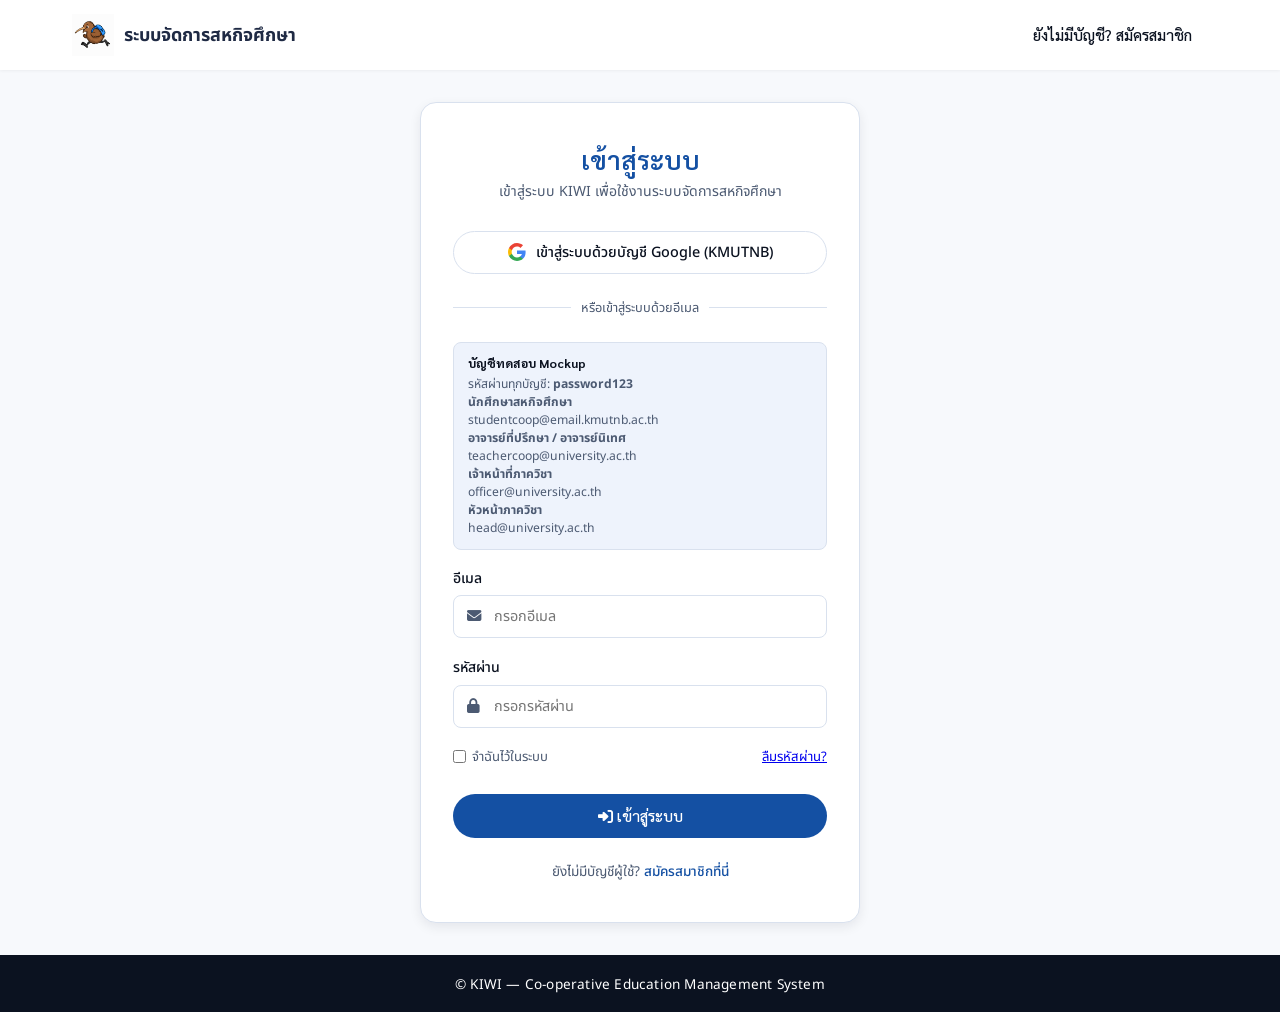
==== commit ea83550c: "edit2" ====
--- a/head_department.html
+++ b/head_department.html
@@ -1,1477 +1,320 @@
 <!doctype html>
 <html lang="th">
-  <head>
-    <meta charset="UTF-8" />
-    <meta name="viewport" content="width=device-width, initial-scale=1.0" />
-    <title>แดชบอร์ดหัวหน้าภาควิชา | KIWI — ระบบจัดการสหกิจศึกษา</title>
-    <link rel="stylesheet" href="style.css" />
-    <link rel="stylesheet" href="css/head_department.css" />
-    <link
-      href="https://fonts.googleapis.com/css2?family=Sarabun:wght@500;600;700&family=Noto+Sans+Thai:wght@400;500;600&display=swap"
-      rel="stylesheet"
-    />
-    <link
-      rel="stylesheet"
-      href="https://cdnjs.cloudflare.com/ajax/libs/font-awesome/6.4.0/css/all.min.css"
-    />
-  </head>
-  <body>
-    <header class="navbar">
-      <div class="nav-container">
-        <a href="index.html" class="brand">
-          <img src="images/logo_kiwi.png" alt="KIWI" class="brand-mark" />
-
-          <span> KIWI<br />ระบบจัดการสหกิจศึกษา </span>
-        </a>
-
-        <div class="nav-right">
-          <span
-            id="userNameDisplay"
-            class="head-inline-01"
-            >ผศ.ดร.ขนิษฐา นามี — หัวหน้าภาควิชา</span
-          >
-
-          <button class="btn-login" onclick="logout()">ออกจากระบบ</button>
-        </div>
+<head>
+  <meta charset="UTF-8" />
+  <meta name="viewport" content="width=device-width, initial-scale=1.0" />
+  <title>แดชบอร์ดหัวหน้าภาควิชา | KIWI</title>
+  <link rel="stylesheet" href="style.css" />
+  <link rel="stylesheet" href="css/head_department.css" />
+  <link href="https://fonts.googleapis.com/css2?family=Sarabun:wght@500;600;700&family=Noto+Sans+Thai:wght@400;500;600;700&display=swap" rel="stylesheet" />
+  <link rel="stylesheet" href="https://cdnjs.cloudflare.com/ajax/libs/font-awesome/6.4.0/css/all.min.css" />
+</head>
+<body>
+  <header class="hd-navbar">
+    <div class="hd-navbar-inner">
+      <a href="index.html" class="hd-brand">
+        <img src="images/logo_kiwi.png" alt="KIWI" class="hd-brand-logo" />
+        <div><strong>KIWI</strong><span>ระบบจัดการสหกิจศึกษา</span></div>
+      </a>
+      <div class="hd-nav-user">
+        <div class="hd-user-meta">
+          <span>หัวหน้าภาควิชา</span>
+          <strong id="headerUserName">ผศ.ดร.ขนิษฐา นามี</strong>
+        </div>
+        <button type="button" class="hd-btn hd-btn-outline" onclick="logoutHeadDepartment()">
+          <i class="fa-solid fa-right-from-bracket"></i> ออกจากระบบ
+        </button>
       </div>
-    </header>
-
-    <div class="dashboard-layout">
-      <!-- ======================================== -->
-      <!-- เมนูด้านซ้าย -->
-      <!-- ======================================== -->
-
-      <aside class="dashboard-sidebar">
-        <!-- ภาพรวม -->
-
-        <a class="sidebar-item active" data-target="panel-overview">
-          <i class="fa-solid fa-gauge"></i>
-
-          ภาพรวม
-        </a>
-
-        <!-- จัดการข้อมูลส่วนตัว -->
-
-        <a class="sidebar-item" data-target="panel-profile">
-          <i class="fa-solid fa-user-pen"></i>
-
-          จัดการข้อมูลส่วนตัว
-        </a>
-
-        <!-- จัดการข้อมูลอาจารย์ -->
-
-        <a class="sidebar-item" data-target="panel-teachers">
-          <i class="fa-solid fa-chalkboard-user"></i>
-
-          จัดการข้อมูลอาจารย์
-        </a>
-
-        <!-- ค้นหาข้อมูลนักศึกษา -->
-
-        <a class="sidebar-item" data-target="panel-students">
-          <i class="fa-solid fa-user-graduate"></i>
-
-          ค้นหาข้อมูลนักศึกษา
-        </a>
-
-        <a class="sidebar-item" data-target="panel-coop-request-approval">
-          <i class="fa-solid fa-file-circle-check"></i>
-
-          อนุมัติคำร้องสหกิจศึกษา
-        </a>
-
-        <!-- กำหนดอาจารย์ที่ปรึกษานักศึกษาสหกิจ -->
-
-        <a class="sidebar-item" data-target="panel-coop-advisor">
-          <i class="fa-solid fa-user-tie"></i>
-
-          กำหนดอาจารย์ที่ปรึกษาสหกิจ
-        </a>
-      </aside>
-      <!-- เนื้อหาแต่ละเมนู -->
-      <div class="dashboard-content">
-        <!-- ================= ภาพรวม ================= -->
-        <!-- ========================= -->
-        <!-- ภาพรวม -->
-        <!-- ========================= -->
-
-        <section class="content-panel active" id="panel-overview">
-          <div class="dashboard-banner">
-            <b id="overviewGreeting"> ยินดีต้อนรับ, ผศ.ดร.ขนิษฐา นามี </b>
-
-            <span> ภาพรวมระบบจัดการสหกิจศึกษา </span>
+    </div>
+  </header>
+
+  <div class="hd-app-shell">
+    <aside class="hd-sidebar">
+      <div class="hd-sidebar-heading">เมนูหัวหน้าภาควิชา</div>
+
+      <button class="hd-sidebar-item active" data-panel="panel-overview" type="button">
+        <i class="fa-solid fa-chart-pie"></i><span>ภาพรวม</span>
+      </button>
+
+      <button class="hd-sidebar-item" data-panel="panel-coop" type="button">
+        <i class="fa-solid fa-user-graduate"></i><span>นักศึกษาสหกิจ</span>
+        <span class="hd-sidebar-badge" id="sidebarPendingBadge">0</span>
+      </button>
+
+      <button class="hd-sidebar-item" data-panel="panel-teachers" type="button">
+        <i class="fa-solid fa-chalkboard-user"></i><span>อาจารย์ในภาควิชา</span>
+      </button>
+
+      <button class="hd-sidebar-item" data-panel="panel-profile" type="button">
+        <i class="fa-solid fa-user-gear"></i><span>ข้อมูลส่วนตัว</span>
+      </button>
+
+      <div class="hd-sidebar-help">
+        <i class="fa-solid fa-circle-info"></i>
+        <div>
+          <strong>ขอบเขตหัวหน้าภาควิชา</strong>
+          <span>ค้นหา • อนุมัติคำร้อง • กำหนดที่ปรึกษา • จัดการอาจารย์</span>
+        </div>
+      </div>
+    </aside>
+
+    <main class="hd-main">
+      <section class="hd-panel active" id="panel-overview">
+        <div class="hd-page-heading">
+          <p class="hd-eyebrow">HEAD OF DEPARTMENT</p>
+          <h1 id="overviewGreeting">ยินดีต้อนรับ, ผศ.ดร.ขนิษฐา นามี</h1>
+          <p>ภาพรวมงานที่เกี่ยวข้องกับนักศึกษาสหกิจศึกษาและอาจารย์ภายในภาควิชา</p>
+        </div>
+
+        <div class="hd-stat-grid">
+          <article class="hd-stat-card">
+            <div class="hd-stat-icon"><i class="fa-solid fa-user-graduate"></i></div>
+            <div><span>นักศึกษาสหกิจทั้งหมด</span><strong id="statStudentTotal">0</strong><small>คน</small></div>
+          </article>
+          <article class="hd-stat-card warning">
+            <div class="hd-stat-icon"><i class="fa-solid fa-file-circle-question"></i></div>
+            <div><span>คำร้องรอพิจารณา</span><strong id="statPendingRequests">0</strong><small>รายการ</small></div>
+          </article>
+          <article class="hd-stat-card success">
+            <div class="hd-stat-icon"><i class="fa-solid fa-circle-check"></i></div>
+            <div><span>คำร้องอนุมัติแล้ว</span><strong id="statApprovedRequests">0</strong><small>รายการ</small></div>
+          </article>
+          <article class="hd-stat-card danger">
+            <div class="hd-stat-icon"><i class="fa-solid fa-user-clock"></i></div>
+            <div><span>ยังไม่มีอาจารย์ที่ปรึกษา</span><strong id="statNoAdvisor">0</strong><small>คน</small></div>
+          </article>
+          <article class="hd-stat-card">
+            <div class="hd-stat-icon"><i class="fa-solid fa-chalkboard-user"></i></div>
+            <div><span>อาจารย์ในภาควิชา</span><strong id="statTeacherTotal">0</strong><small>คน</small></div>
+          </article>
+        </div>
+
+        <div class="hd-grid-2">
+          <article class="hd-card">
+            <div class="hd-card-header"><div><h2>งานที่ต้องดำเนินการ</h2><p>รายการที่ควรตรวจสอบก่อน</p></div></div>
+            <div class="hd-task-list">
+              <button type="button" class="hd-task-item" onclick="goToCoopTab('requests')">
+                <div class="hd-task-icon warning"><i class="fa-solid fa-file-signature"></i></div>
+                <div><strong>คำร้องสหกิจรอพิจารณา</strong><span id="taskPendingText">0 รายการ</span></div>
+                <i class="fa-solid fa-chevron-right"></i>
+              </button>
+              <button type="button" class="hd-task-item" onclick="goToCoopTab('advisors')">
+                <div class="hd-task-icon danger"><i class="fa-solid fa-user-tie"></i></div>
+                <div><strong>นักศึกษายังไม่มีอาจารย์ที่ปรึกษา</strong><span id="taskAdvisorText">0 คน</span></div>
+                <i class="fa-solid fa-chevron-right"></i>
+              </button>
+            </div>
+          </article>
+
+          <article class="hd-card">
+            <div class="hd-card-header"><div><h2>ลำดับการทำงาน</h2><p>Workflow ของหัวหน้าภาควิชา</p></div></div>
+            <div class="hd-workflow">
+              <div class="hd-workflow-step"><span>1</span><div><strong>ตรวจสอบนักศึกษาสหกิจ</strong><small>ค้นหาและตรวจสอบข้อมูลนักศึกษา</small></div></div>
+              <div class="hd-workflow-line"></div>
+              <div class="hd-workflow-step"><span>2</span><div><strong>พิจารณาคำร้อง</strong><small>อนุมัติหรือไม่อนุมัติคำร้อง</small></div></div>
+              <div class="hd-workflow-line"></div>
+              <div class="hd-workflow-step"><span>3</span><div><strong>กำหนดอาจารย์ที่ปรึกษา</strong><small>เฉพาะคำร้องที่อนุมัติแล้ว</small></div></div>
+            </div>
+          </article>
+        </div>
+      </section>
+
+      <section class="hd-panel" id="panel-coop">
+        <div class="hd-page-heading">
+          <p class="hd-eyebrow">CO-OPERATIVE STUDENTS</p>
+          <h1>นักศึกษาสหกิจ</h1>
+          <p>ค้นหาข้อมูล พิจารณาคำร้อง และกำหนดอาจารย์ที่ปรึกษาในหน้าเดียว</p>
+        </div>
+
+        <div class="hd-tabs">
+          <button type="button" class="hd-tab active" data-coop-tab="students"><i class="fa-solid fa-address-card"></i>ข้อมูลนักศึกษา</button>
+          <button type="button" class="hd-tab" data-coop-tab="requests"><i class="fa-solid fa-file-circle-check"></i>คำร้องสหกิจศึกษา <span class="hd-tab-count" id="requestTabCount">0</span></button>
+          <button type="button" class="hd-tab" data-coop-tab="advisors"><i class="fa-solid fa-user-tie"></i>อาจารย์ที่ปรึกษา</button>
+        </div>
+
+        <div class="hd-tab-panel active" data-coop-tab-panel="students">
+          <article class="hd-card">
+            <div class="hd-card-header"><div><h2>ข้อมูลนักศึกษาสหกิจ</h2><p>ค้นหาจากชื่อ รหัสนักศึกษา หรือสถานประกอบการ</p></div></div>
+            <div class="hd-filter-grid three">
+              <div class="hd-field"><label for="studentSearch">ค้นหานักศึกษา</label><div class="hd-input-icon"><i class="fa-solid fa-magnifying-glass"></i><input id="studentSearch" type="text" placeholder="ชื่อ / รหัส / สถานประกอบการ" /></div></div>
+              <div class="hd-field"><label for="studentMajor">สาขา</label><select id="studentMajor"><option value="">ทุกสาขา</option><option value="IT">IT</option><option value="INE">INE</option></select></div>
+              <div class="hd-field"><label for="studentRequestStatus">สถานะคำร้อง</label><select id="studentRequestStatus"><option value="">ทุกสถานะ</option><option value="pending">รอพิจารณา</option><option value="approved">อนุมัติแล้ว</option><option value="rejected">ไม่อนุมัติ</option></select></div>
+            </div>
+            <div class="hd-table-wrap no-horizontal-scroll">
+              <table class="hd-table hd-student-table">
+                <thead><tr><th>นักศึกษา</th><th>สาขา</th><th>สถานประกอบการ / ตำแหน่ง</th><th>สถานะคำร้อง</th><th>อาจารย์ที่ปรึกษา</th><th>ดำเนินการ</th></tr></thead>
+                <tbody id="studentTableBody"></tbody>
+              </table>
+            </div>
+            <div class="hd-empty" id="studentEmptyState"><i class="fa-solid fa-magnifying-glass"></i><strong>ไม่พบข้อมูลนักศึกษา</strong><span>ลองเปลี่ยนคำค้นหาหรือตัวกรอง</span></div>
+          </article>
+        </div>
+
+        <div class="hd-tab-panel" data-coop-tab-panel="requests">
+          <article class="hd-card">
+            <div class="hd-card-header request-header">
+              <div><h2>คำร้องสหกิจศึกษา</h2><p>อนุมัติหรือไม่อนุมัติคำร้องของนักศึกษา</p></div>
+              <button type="button" class="hd-btn hd-btn-primary" id="bulkApproveButton" onclick="approveSelectedRequests()" disabled><i class="fa-solid fa-check-double"></i>อนุมัติรายการที่เลือก <span id="bulkApproveCount">0</span></button>
+            </div>
+
+            <div class="hd-request-summary">
+              <button type="button" class="hd-request-chip active" data-request-filter=""><span>ทั้งหมด</span><strong id="requestCountAll">0</strong></button>
+              <button type="button" class="hd-request-chip warning" data-request-filter="pending"><span>รอพิจารณา</span><strong id="requestCountPending">0</strong></button>
+              <button type="button" class="hd-request-chip success" data-request-filter="approved"><span>อนุมัติแล้ว</span><strong id="requestCountApproved">0</strong></button>
+              <button type="button" class="hd-request-chip danger" data-request-filter="rejected"><span>ไม่อนุมัติ</span><strong id="requestCountRejected">0</strong></button>
+            </div>
+
+            <div class="hd-filter-grid two">
+              <div class="hd-field"><label for="requestSearch">ค้นหาคำร้อง</label><div class="hd-input-icon"><i class="fa-solid fa-magnifying-glass"></i><input id="requestSearch" type="text" placeholder="ชื่อ / รหัส / สถานประกอบการ" /></div></div>
+              <div class="hd-field"><label for="requestMajor">สาขา</label><select id="requestMajor"><option value="">ทุกสาขา</option><option value="IT">IT</option><option value="INE">INE</option></select></div>
+            </div>
+
+            <div class="hd-table-wrap no-horizontal-scroll">
+              <table class="hd-table hd-request-table">
+                <thead><tr><th class="hd-check-col"><input type="checkbox" id="selectAllRequests" aria-label="เลือกคำร้องทั้งหมด" /></th><th>นักศึกษา</th><th>สถานประกอบการ / ตำแหน่ง</th><th>วันที่ยื่น</th><th>สถานะ</th><th>ดำเนินการ</th></tr></thead>
+                <tbody id="requestTableBody"></tbody>
+              </table>
+            </div>
+            <div class="hd-empty" id="requestEmptyState"><i class="fa-solid fa-file-circle-question"></i><strong>ไม่พบคำร้อง</strong><span>ไม่มีรายการที่ตรงกับตัวกรองปัจจุบัน</span></div>
+          </article>
+        </div>
+
+        <div class="hd-tab-panel" data-coop-tab-panel="advisors">
+          <article class="hd-card">
+            <div class="hd-card-header"><div><h2>กำหนดอาจารย์ที่ปรึกษา</h2><p>แสดงเฉพาะนักศึกษาที่คำร้องได้รับการอนุมัติแล้ว</p></div></div>
+            <div class="hd-info-banner"><i class="fa-solid fa-circle-info"></i><span>เลือกอาจารย์ที่ปรึกษาแล้วกดบันทึก สามารถแก้ไขได้ภายหลัง</span></div>
+            <div class="hd-filter-grid three">
+              <div class="hd-field"><label for="advisorSearch">ค้นหานักศึกษา</label><div class="hd-input-icon"><i class="fa-solid fa-magnifying-glass"></i><input id="advisorSearch" type="text" placeholder="ชื่อ / รหัสนักศึกษา" /></div></div>
+              <div class="hd-field"><label for="advisorMajor">สาขา</label><select id="advisorMajor"><option value="">ทุกสาขา</option><option value="IT">IT</option><option value="INE">INE</option></select></div>
+              <div class="hd-field"><label for="advisorStatus">สถานะที่ปรึกษา</label><select id="advisorStatus"><option value="">ทั้งหมด</option><option value="assigned">กำหนดแล้ว</option><option value="unassigned">ยังไม่ได้กำหนด</option></select></div>
+            </div>
+            <div class="hd-table-wrap no-horizontal-scroll">
+              <table class="hd-table hd-advisor-table">
+                <thead><tr><th>นักศึกษา</th><th>สาขา</th><th>สถานประกอบการ</th><th>อาจารย์ที่ปรึกษา</th><th>ดำเนินการ</th></tr></thead>
+                <tbody id="advisorTableBody"></tbody>
+              </table>
+            </div>
+            <div class="hd-empty" id="advisorEmptyState"><i class="fa-solid fa-user-tie"></i><strong>ไม่พบนักศึกษา</strong><span>ไม่มีนักศึกษาที่ตรงกับตัวกรองปัจจุบัน</span></div>
+          </article>
+        </div>
+      </section>
+
+      <section class="hd-panel" id="panel-teachers">
+        <div class="hd-page-heading with-action">
+          <div><p class="hd-eyebrow">DEPARTMENT TEACHERS</p><h1>อาจารย์ในภาควิชา</h1><p>ค้นหา ตรวจสอบ และจัดการข้อมูลอาจารย์ภายในภาควิชา</p></div>
+          <button type="button" class="hd-btn hd-btn-primary" onclick="openTeacherModal()"><i class="fa-solid fa-user-plus"></i>เพิ่มอาจารย์</button>
+        </div>
+
+        <article class="hd-card">
+          <div class="hd-filter-grid three">
+            <div class="hd-field"><label for="teacherSearch">ค้นหาอาจารย์</label><div class="hd-input-icon"><i class="fa-solid fa-magnifying-glass"></i><input id="teacherSearch" type="text" placeholder="ชื่อ / อีเมล / รหัสอาจารย์" /></div></div>
+            <div class="hd-field"><label for="teacherMajor">สาขา</label><select id="teacherMajor"><option value="">ทุกสาขา</option><option value="IT">IT</option><option value="INE">INE</option></select></div>
+            <div class="hd-field"><label for="teacherStatus">สถานะ</label><select id="teacherStatus"><option value="">ทุกสถานะ</option><option value="active">ปฏิบัติงาน</option><option value="inactive">ไม่ปฏิบัติงาน</option></select></div>
           </div>
-
-          <div
-            class="stat-row head-inline-02"
-          >
-            <div class="stat-box">
-              <b>4 คน</b
-              ><span
-                ><i class="fa-solid fa-user-graduate"></i>
-                นักศึกษาสหกิจศึกษาทั้งหมด</span
-              >
-            </div>
-            <div class="stat-box">
-              <b>3 รายการ</b
-              ><span
-                ><i class="fa-solid fa-file-circle-question"></i>
-                คำร้องรอพิจารณา</span
-              >
-            </div>
-            <div class="stat-box">
-              <b>2 คน</b
-              ><span
-                ><i class="fa-solid fa-user-tie"></i>
-                กำหนดอาจารย์ที่ปรึกษาแล้ว</span
-              >
-            </div>
-            <div class="stat-box">
-              <b>2 คน</b
-              ><span
-                ><i class="fa-solid fa-user-clock"></i>
-                ยังไม่ได้กำหนดอาจารย์ที่ปรึกษา</span
-              >
-            </div>
-            <div class="stat-box">
-              <b>20 คน</b
-              ><span
-                ><i class="fa-solid fa-chalkboard-user"></i> อาจารย์ในระบบ</span
-              >
-            </div>
-            <div class="stat-box">
-              <b>4 แห่ง</b
-              ><span><i class="fa-solid fa-building"></i> สถานประกอบการ</span>
-            </div>
+          <div class="hd-table-wrap no-horizontal-scroll">
+            <table class="hd-table hd-teacher-table">
+              <thead><tr><th>อาจารย์</th><th>สาขา</th><th>อีเมล</th><th>สถานะ</th><th>ดำเนินการ</th></tr></thead>
+              <tbody id="teacherTableBody"></tbody>
+            </table>
           </div>
-        </section>
-
-        <!-- ========================= -->
-        <!-- จัดการข้อมูลส่วนตัว -->
-        <!-- ========================= -->
-
-        <section class="content-panel" id="panel-profile">
-          <div class="panel-header">
-            <h2>จัดการข้อมูลส่วนตัว</h2>
-
-            <p>แก้ไขข้อมูลส่วนตัวของหัวหน้าภาควิชา</p>
-          </div>
-
-          <div class="advisor-info-box">
-            <i class="fa-solid fa-circle-info"></i>
-
-            <span> สามารถแก้ไขชื่อ-นามสกุล Email และรหัสผ่านได้ </span>
-          </div>
-
-          <div
-            class="head-inline-03"
-          >
-            <form id="profileForm" onsubmit="saveProfile(event)">
-              <div class="mockup-grid">
-                <div class="mockup-field full">
-                  <label for="profileFullName">
-                    ชื่อ-นามสกุล
-
-                    <span class="head-inline-04"> * </span>
-                  </label>
-
-                  <input
-                    type="text"
-                    id="profileFullName"
-                    placeholder="กรอกชื่อ-นามสกุล"
-                    required
-                  />
-                </div>
-
-                <div class="mockup-field full">
-                  <label for="profileEmail">
-                    Email
-
-                    <span class="head-inline-05"> * </span>
-                  </label>
-
-                  <input
-                    type="email"
-                    id="profileEmail"
-                    placeholder="example@kmutnb.ac.th"
-                    required
-                  />
-                </div>
-
-                <div class="mockup-field">
-                  <label for="profilePassword"> รหัสผ่านใหม่ </label>
-
-                  <input
-                    type="password"
-                    id="profilePassword"
-                    placeholder="เว้นว่างหากไม่เปลี่ยนรหัสผ่าน"
-                    minlength="6"
-                  />
-                </div>
-
-                <div class="mockup-field">
-                  <label for="profileConfirmPassword">
-                    ยืนยันรหัสผ่านใหม่
-                  </label>
-
-                  <input
-                    type="password"
-                    id="profileConfirmPassword"
-                    placeholder="กรอกรหัสผ่านใหม่อีกครั้ง"
-                    minlength="6"
-                  />
-                </div>
+          <div class="hd-empty" id="teacherEmptyState"><i class="fa-solid fa-user-slash"></i><strong>ไม่พบข้อมูลอาจารย์</strong><span>ลองเปลี่ยนคำค้นหาหรือตัวกรอง</span></div>
+        </article>
+      </section>
+
+      <section class="hd-panel" id="panel-profile">
+        <div class="hd-page-heading"><p class="hd-eyebrow">MY PROFILE</p><h1>ข้อมูลส่วนตัว</h1><p>จัดการข้อมูลบัญชีของหัวหน้าภาควิชา</p></div>
+        <div class="hd-profile-layout">
+          <article class="hd-card hd-profile-summary">
+            <div class="hd-profile-avatar" id="profileAvatar">ข</div>
+            <h2 id="profileSummaryName">ผศ.ดร.ขนิษฐา นามี</h2>
+            <span class="hd-status hd-status-primary">หัวหน้าภาควิชา</span>
+            <div class="hd-profile-meta">
+              <div><span>อีเมล</span><strong id="profileSummaryEmail">khanittha@kmutnb.ac.th</strong></div>
+              <div><span>สาขา</span><strong id="profileSummaryMajor">IT</strong></div>
+            </div>
+          </article>
+
+          <article class="hd-card">
+            <div class="hd-card-header"><div><h2>แก้ไขข้อมูลส่วนตัว</h2><p>ชื่อ อีเมล และรหัสผ่าน</p></div></div>
+            <form id="profileForm">
+              <div class="hd-form-grid">
+                <div class="hd-field full"><label for="profileName">ชื่อ-นามสกุล</label><input id="profileName" type="text" required /></div>
+                <div class="hd-field full"><label for="profileEmail">อีเมล</label><input id="profileEmail" type="email" required /></div>
+                <div class="hd-field full"><label for="profileMajor">สาขา</label><input id="profileMajor" type="text" readonly /><small class="hd-field-help">สาขาแสดงเพื่ออ้างอิงและไม่อนุญาตให้แก้ไขจากหน้านี้</small></div>
+                <div class="hd-form-divider full"><span>เปลี่ยนรหัสผ่าน</span></div>
+                <div class="hd-field"><label for="profilePassword">รหัสผ่านใหม่</label><input id="profilePassword" type="password" minlength="6" placeholder="เว้นว่างหากไม่เปลี่ยน" /></div>
+                <div class="hd-field"><label for="profileConfirmPassword">ยืนยันรหัสผ่านใหม่</label><input id="profileConfirmPassword" type="password" minlength="6" placeholder="กรอกรหัสผ่านอีกครั้ง" /></div>
               </div>
-
-              <div
-                class="head-inline-06"
-              >
-                <button
-                  type="button"
-                  class="btn-mock-sm"
-                  onclick="loadProfileData()"
-                >
-                  <i class="fa-solid fa-rotate-left"></i>
-
-                  คืนค่าข้อมูล
-                </button>
-
-                <button type="submit" class="btn-mock-sm solid">
-                  <i class="fa-solid fa-floppy-disk"></i>
-
-                  บันทึกการแก้ไข
-                </button>
+              <div class="hd-form-actions">
+                <button type="button" class="hd-btn hd-btn-outline" onclick="loadProfileForm()"><i class="fa-solid fa-rotate-left"></i>คืนค่า</button>
+                <button type="submit" class="hd-btn hd-btn-primary"><i class="fa-solid fa-floppy-disk"></i>บันทึกการแก้ไข</button>
               </div>
             </form>
+          </article>
+        </div>
+      </section>
+    </main>
+  </div>
+
+  <div class="hd-modal" id="studentDetailModal" aria-hidden="true">
+    <div class="hd-modal-dialog hd-modal-lg">
+      <div class="hd-modal-header"><div><p class="hd-eyebrow">STUDENT DETAIL</p><h2>รายละเอียดนักศึกษาสหกิจ</h2></div><button type="button" class="hd-modal-close" data-close-modal><i class="fa-solid fa-xmark"></i></button></div>
+      <div class="hd-modal-body" id="studentDetailContent"></div>
+    </div>
+  </div>
+
+  <div class="hd-modal" id="requestDetailModal" aria-hidden="true">
+    <div class="hd-modal-dialog hd-modal-lg">
+      <div class="hd-modal-header"><div><p class="hd-eyebrow">CO-OP REQUEST</p><h2>รายละเอียดคำร้องสหกิจศึกษา</h2></div><button type="button" class="hd-modal-close" data-close-modal><i class="fa-solid fa-xmark"></i></button></div>
+      <div class="hd-modal-body" id="requestDetailContent"></div>
+      <div class="hd-modal-footer" id="requestDetailFooter"></div>
+    </div>
+  </div>
+
+  <div class="hd-modal" id="rejectModal" aria-hidden="true">
+    <div class="hd-modal-dialog">
+      <div class="hd-modal-header"><div><p class="hd-eyebrow danger">REJECT REQUEST</p><h2>ไม่อนุมัติคำร้อง</h2></div><button type="button" class="hd-modal-close" data-close-modal><i class="fa-solid fa-xmark"></i></button></div>
+      <div class="hd-modal-body">
+        <div class="hd-request-student-preview" id="rejectStudentPreview"></div>
+        <div class="hd-field"><label for="rejectReason">เหตุผลที่ไม่อนุมัติ <span class="required">*</span></label><textarea id="rejectReason" rows="5" placeholder="ระบุเหตุผลเพื่อให้นักศึกษาทราบว่าต้องแก้ไขอะไร"></textarea></div>
+      </div>
+      <div class="hd-modal-footer"><button type="button" class="hd-btn hd-btn-outline" data-close-modal>ยกเลิก</button><button type="button" class="hd-btn hd-btn-danger" onclick="submitRejectRequest()"><i class="fa-solid fa-circle-xmark"></i>ยืนยันไม่อนุมัติ</button></div>
+    </div>
+  </div>
+
+  <div class="hd-modal" id="teacherModal" aria-hidden="true">
+    <div class="hd-modal-dialog">
+      <div class="hd-modal-header"><div><p class="hd-eyebrow">TEACHER MANAGEMENT</p><h2 id="teacherModalTitle">เพิ่มอาจารย์</h2></div><button type="button" class="hd-modal-close" data-close-modal><i class="fa-solid fa-xmark"></i></button></div>
+      <form id="teacherForm">
+        <div class="hd-modal-body">
+          <input type="hidden" id="teacherEditId" />
+          <div class="hd-form-grid">
+            <div class="hd-field full"><label for="teacherFormName">ชื่อ-นามสกุล</label><input id="teacherFormName" type="text" required /></div>
+            <div class="hd-field full"><label for="teacherFormEmail">อีเมล</label><input id="teacherFormEmail" type="email" required /></div>
+            <div class="hd-field"><label for="teacherFormMajor">สาขา</label><select id="teacherFormMajor" required><option value="">-- เลือกสาขา --</option><option value="IT">IT</option><option value="INE">INE</option></select></div>
+            <div class="hd-field"><label for="teacherFormStatus">สถานะ</label><select id="teacherFormStatus" required><option value="active">ปฏิบัติงาน</option><option value="inactive">ไม่ปฏิบัติงาน</option></select></div>
+            <div class="hd-field full"><label for="teacherFormPassword">รหัสผ่านใหม่</label><input id="teacherFormPassword" type="password" minlength="6" placeholder="เว้นว่างหากไม่ต้องการเปลี่ยนรหัสผ่าน" /><small class="hd-field-help">Mockup: รหัสผ่านจะเชื่อมกับ Backend ภายหลัง</small></div>
           </div>
-        </section>
-
-        <!-- ======================================== -->
-        <!-- ค้นหาข้อมูลนักศึกษา -->
-        <!-- ======================================== -->
-
-        <section class="content-panel" id="panel-students">
-          <div class="panel-header">
-            <h2>ค้นหาข้อมูลนักศึกษา</h2>
-
-            <p>ค้นหาและตรวจสอบข้อมูลนักศึกษาสหกิจศึกษา</p>
-          </div>
-
-          <!-- ======================================== -->
-          <!-- ช่องค้นหา -->
-          <!-- ======================================== -->
-
-          <div class="student-search-box">
-            <div class="search-field">
-              <label>
-                <i class="fa-solid fa-magnifying-glass"></i>
-
-                ค้นหานักศึกษา
-              </label>
-
-              <input
-                type="text"
-                id="studentSearchInput"
-                placeholder="ค้นหาชื่อ รหัสนักศึกษา หรือสถานประกอบการ..."
-                oninput="filterHeadStudents()"
-              />
-            </div>
-
-            <div class="search-field">
-              <label>
-                <i class="fa-solid fa-filter"></i>
-
-                สาขา
-              </label>
-
-              <select id="studentMajorFilter" onchange="filterHeadStudents()">
-                <option value="">ทุกสาขา</option>
-
-                <option value="IT">IT</option>
-
-                <option value="INE">INE</option>
-              </select>
-            </div>
-
-            <button
-              type="button"
-              class="btn-mock-sm solid student-search-btn"
-              onclick="filterHeadStudents()"
-            >
-              <i class="fa-solid fa-search"></i>
-
-              ค้นหา
-            </button>
-          </div>
-
-          <!-- ======================================== -->
-          <!-- นักศึกษาสหกิจ -->
-          <!-- ======================================== -->
-
-          <div>
-            <div class="sub-block-title">
-              <i class="fa-solid fa-user-graduate"></i>
-
-              นักศึกษาสหกิจศึกษา
-            </div>
-
-            <div class="table-wrapper">
-              <table class="mock-table" id="headCoopStudentTable">
-                <thead>
-                  <tr>
-                    <th>นักศึกษา</th>
-
-                    <th>รหัสนักศึกษา</th>
-
-                    <th>สาขา</th>
-
-                    <th>สถานประกอบการ</th>
-
-                    <th>ตำแหน่ง</th>
-
-                    <th>ระยะเวลาสหกิจ</th>
-
-                    <th>อาจารย์ที่ปรึกษาโครงการ</th>
-
-                    <th>การดำเนินการ</th>
-                  </tr>
-                </thead>
-
-                <tbody>
-                  <!-- นางสาวพิมพ์ชนก สุขใจ -->
-                  <tr
-                    data-name="นางสาวพิมพ์ชนก สุขใจ"
-                    data-student-id="6702458196"
-                    data-major="INE"
-                    data-company="BlueWave Digital Co., Ltd."
-                  >
-                    <td>
-                      <div class="student-cell">
-                        <span class="avatar-sm">พ</span>
-                        นางสาวพิมพ์ชนก สุขใจ
-                      </div>
-                    </td>
-
-                    <td>6702458196</td>
-                    <td>INE</td>
-                    <td>BlueWave Digital Co., Ltd.</td>
-                    <td>Frontend Developer</td>
-                    <td>1 ก.ย. 2569 – 18 ธ.ค. 2569</td>
-                    <td>ผศ.ดร.นิติการ นาคเจือทอง</td>
-
-                    <td>
-                      <button
-                        type="button"
-                        class="btn-mock-sm"
-                        onclick="viewHeadStudent(this)"
-                      >
-                        <i class="fa-solid fa-eye"></i>
-                        ดูข้อมูล
-                      </button>
-                    </td>
-                  </tr>
-
-                  <!-- นายธนกฤต วัฒนศิริ -->
-                  <tr
-                    data-name="นายธนกฤต วัฒนศิริ"
-                    data-student-id="6702458198"
-                    data-major="INE"
-                    data-company="CloudNova Systems Co., Ltd."
-                  >
-                    <td>
-                      <div class="student-cell">
-                        <span class="avatar-sm">ธ</span>
-                        นายธนกฤต วัฒนศิริ
-                      </div>
-                    </td>
-
-                    <td>6702458198</td>
-                    <td>INE</td>
-                    <td>CloudNova Systems Co., Ltd.</td>
-                    <td>Cloud Engineer</td>
-                    <td>1 ก.ย. 2569 – 18 ธ.ค. 2569</td>
-                    <td>ผศ.ดร.สุปีติ กุลจันทร์</td>
-
-                    <td>
-                      <button
-                        type="button"
-                        class="btn-mock-sm"
-                        onclick="viewHeadStudent(this)"
-                      >
-                        <i class="fa-solid fa-eye"></i>
-                        ดูข้อมูล
-                      </button>
-                    </td>
-                  </tr>
-
-                  <!-- นางสาวอรุณี พงษ์สุวรรณ -->
-                  <tr
-                    data-name="นางสาวอรุณี พงษ์สุวรรณ"
-                    data-student-id="6702458202"
-                    data-major="IT"
-                    data-company="DataSphere Thailand"
-                  >
-                    <td>
-                      <div class="student-cell">
-                        <span class="avatar-sm">อ</span>
-                        นางสาวอรุณี พงษ์สุวรรณ
-                      </div>
-                    </td>
-
-                    <td>6702458202</td>
-                    <td>IT</td>
-                    <td>DataSphere Thailand</td>
-                    <td>Data Analyst</td>
-                    <td>1 ก.ย. 2569 – 18 ธ.ค. 2569</td>
-                    <td>รศ.ดร.อนิราช มิ่งขวัญ</td>
-
-                    <td>
-                      <button
-                        type="button"
-                        class="btn-mock-sm"
-                        onclick="viewHeadStudent(this)"
-                      >
-                        <i class="fa-solid fa-eye"></i>
-                        ดูข้อมูล
-                      </button>
-                    </td>
-                  </tr>
-
-                  <!-- นายกิตติพงศ์ สุวรรณชัย -->
-                  <tr
-                    data-name="นายกิตติพงศ์ สุวรรณชัย"
-                    data-student-id="6702458204"
-                    data-major="INE"
-                    data-company="NextWave Technology Co., Ltd."
-                  >
-                    <td>
-                      <div class="student-cell">
-                        <span class="avatar-sm">ก</span>
-                        นายกิตติพงศ์ สุวรรณชัย
-                      </div>
-                    </td>
-
-                    <td>6702458204</td>
-                    <td>INE</td>
-                    <td>NextWave Technology Co., Ltd.</td>
-                    <td>Network Engineer</td>
-                    <td>1 ก.ย. 2569 – 18 ธ.ค. 2569</td>
-                    <td>ผศ.ดร.วันทนี ประจวบศุภกิจ</td>
-
-                    <td>
-                      <button
-                        type="button"
-                        class="btn-mock-sm"
-                        onclick="viewHeadStudent(this)"
-                      >
-                        <i class="fa-solid fa-eye"></i>
-                        ดูข้อมูล
-                      </button>
-                    </td>
-                  </tr>
-
-                  <!-- นางสาวณิชารีย์ บุญส่ง -->
-                  <tr
-                    data-name="นางสาวณิชารีย์ บุญส่ง"
-                    data-student-id="6702458206"
-                    data-major="IT"
-                    data-company="BrightCode Solutions Co., Ltd."
-                  >
-                    <td>
-                      <div class="student-cell">
-                        <span class="avatar-sm">ณ</span>
-                        นางสาวณิชารีย์ บุญส่ง
-                      </div>
-                    </td>
-
-                    <td>6702458206</td>
-                    <td>IT</td>
-                    <td>BrightCode Solutions Co., Ltd.</td>
-                    <td>Mobile Application Developer</td>
-                    <td>1 ก.ย. 2569 – 18 ธ.ค. 2569</td>
-                    <td>ผศ.ดร.พาฝัน ดวงไพศาล</td>
-
-                    <td>
-                      <button
-                        type="button"
-                        class="btn-mock-sm"
-                        onclick="viewHeadStudent(this)"
-                      >
-                        <i class="fa-solid fa-eye"></i>
-                        ดูข้อมูล
-                      </button>
-                    </td>
-                  </tr>
-
-                  <!-- นายภูริช วัฒนกุล -->
-                  <tr
-                    data-name="นายภูริช วัฒนกุล"
-                    data-student-id="6702458208"
-                    data-major="INE"
-                    data-company="Business Intelligence Group"
-                  >
-                    <td>
-                      <div class="student-cell">
-                        <span class="avatar-sm">ภ</span>
-                        นายภูริช วัฒนกุล
-                      </div>
-                    </td>
-
-                    <td>6702458208</td>
-                    <td>INE</td>
-                    <td>Business Intelligence Group</td>
-                    <td>Business Analyst</td>
-                    <td>1 ก.ย. 2569 – 18 ธ.ค. 2569</td>
-                    <td>ผศ.ดร.อรบุษป์ วุฒิกมลชัย</td>
-
-                    <td>
-                      <button
-                        type="button"
-                        class="btn-mock-sm"
-                        onclick="viewHeadStudent(this)"
-                      >
-                        <i class="fa-solid fa-eye"></i>
-                        ดูข้อมูล
-                      </button>
-                    </td>
-                  </tr>
-
-                  <!-- นางสาวชลธิชา มณีวงศ์ -->
-                  <tr
-                    data-name="นางสาวชลธิชา มณีวงศ์"
-                    data-student-id="6702458210"
-                    data-major="IT"
-                    data-company="SecureLink Cyber Co., Ltd."
-                  >
-                    <td>
-                      <div class="student-cell">
-                        <span class="avatar-sm">ช</span>
-                        นางสาวชลธิชา มณีวงศ์
-                      </div>
-                    </td>
-
-                    <td>6702458210</td>
-                    <td>IT</td>
-                    <td>SecureLink Cyber Co., Ltd.</td>
-                    <td>Cybersecurity Analyst</td>
-                    <td>1 ก.ย. 2569 – 18 ธ.ค. 2569</td>
-                    <td>ผศ.ดร.สิวาลัย จินเจือ</td>
-
-                    <td>
-                      <button
-                        type="button"
-                        class="btn-mock-sm"
-                        onclick="viewHeadStudent(this)"
-                      >
-                        <i class="fa-solid fa-eye"></i>
-                        ดูข้อมูล
-                      </button>
-                    </td>
-                  </tr>
-
-                  <!-- นายพีรพัฒน์ จันทร์ดี -->
-                  <tr
-                    data-name="นายพีรพัฒน์ จันทร์ดี"
-                    data-student-id="6702458212"
-                    data-major="INE"
-                    data-company="Smart Factory Solutions Co., Ltd."
-                  >
-                    <td>
-                      <div class="student-cell">
-                        <span class="avatar-sm">พ</span>
-                        นายพีรพัฒน์ จันทร์ดี
-                      </div>
-                    </td>
-
-                    <td>6702458212</td>
-                    <td>INE</td>
-                    <td>Smart Factory Solutions Co., Ltd.</td>
-                    <td>IoT Developer</td>
-                    <td>1 ก.ย. 2569 – 18 ธ.ค. 2569</td>
-                    <td>ผศ.นพดล บูรณ์กุศล</td>
-
-                    <td>
-                      <button
-                        type="button"
-                        class="btn-mock-sm"
-                        onclick="viewHeadStudent(this)"
-                      >
-                        <i class="fa-solid fa-eye"></i>
-                        ดูข้อมูล
-                      </button>
-                    </td>
-                  </tr>
-
-                  <!-- นางสาวรินรดา ศรีสุข -->
-                  <tr
-                    data-name="นางสาวรินรดา ศรีสุข"
-                    data-student-id="6702458214"
-                    data-major="IT"
-                    data-company="Digital Vision Lab Co., Ltd."
-                  >
-                    <td>
-                      <div class="student-cell">
-                        <span class="avatar-sm">ร</span>
-                        นางสาวรินรดา ศรีสุข
-                      </div>
-                    </td>
-
-                    <td>6702458214</td>
-                    <td>IT</td>
-                    <td>Digital Vision Lab Co., Ltd.</td>
-                    <td>Software Developer</td>
-                    <td>1 ก.ย. 2569 – 18 ธ.ค. 2569</td>
-                    <td>
-                      <span class="tag tag-muted">ยังไม่ได้กำหนด</span>
-                    </td>
-
-                    <td>
-                      <button
-                        type="button"
-                        class="btn-mock-sm"
-                        onclick="viewHeadStudent(this)"
-                      >
-                        <i class="fa-solid fa-eye"></i>
-                        ดูข้อมูล
-                      </button>
-                    </td>
-                  </tr>
-
-                  <!-- นายณัฐพงษ์ แสงทอง -->
-                  <tr
-                    data-name="นายณัฐพงษ์ แสงทอง"
-                    data-student-id="6702458216"
-                    data-major="INE"
-                    data-company="Eastern Digital Solutions Co., Ltd."
-                  >
-                    <td>
-                      <div class="student-cell">
-                        <span class="avatar-sm">ณ</span>
-                        นายณัฐพงษ์ แสงทอง
-                      </div>
-                    </td>
-
-                    <td>6702458216</td>
-                    <td>INE</td>
-                    <td>Eastern Digital Solutions Co., Ltd.</td>
-                    <td>System Engineer</td>
-                    <td>1 ก.ย. 2569 – 18 ธ.ค. 2569</td>
-                    <td>
-                      <span class="tag tag-muted">ยังไม่ได้กำหนด</span>
-                    </td>
-
-                    <td>
-                      <button
-                        type="button"
-                        class="btn-mock-sm"
-                        onclick="viewHeadStudent(this)"
-                      >
-                        <i class="fa-solid fa-eye"></i>
-                        ดูข้อมูล
-                      </button>
-                    </td>
-                  </tr>
-                </tbody>
-              </table>
-            </div>
-          </div>
-        </section>
-
-        <!-- CSS/JS ส่วนเพิ่มสำหรับค้นหาและรับเป็นที่ปรึกษา -->
-
-        <!-- ======================================== -->
-        <!-- จัดการข้อมูลอาจารย์ -->
-        <!-- ======================================== -->
-
-        <!-- ======================================== -->
-        <!-- จัดการข้อมูลอาจารย์ -->
-        <!-- ======================================== -->
-
-        <section class="content-panel" id="panel-teachers">
-          <div class="panel-header">
-            <h2>จัดการข้อมูลอาจารย์</h2>
-            <p>ค้นหา ตรวจสอบ และแก้ไขข้อมูลอาจารย์ภายในภาควิชา</p>
-          </div>
-
-          <!-- ค้นหาอาจารย์ -->
-          <!-- ค้นหาข้อมูลอาจารย์ -->
-          <div class="teacher-search-card">
-            <div class="teacher-search-info">
-              <div class="teacher-search-icon">
-                <i class="fa-solid fa-magnifying-glass"></i>
-              </div>
-
-              <div>
-                <h3>ค้นหาข้อมูลอาจารย์</h3>
-                <p>ค้นหาจากชื่อ-นามสกุล หรืออีเมลอาจารย์</p>
-              </div>
-            </div>
-
-            <div class="teacher-search-form">
-              <div class="teacher-search-input-wrap">
-                <i class="fa-solid fa-user-tie"></i>
-
-                <input
-                  type="text"
-                  id="teacherSearchInput"
-                  placeholder="พิมพ์ชื่อหรืออีเมลอาจารย์..."
-                  oninput="searchTeachers()"
-                />
-              </div>
-
-              <button
-                type="button"
-                class="teacher-search-button"
-                onclick="searchTeachers()"
-              >
-                <i class="fa-solid fa-magnifying-glass"></i>
-                ค้นหา
-              </button>
-            </div>
-          </div>
-
-          <div class="mock-table-wrapper">
-            <table class="mock-table" id="teacherTable">
-              <thead>
-                <tr>
-                  <th>ชื่อ-นามสกุล</th>
-
-                  <!-- ซ่อนไว้เพื่อรักษาโครงสร้าง JavaScript เดิม -->
-                  <th class="head-inline-07"></th>
-                  <th class="head-inline-08"></th>
-
-                  <th>อีเมล</th>
-                  <th>สถานะ</th>
-                  <th>การดำเนินการ</th>
-                </tr>
-              </thead>
-
-              <tbody>
-                <!-- ผศ.ดร.นิติการ นาคเจือทอง -->
-                <tr
-                  data-id="T001"
-                  data-name="ผศ.ดร.นิติการ นาคเจือทอง"
-                  data-major="IT"
-                  data-email="nitikan@kmutnb.ac.th"
-                >
-                  <td>ผศ.ดร.นิติการ นาคเจือทอง</td>
-
-                  <!-- ข้อมูลเดิมซ่อนไว้ ไม่แสดงในตาราง -->
-                  <td class="head-inline-09">T001</td>
-                  <td class="head-inline-10">IT</td>
-
-                  <td>nitikan@kmutnb.ac.th</td>
-
-                  <td>
-                    <span class="tag tag-green">ปฏิบัติงาน</span>
-                  </td>
-
-                  <td>
-                    <button
-                      type="button"
-                      class="btn-mock-sm"
-                      onclick="openEditTeacher(this)"
-                    >
-                      <i class="fa-solid fa-pen"></i>
-                      แก้ไข
-                    </button>
-                  </td>
-                </tr>
-
-                <!-- ผศ.ดร.สุพาภรณ์ ซิ้มเจริญ -->
-                <tr
-                  data-id="T002"
-                  data-name="ผศ.ดร.สุพาภรณ์ ซิ้มเจริญ"
-                  data-major="INE"
-                  data-email="supaporn@kmutnb.ac.th"
-                >
-                  <td>ผศ.ดร.สุพาภรณ์ ซิ้มเจริญ</td>
-
-                  <!-- ข้อมูลเดิมซ่อนไว้ ไม่แสดงในตาราง -->
-                  <td class="head-inline-11">T002</td>
-                  <td class="head-inline-12">INE</td>
-
-                  <td>supaporn@kmutnb.ac.th</td>
-
-                  <td>
-                    <span class="tag tag-green">ปฏิบัติงาน</span>
-                  </td>
-
-                  <td>
-                    <button
-                      type="button"
-                      class="btn-mock-sm"
-                      onclick="openEditTeacher(this)"
-                    >
-                      <i class="fa-solid fa-pen"></i>
-                      แก้ไข
-                    </button>
-                  </td>
-                </tr>
-
-                <!-- หัวหน้าภาควิชา -->
-                <tr
-                  data-id="T003"
-                  data-name="ผศ.ดร.ขนิษฐา นามี"
-                  data-major="IT"
-                  data-email="khanittha@kmutnb.ac.th"
-                >
-                  <td>ผศ.ดร.ขนิษฐา นามี</td>
-
-                  <!-- ข้อมูลเดิมซ่อนไว้ ไม่แสดงในตาราง -->
-                  <td class="head-inline-13">T003</td>
-                  <td class="head-inline-14">IT</td>
-
-                  <td>khanittha@kmutnb.ac.th</td>
-
-                  <td>
-                    <span class="tag tag-green">หัวหน้าภาควิชา</span>
-                  </td>
-
-                  <td>
-                    <button
-                      type="button"
-                      class="btn-mock-sm"
-                      onclick="openEditTeacher(this)"
-                    >
-                      <i class="fa-solid fa-pen"></i>
-                      แก้ไข
-                    </button>
-                  </td>
-                </tr>
-              </tbody>
-            </table>
-          </div>
-        </section>
-
-        <!-- ======================================== -->
-        <!-- อนุมัติคำร้องสหกิจศึกษา -->
-        <!-- ======================================== -->
-
-        <section class="content-panel" id="panel-coop-request-approval">
-          <div class="panel-header">
-            <h2>อนุมัติคำร้องสหกิจศึกษา</h2>
-            <p>ตรวจสอบและพิจารณาคำร้องสหกิจศึกษาของนักศึกษา</p>
-          </div>
-
-          <div class="mock-table-wrapper">
-            <table class="mock-table" id="coopRequestApprovalTable">
-              <thead>
-                <tr>
-                  <th>ชื่อนักศึกษา</th>
-                  <th>รหัสนักศึกษา</th>
-                  <th>ประเภท</th>
-                  <th>สถานประกอบการ</th>
-                  <th>ตำแหน่ง</th>
-                  <th>วันที่ยื่น</th>
-                  <th>สถานะ</th>
-                  <th>การดำเนินการ</th>
-                </tr>
-              </thead>
-              <tbody>
-                <tr
-                  data-name="นางสาวพิมพ์ชนก สุขใจ"
-                  data-student-id="6702458196"
-                  data-company="BlueWave Digital Co., Ltd."
-                  data-province="ชลบุรี"
-                  data-position="Frontend Developer"
-                  data-submitted-date="3 ก.ย. 2569"
-                  data-duration="1 ก.ย. 2569 – 18 ธ.ค. 2569"
-                >
-                  <td>นางสาวพิมพ์ชนก สุขใจ</td>
-                  <td>6702458196</td>
-                  <td><span class="tag tag-coop">สหกิจศึกษา</span></td>
-                  <td>BlueWave Digital Co., Ltd.</td>
-                  <td>Frontend Developer</td>
-                  <td>3 ก.ย. 2569</td>
-                  <td><span class="tag tag-blue">ยื่นคำร้องแล้ว</span></td>
-                  <td>
-                    <div class="request-actions">
-                      <button
-                        type="button"
-                        class="btn-mock-sm"
-                        onclick="viewCoopRequest(this)"
-                      >
-                        <i class="fa-solid fa-eye"></i> ดูรายละเอียด
-                      </button>
-                      <button
-                        type="button"
-                        class="btn-mock-sm"
-                        onclick="printCoopRequest(this)"
-                      >
-                        <i class="fa-solid fa-file-pdf"></i> พิมพ์ PDF
-                      </button>
-                      <button
-                        type="button"
-                        class="btn-mock-sm solid"
-                        onclick="approveCoopRequest(this)"
-                      >
-                        <i class="fa-solid fa-circle-check"></i> อนุมัติ
-                      </button>
-                      <button
-                        type="button"
-                        class="btn-mock-sm"
-                        onclick="rejectCoopRequest(this)"
-                      >
-                        <i class="fa-solid fa-circle-xmark"></i> ไม่อนุมัติ
-                      </button>
-                    </div>
-                  </td>
-                </tr>
-                <tr
-                  data-name="อรุณี พงษ์สุวรรณ"
-                  data-student-id="6702458202"
-                  data-company="DataSphere Thailand"
-                  data-province="-"
-                  data-position="Data Analyst"
-                  data-submitted-date="2 ก.ย. 2569"
-                >
-                  <td>อรุณี พงษ์สุวรรณ</td>
-                  <td>6702458202</td>
-                  <td><span class="tag tag-coop">สหกิจศึกษา</span></td>
-                  <td>DataSphere Thailand</td>
-                  <td>Data Analyst</td>
-                  <td>2 ก.ย. 2569</td>
-                  <td><span class="tag tag-blue">ยื่นคำร้องแล้ว</span></td>
-                  <td>
-                    <div class="request-actions">
-                      <button
-                        type="button"
-                        class="btn-mock-sm"
-                        onclick="viewCoopRequest(this)"
-                      >
-                        <i class="fa-solid fa-eye"></i> ดูรายละเอียด
-                      </button>
-                      <button
-                        type="button"
-                        class="btn-mock-sm"
-                        onclick="printCoopRequest(this)"
-                      >
-                        <i class="fa-solid fa-file-pdf"></i> พิมพ์ PDF
-                      </button>
-                      <button
-                        type="button"
-                        class="btn-mock-sm solid"
-                        onclick="approveCoopRequest(this)"
-                      >
-                        <i class="fa-solid fa-circle-check"></i> อนุมัติ
-                      </button>
-                      <button
-                        type="button"
-                        class="btn-mock-sm"
-                        onclick="rejectCoopRequest(this)"
-                      >
-                        <i class="fa-solid fa-circle-xmark"></i> ไม่อนุมัติ
-                      </button>
-                    </div>
-                  </td>
-                </tr>
-                <tr
-                  data-name="ภูริช วัฒนกุล"
-                  data-student-id="6702458208"
-                  data-company="Business Intelligence Group"
-                  data-province="-"
-                  data-position="Business Analyst"
-                  data-submitted-date="30 ส.ค. 2569"
-                >
-                  <td>ภูริช วัฒนกุล</td>
-                  <td>6702458208</td>
-                  <td><span class="tag tag-coop">สหกิจศึกษา</span></td>
-                  <td>Business Intelligence Group</td>
-                  <td>Business Analyst</td>
-                  <td>30 ส.ค. 2569</td>
-                  <td><span class="tag tag-blue">ยื่นคำร้องแล้ว</span></td>
-                  <td>
-                    <div class="request-actions">
-                      <button
-                        type="button"
-                        class="btn-mock-sm"
-                        onclick="viewCoopRequest(this)"
-                      >
-                        <i class="fa-solid fa-eye"></i> ดูรายละเอียด
-                      </button>
-                      <button
-                        type="button"
-                        class="btn-mock-sm"
-                        onclick="printCoopRequest(this)"
-                      >
-                        <i class="fa-solid fa-file-pdf"></i> พิมพ์ PDF
-                      </button>
-                      <button
-                        type="button"
-                        class="btn-mock-sm solid"
-                        onclick="approveCoopRequest(this)"
-                      >
-                        <i class="fa-solid fa-circle-check"></i> อนุมัติ
-                      </button>
-                      <button
-                        type="button"
-                        class="btn-mock-sm"
-                        onclick="rejectCoopRequest(this)"
-                      >
-                        <i class="fa-solid fa-circle-xmark"></i> ไม่อนุมัติ
-                      </button>
-                    </div>
-                  </td>
-                </tr>
-              </tbody>
-            </table>
-          </div>
-        </section>
-
-        <!-- ======================================== -->
-        <!-- กำหนดอาจารย์ที่ปรึกษาโครงการสหกิจ -->
-        <!-- ======================================== -->
-
-        <section class="content-panel" id="panel-coop-advisor">
-          <div class="panel-header">
-            <h2>กำหนดอาจารย์ที่ปรึกษาสหกิจ</h2>
-
-            <p>ค้นหาและกำหนดอาจารย์ที่ปรึกษาโครงการให้นักศึกษาสหกิจศึกษา</p>
-          </div>
-
-          <div class="student-search-box">
-            <div class="search-field">
-              <label>
-                <i class="fa-solid fa-magnifying-glass"></i>
-
-                ค้นหานักศึกษาสหกิจ
-              </label>
-
-              <input
-                type="text"
-                id="coopAdvisorSearch"
-                placeholder="ค้นหาชื่อหรือรหัสนักศึกษา..."
-                oninput="filterCoopAdvisorStudents()"
-              />
-            </div>
-
-            <div class="search-field">
-              <label>
-                <i class="fa-solid fa-filter"></i>
-
-                สาขา
-              </label>
-
-              <select
-                id="coopAdvisorMajor"
-                onchange="filterCoopAdvisorStudents()"
-              >
-                <option value="">ทุกสาขา</option>
-
-                <option value="IT">IT</option>
-
-                <option value="INE">INE</option>
-              </select>
-            </div>
-
-            <button
-              type="button"
-              class="btn-mock-sm solid student-search-btn"
-              onclick="filterCoopAdvisorStudents()"
-            >
-              <i class="fa-solid fa-search"></i>
-
-              ค้นหา
-            </button>
-          </div>
-
-          <div class="advisor-info-box">
-            <i class="fa-solid fa-circle-info"></i>
-
-            <span>
-              เลือกอาจารย์ที่ปรึกษาโครงการ แล้วกด “กำหนดอาจารย์ที่ปรึกษา”
-            </span>
-          </div>
-
-          <div class="mock-table-wrapper">
-            <table class="mock-table advisor-table" id="coopAdvisorTable">
-              <thead>
-                <tr>
-                  <th>นักศึกษาสหกิจ</th>
-
-                  <th>รหัสนักศึกษา</th>
-
-                  <th>สาขา</th>
-
-                  <th>สถานประกอบการ</th>
-
-                  <th>อาจารย์ที่ปรึกษา</th>
-
-                  <th>การดำเนินการ</th>
-                </tr>
-              </thead>
-
-              <tbody>
-                <!-- พิมพ์ชนก -->
-                <tr
-                  data-name="นางสาวพิมพ์ชนก สุขใจ"
-                  data-student-id="6702458196"
-                  data-major="INE"
-                >
-                  <td>
-                    <div class="student-cell">
-                      <span class="avatar-sm">พ</span>
-                      นางสาวพิมพ์ชนก สุขใจ
-                    </div>
-                  </td>
-
-                  <td>6702458196</td>
-                  <td>INE</td>
-                  <td>BlueWave Digital Co., Ltd.</td>
-
-                  <td>
-                    <select class="advisor-select">
-                      <option value="">-- ยังไม่ได้กำหนด --</option>
-                      <option selected>ผศ.ดร.นิติการ นาคเจือทอง</option>
-                      <option>ผศ.พีระศักดิ์ เสรีกุล</option>
-                      <option>รศ.ดร.อนิราช มิ่งขวัญ</option>
-                      <option>ผศ.ดร.สุปีติ กุลจันทร์</option>
-                      <option>ผศ.ดร.วันทนี ประจวบศุภกิจ</option>
-                      <option>ผศ.ดร.พาฝัน ดวงไพศาล</option>
-                      <option>ผศ.ดร.อรบุษป์ วุฒิกมลชัย</option>
-                      <option>ผศ.ดร.สิวาลัย จินเจือ</option>
-                      <option>ผศ.นพเก้า ทองใบ</option>
-                    </select>
-                  </td>
-
-                  <td>
-                    <button
-                      type="button"
-                      class="btn-mock-sm"
-                      onclick="assignCoopAdvisor(this)"
-                    >
-                      <i class="fa-solid fa-pen"></i>
-                      แก้ไขอาจารย์ที่ปรึกษา
-                    </button>
-                  </td>
-                </tr>
-
-                <!-- ธนกฤต -->
-                <tr
-                  data-name="นายธนกฤต วัฒนศิริ"
-                  data-student-id="6702458198"
-                  data-major="INE"
-                >
-                  <td>
-                    <div class="student-cell">
-                      <span class="avatar-sm">ธ</span>
-                      นายธนกฤต วัฒนศิริ
-                    </div>
-                  </td>
-
-                  <td>6702458198</td>
-                  <td>INE</td>
-                  <td>CloudNova Systems Co., Ltd.</td>
-
-                  <td>
-                    <select class="advisor-select">
-                      <option value="">-- ยังไม่ได้กำหนด --</option>
-                      <option>ผศ.ดร.นิติการ นาคเจือทอง</option>
-                      <option selected>ผศ.ดร.สุปีติ กุลจันทร์</option>
-                      <option>รศ.ดร.อนิราช มิ่งขวัญ</option>
-                      <option>ผศ.ดร.วันทนี ประจวบศุภกิจ</option>
-                      <option>ผศ.ดร.พาฝัน ดวงไพศาล</option>
-                    </select>
-                  </td>
-
-                  <td>
-                    <button
-                      type="button"
-                      class="btn-mock-sm"
-                      onclick="assignCoopAdvisor(this)"
-                    >
-                      <i class="fa-solid fa-pen"></i>
-                      แก้ไขอาจารย์ที่ปรึกษา
-                    </button>
-                  </td>
-                </tr>
-
-                <!-- อรุณี -->
-                <tr
-                  data-name="อรุณี พงษ์สุวรรณ"
-                  data-student-id="6702458202"
-                  data-major="IT"
-                >
-                  <td>
-                    <div class="student-cell">
-                      <span class="avatar-sm">อ</span>
-                      อรุณี พงษ์สุวรรณ
-                    </div>
-                  </td>
-
-                  <td>6702458202</td>
-                  <td>IT</td>
-                  <td>DataSphere Thailand</td>
-
-                  <td>
-                    <select class="advisor-select">
-                      <option value="">-- ยังไม่ได้กำหนด --</option>
-                      <option>ผศ.ดร.นิติการ นาคเจือทอง</option>
-                      <option selected>รศ.ดร.อนิราช มิ่งขวัญ</option>
-                      <option>ผศ.ดร.พาฝัน ดวงไพศาล</option>
-                      <option>ผศ.ดร.อรบุษป์ วุฒิกมลชัย</option>
-                    </select>
-                  </td>
-
-                  <td>
-                    <button
-                      type="button"
-                      class="btn-mock-sm"
-                      onclick="assignCoopAdvisor(this)"
-                    >
-                      <i class="fa-solid fa-pen"></i>
-                      แก้ไขอาจารย์ที่ปรึกษา
-                    </button>
-                  </td>
-                </tr>
-
-                <!-- กิตติพงศ์ -->
-                <tr
-                  data-name="นายกิตติพงศ์ สุวรรณชัย"
-                  data-student-id="6702458204"
-                  data-major="INE"
-                >
-                  <td>
-                    <div class="student-cell">
-                      <span class="avatar-sm">ก</span>
-                      นายกิตติพงศ์ สุวรรณชัย
-                    </div>
-                  </td>
-
-                  <td>6702458204</td>
-                  <td>INE</td>
-                  <td>NextWave Technology Co., Ltd.</td>
-
-                  <td>
-                    <select class="advisor-select">
-                      <option value="">-- ยังไม่ได้กำหนด --</option>
-                      <option>ผศ.ดร.นิติการ นาคเจือทอง</option>
-                      <option>ผศ.ดร.สุปีติ กุลจันทร์</option>
-                      <option selected>ผศ.ดร.วันทนี ประจวบศุภกิจ</option>
-                      <option>ผศ.ดร.พาฝัน ดวงไพศาล</option>
-                    </select>
-                  </td>
-
-                  <td>
-                    <button
-                      type="button"
-                      class="btn-mock-sm"
-                      onclick="assignCoopAdvisor(this)"
-                    >
-                      <i class="fa-solid fa-pen"></i>
-                      แก้ไขอาจารย์ที่ปรึกษา
-                    </button>
-                  </td>
-                </tr>
-
-                <!-- ณิชารีย์ : ยังไม่ได้กำหนด -->
-                <tr
-                  data-name="นางสาวณิชารีย์ บุญส่ง"
-                  data-student-id="6702458206"
-                  data-major="IT"
-                >
-                  <td>
-                    <div class="student-cell">
-                      <span class="avatar-sm">ณ</span>
-                      นางสาวณิชารีย์ บุญส่ง
-                    </div>
-                  </td>
-
-                  <td>6702458206</td>
-                  <td>IT</td>
-                  <td>BrightCode Solutions Co., Ltd.</td>
-
-                  <td>
-                    <select class="advisor-select">
-                      <option value="" selected>-- ยังไม่ได้กำหนด --</option>
-                      <option>ผศ.ดร.นิติการ นาคเจือทอง</option>
-                      <option>รศ.ดร.อนิราช มิ่งขวัญ</option>
-                      <option>ผศ.ดร.พาฝัน ดวงไพศาล</option>
-                      <option>ผศ.ดร.อรบุษป์ วุฒิกมลชัย</option>
-                      <option>ผศ.นพเก้า ทองใบ</option>
-                    </select>
-                  </td>
-
-                  <td>
-                    <button
-                      type="button"
-                      class="btn-mock-sm solid"
-                      onclick="assignCoopAdvisor(this)"
-                    >
-                      <i class="fa-solid fa-user-plus"></i>
-                      กำหนดอาจารย์ที่ปรึกษา
-                    </button>
-                  </td>
-                </tr>
-
-                <!-- ภูริช -->
-                <tr
-                  data-name="นายภูริช วัฒนกุล"
-                  data-student-id="6702458208"
-                  data-major="INE"
-                >
-                  <td>
-                    <div class="student-cell">
-                      <span class="avatar-sm">ภ</span>
-                      นายภูริช วัฒนกุล
-                    </div>
-                  </td>
-
-                  <td>6702458208</td>
-                  <td>INE</td>
-                  <td>Business Intelligence Group</td>
-
-                  <td>
-                    <select class="advisor-select">
-                      <option value="">-- ยังไม่ได้กำหนด --</option>
-                      <option>ผศ.ดร.นิติการ นาคเจือทอง</option>
-                      <option>ผศ.ดร.วันทนี ประจวบศุภกิจ</option>
-                      <option selected>ผศ.ดร.อรบุษป์ วุฒิกมลชัย</option>
-                      <option>ผศ.ดร.พาฝัน ดวงไพศาล</option>
-                    </select>
-                  </td>
-
-                  <td>
-                    <button
-                      type="button"
-                      class="btn-mock-sm"
-                      onclick="assignCoopAdvisor(this)"
-                    >
-                      <i class="fa-solid fa-pen"></i>
-                      แก้ไขอาจารย์ที่ปรึกษา
-                    </button>
-                  </td>
-                </tr>
-
-                <!-- รินรดา : ยังไม่ได้กำหนด -->
-                <tr
-                  data-name="นางสาวรินรดา ศรีสุข"
-                  data-student-id="6702458214"
-                  data-major="IT"
-                >
-                  <td>
-                    <div class="student-cell">
-                      <span class="avatar-sm">ร</span>
-                      นางสาวรินรดา ศรีสุข
-                    </div>
-                  </td>
-
-                  <td>6702458214</td>
-                  <td>IT</td>
-                  <td>Digital Vision Lab Co., Ltd.</td>
-
-                  <td>
-                    <select class="advisor-select">
-                      <option value="" selected>-- ยังไม่ได้กำหนด --</option>
-                      <option>ผศ.ดร.นิติการ นาคเจือทอง</option>
-                      <option>ผศ.ดร.พาฝัน ดวงไพศาล</option>
-                      <option>ผศ.ดร.สิวาลัย จินเจือ</option>
-                      <option>ผศ.นพเก้า ทองใบ</option>
-                    </select>
-                  </td>
-
-                  <td>
-                    <button
-                      type="button"
-                      class="btn-mock-sm solid"
-                      onclick="assignCoopAdvisor(this)"
-                    >
-                      <i class="fa-solid fa-user-plus"></i>
-                      กำหนดอาจารย์ที่ปรึกษา
-                    </button>
-                  </td>
-                </tr>
-              </tbody>
-            </table>
-          </div>
-        </section>
-      </div>
-    </div>
-
-    <!-- Modal แก้ไขข้อมูลอาจารย์ -->
-    <div id="editTeacherModal" class="mockup-modal head-inline-15">
-      <div class="mockup-card">
-        <div class="mockup-card-header">
-          <h3><i class="fa-solid fa-user-pen"></i> แก้ไขข้อมูลอาจารย์</h3>
-          <button
-            type="button"
-            class="mockup-close"
-            onclick="closeEditTeacher()"
-          >
-            ×
-          </button>
-        </div>
-        <div class="mockup-body">
-          <div class="mockup-grid">
-            <div class="mockup-field full">
-              <label>ชื่อ-นามสกุล</label>
-              <input
-                type="text"
-                id="editTeacherName"
-                placeholder="ชื่อ-นามสกุล"
-              />
-            </div>
-            <div class="mockup-field full">
-              <label>อีเมล</label>
-              <input
-                type="email"
-                id="editTeacherEmail"
-                placeholder="example@kmutnb.ac.th"
-              />
-            </div>
-            <div class="mockup-field">
-              <label>สาขาวิชา</label>
-              <select id="editTeacherMajor">
-                <option value="">-- เลือกสาขาวิชา --</option>
-                <option value="IT">IT</option>
-                <option value="ITI">ITI</option>
-                <option value="INET">INET</option>
-                <option value="INE">INE</option>
-              </select>
-            </div>
-            <div class="mockup-field">
-              <label>รหัสผ่านใหม่</label>
-              <input
-                type="password"
-                id="editTeacherPassword"
-                placeholder="เว้นว่างหากไม่เปลี่ยนรหัสผ่าน"
-              />
-            </div>
-          </div>
-          <div
-            class="head-inline-16"
-          >
-            <button
-              type="button"
-              class="btn-mock-sm"
-              onclick="closeEditTeacher()"
-            >
-              ยกเลิก
-            </button>
-            <button
-              type="button"
-              class="btn-mock-sm solid"
-              onclick="saveTeacherEdit()"
-            >
-              <i class="fa-solid fa-floppy-disk"></i> บันทึกการแก้ไข
-            </button>
-          </div>
-        </div>
-      </div>
-    </div>
-
-    <footer class="footer">
-      <div class="footer-copyright">
-        <p>© KIWI — Co-operative Education Management System</p>
-      </div>
-    </footer>
-
-    <script type="module" src="main.js"></script>
-    <script src="js/head_department.js"></script>
-
-
-
-
-  </body>
+        </div>
+        <div class="hd-modal-footer"><button type="button" class="hd-btn hd-btn-outline" data-close-modal>ยกเลิก</button><button type="submit" class="hd-btn hd-btn-primary"><i class="fa-solid fa-floppy-disk"></i>บันทึก</button></div>
+      </form>
+    </div>
+  </div>
+
+  <div class="hd-modal" id="confirmModal" aria-hidden="true">
+    <div class="hd-modal-dialog hd-confirm-dialog">
+      <div class="hd-confirm-icon" id="confirmIcon"><i class="fa-solid fa-circle-question"></i></div>
+      <h2 id="confirmTitle">ยืนยันการดำเนินการ</h2>
+      <p id="confirmMessage"></p>
+      <div class="hd-confirm-actions"><button type="button" class="hd-btn hd-btn-outline" id="confirmCancelButton">ยกเลิก</button><button type="button" class="hd-btn hd-btn-primary" id="confirmOkButton">ยืนยัน</button></div>
+    </div>
+  </div>
+
+  <div class="hd-toast-container" id="toastContainer" aria-live="polite"></div>
+
+  <footer class="hd-footer"><p>© KIWI — Co-operative Education Management System</p></footer>
+
+  <script type="module" src="main.js"></script>
+  <script src="js/head_department.js"></script>
+</body>
 </html>
--- a/css/head_department.css
+++ b/css/head_department.css
@@ -1,1257 +1,325 @@
-      /* ==========================================
-       ส่วนเสริมเฉพาะหน้าอาจารย์นิเทศ — สอดคล้องกับ
-       ธีมสีและ component เดิมใน style.css
-       ========================================== */
-
-      .avatar-sm {
-        width: 30px;
-        height: 30px;
-        border-radius: 50%;
-        background: var(--primary-light);
-        color: var(--primary-color);
-        display: inline-flex;
-        align-items: center;
-        justify-content: center;
-        font-size: 0.76rem;
-        font-weight: 700;
-        margin-right: 8px;
-        vertical-align: middle;
-      }
-      .student-cell {
-        display: flex;
-        align-items: center;
-      }
-      .sub-block-title {
-        font-family: "Sarabun", sans-serif;
-        font-size: 0.95rem;
-        font-weight: 600;
-        margin: 1.6rem 0 0.7rem;
-        display: flex;
-        align-items: center;
-        gap: 8px;
-      }
-      .sub-block-title i {
-        color: var(--primary-color);
-      }
-      .tag-blue {
-        background: #dbeafe;
-        color: #1d4ed8;
-      }
-      .tag-coop {
-        background: var(--primary-light);
-        color: var(--primary-color);
-      }
-      .request-actions {
-        display: flex;
-        flex-wrap: wrap;
-        gap: 6px;
-      }
-      #panel-profile .mockup-grid {
-        display: grid;
-        grid-template-columns: repeat(2, minmax(0, 1fr));
-        gap: 18px;
-      }
-
-      #panel-profile .mockup-field {
-        display: flex;
-        flex-direction: column;
-        gap: 7px;
-      }
-
-      #panel-profile .mockup-field.full {
-        grid-column: 1 / -1;
-      }
-
-      #panel-profile .mockup-field label {
-        font-size: 14px;
-        font-weight: 600;
-        color: #374151;
-      }
-
-      #panel-profile .mockup-field input,
-      #panel-profile .mockup-field select {
-        width: 100%;
-        min-height: 42px;
-        padding: 10px 12px;
-        border: 1px solid #d1d5db;
-        border-radius: 8px;
-        background: #fff;
-        font-family: "Noto Sans Thai", sans-serif;
-        font-size: 14px;
-        box-sizing: border-box;
-        outline: none;
-      }
-
-      #panel-profile .mockup-field input:focus,
-      #panel-profile .mockup-field select:focus {
-        border-color: var(--primary-color);
-      }
-
-      @media (max-width: 700px) {
-        #panel-profile .mockup-grid {
-          grid-template-columns: 1fr;
-        }
-
-        #panel-profile .mockup-field.full {
-          grid-column: auto;
-        }
-      }
-      /* ==========================================
-   ค้นหาข้อมูลอาจารย์
-   ========================================== */
-
-      .teacher-search-card {
-        margin: 18px 0 22px;
-        padding: 20px;
-        background: #ffffff;
-        border: 1px solid #e5e7eb;
-        border-radius: 14px;
-      }
-
-      .teacher-search-info {
-        display: flex;
-        align-items: center;
-        gap: 12px;
-        margin-bottom: 18px;
-      }
-
-      .teacher-search-icon {
-        width: 42px;
-        height: 42px;
-        border-radius: 10px;
-        background: var(--primary-light);
-        color: var(--primary-color);
-        display: flex;
-        align-items: center;
-        justify-content: center;
-        flex-shrink: 0;
-        font-size: 17px;
-      }
-
-      .teacher-search-info h3 {
-        margin: 0 0 3px;
-        font-family: "Sarabun", sans-serif;
-        font-size: 16px;
-        font-weight: 700;
-        color: #111827;
-      }
-
-      .teacher-search-info p {
-        margin: 0;
-        font-size: 13px;
-        color: #6b7280;
-      }
-
-      .teacher-search-form {
-        display: flex;
-        align-items: center;
-        gap: 10px;
-      }
-
-      .teacher-search-input-wrap {
-        flex: 1;
-        position: relative;
-      }
-
-      .teacher-search-input-wrap > i {
-        position: absolute;
-        top: 50%;
-        left: 14px;
-        transform: translateY(-50%);
-        color: #9ca3af;
-        font-size: 14px;
-        pointer-events: none;
-      }
-
-      .teacher-search-input-wrap input {
-        width: 100%;
-        height: 44px;
-        padding: 0 14px 0 42px;
-        border: 1px solid #d1d5db;
-        border-radius: 9px;
-        background: #ffffff;
-        font-family: "Noto Sans Thai", sans-serif;
-        font-size: 14px;
-        color: #111827;
-        outline: none;
-        box-sizing: border-box;
-        transition: 0.2s;
-      }
-
-      .teacher-search-input-wrap input::placeholder {
-        color: #9ca3af;
-      }
-
-      .teacher-search-input-wrap input:focus {
-        border-color: var(--primary-color);
-        box-shadow: 0 0 0 3px rgba(37, 99, 235, 0.08);
-      }
-
-      .teacher-search-button {
-        height: 44px;
-        padding: 0 20px;
-        border: none;
-        border-radius: 9px;
-        background: var(--primary-color);
-        color: #ffffff;
-        font-family: "Noto Sans Thai", sans-serif;
-        font-size: 14px;
-        font-weight: 600;
-        cursor: pointer;
-
-        display: inline-flex;
-        align-items: center;
-        justify-content: center;
-        gap: 7px;
-
-        transition: 0.2s;
-      }
-
-      .teacher-search-button:hover {
-        opacity: 0.9;
-        transform: translateY(-1px);
-      }
-
-      @media (max-width: 700px) {
-        .teacher-search-form {
-          flex-direction: column;
-          align-items: stretch;
-        }
-
-        .teacher-search-button {
-          width: 100%;
-        }
-      }
-      /* ==========================================
-   Modal แก้ไขข้อมูลอาจารย์
-   ========================================== */
-
-      .mockup-modal {
-        position: fixed;
-        inset: 0;
-        z-index: 9999;
-
-        display: none;
-        align-items: center;
-        justify-content: center;
-
-        padding: 20px;
-
-        background: rgba(15, 23, 42, 0.45);
-        backdrop-filter: blur(2px);
-      }
-
-      .mockup-modal.show {
-        display: flex;
-      }
-
-      .mockup-card {
-        width: 100%;
-        max-width: 620px;
-
-        background: #ffffff;
-        border: 1px solid #e5e7eb;
-        border-radius: 16px;
-
-        box-shadow:
-          0 20px 25px -5px rgba(0, 0, 0, 0.12),
-          0 8px 10px -6px rgba(0, 0, 0, 0.08);
-
-        overflow: hidden;
-      }
-
-      .mockup-card-header {
-        display: flex;
-        align-items: center;
-        justify-content: space-between;
-
-        padding: 18px 22px;
-
-        background: #ffffff;
-        border-bottom: 1px solid #e5e7eb;
-      }
-
-      .mockup-card-header h3 {
-        margin: 0;
-
-        display: flex;
-        align-items: center;
-        gap: 9px;
-
-        font-family: "Sarabun", sans-serif;
-        font-size: 18px;
-        font-weight: 700;
-        color: #111827;
-      }
-
-      .mockup-card-header h3 i {
-        color: var(--primary-color);
-      }
-
-      .mockup-close {
-        width: 34px;
-        height: 34px;
-
-        display: flex;
-        align-items: center;
-        justify-content: center;
-
-        border: none;
-        border-radius: 8px;
-
-        background: #f3f4f6;
-        color: #6b7280;
-
-        font-size: 22px;
-        line-height: 1;
-
-        cursor: pointer;
-        transition: 0.2s;
-      }
-
-      .mockup-close:hover {
-        background: #fee2e2;
-        color: #dc2626;
-      }
-
-      .mockup-body {
-        padding: 22px;
-      }
-
-      /* Grid ภายใน Modal */
-
-      .mockup-modal .mockup-grid {
-        display: grid;
-        grid-template-columns: repeat(2, minmax(0, 1fr));
-        gap: 18px;
-      }
-
-      .mockup-modal .mockup-field {
-        display: flex;
-        flex-direction: column;
-        gap: 7px;
-      }
-
-      .mockup-modal .mockup-field.full {
-        grid-column: 1 / -1;
-      }
-
-      /* Label */
-
-      .mockup-modal .mockup-field label {
-        font-size: 14px;
-        font-weight: 600;
-        color: #374151;
-      }
-
-      /* Input / Select */
-
-      .mockup-modal .mockup-field input,
-      .mockup-modal .mockup-field select {
-        width: 100%;
-        min-height: 42px;
-
-        padding: 10px 12px;
-
-        border: 1px solid #d1d5db;
-        border-radius: 8px;
-
-        background: #ffffff;
-        color: #111827;
-
-        font-family: "Noto Sans Thai", sans-serif;
-        font-size: 14px;
-
-        outline: none;
-        box-sizing: border-box;
-
-        transition: 0.2s;
-      }
-
-      .mockup-modal .mockup-field input:focus,
-      .mockup-modal .mockup-field select:focus {
-        border-color: var(--primary-color);
-        box-shadow: 0 0 0 3px rgba(37, 99, 235, 0.08);
-      }
-
-      /* ปุ่มด้านล่าง */
-
-      .mockup-modal .btn-mock-sm {
-        min-height: 38px;
-        padding: 8px 16px;
-      }
-
-      /* Responsive */
-
-      @media (max-width: 700px) {
-        .mockup-modal {
-          padding: 12px;
-        }
-
-        .mockup-card {
-          max-width: 100%;
-        }
-
-        .mockup-modal .mockup-grid {
-          grid-template-columns: 1fr;
-        }
-
-        .mockup-modal .mockup-field.full {
-          grid-column: auto;
-        }
-
-        .mockup-card-header {
-          padding: 16px 18px;
-        }
-
-        .mockup-body {
-          padding: 18px;
-        }
-      }
-      /* =====================================================
-   KIWI - อนุมัติคำร้องสหกิจศึกษา
-   ===================================================== */
-
-      #panel-coop-request-approval {
-        width: 100%;
-      }
-
-      /* Header */
-      #panel-coop-request-approval .panel-header {
-        margin-bottom: 22px;
-      }
-
-      #panel-coop-request-approval .panel-header h2 {
-        margin: 0 0 5px;
-        font-family: "Sarabun", sans-serif;
-        font-size: 22px;
-        font-weight: 700;
-        color: #0f172a;
-      }
-
-      #panel-coop-request-approval .panel-header p {
-        margin: 0;
-        font-size: 14px;
-        color: #64748b;
-      }
-
-      /* =====================================================
-   Table Card
-   ===================================================== */
-
-      #panel-coop-request-approval .mock-table-wrapper {
-        width: 100%;
-        overflow-x: auto;
-
-        background: #ffffff;
-        border: 1px solid #e2e8f0;
-        border-radius: 14px;
-
-        box-shadow: 0 2px 8px rgba(15, 23, 42, 0.04);
-      }
-
-      /* Table */
-      #panel-coop-request-approval .mock-table {
-        width: 100%;
-        min-width: 1050px;
-
-        border-collapse: separate;
-        border-spacing: 0;
-
-        font-size: 14px;
-        color: #1e293b;
-      }
-
-      /* =====================================================
-   Header
-   ===================================================== */
-
-      #panel-coop-request-approval .mock-table thead {
-        background: #f8fafc;
-      }
-
-      #panel-coop-request-approval .mock-table th {
-        padding: 14px 14px;
-
-        text-align: left;
-        vertical-align: middle;
-
-        font-size: 13px;
-        font-weight: 700;
-
-        color: #475569;
-
-        border-bottom: 1px solid #e2e8f0;
-
-        white-space: nowrap;
-      }
-
-      #panel-coop-request-approval .mock-table th:first-child {
-        padding-left: 18px;
-      }
-
-      #panel-coop-request-approval .mock-table th:last-child {
-        padding-right: 18px;
-      }
-
-      /* =====================================================
-   Body
-   ===================================================== */
-
-      #panel-coop-request-approval .mock-table td {
-        padding: 16px 14px;
-
-        vertical-align: middle;
-
-        border-bottom: 1px solid #e8eef5;
-
-        line-height: 1.5;
-      }
-
-      #panel-coop-request-approval .mock-table tbody tr:last-child td {
-        border-bottom: none;
-      }
-
-      #panel-coop-request-approval .mock-table tbody tr {
-        background: #ffffff;
-        transition:
-          background 0.18s ease,
-          box-shadow 0.18s ease;
-      }
-
-      #panel-coop-request-approval .mock-table tbody tr:hover {
-        background: #f8fbff;
-      }
-
-      /* =====================================================
-   Column Widths
-   ===================================================== */
-
-      #panel-coop-request-approval .mock-table th:nth-child(1),
-      #panel-coop-request-approval .mock-table td:nth-child(1) {
-        min-width: 155px;
-      }
-
-      #panel-coop-request-approval .mock-table th:nth-child(2),
-      #panel-coop-request-approval .mock-table td:nth-child(2) {
-        min-width: 105px;
-        white-space: nowrap;
-      }
-
-      #panel-coop-request-approval .mock-table th:nth-child(3),
-      #panel-coop-request-approval .mock-table td:nth-child(3) {
-        min-width: 100px;
-        text-align: center;
-      }
-
-      #panel-coop-request-approval .mock-table th:nth-child(4),
-      #panel-coop-request-approval .mock-table td:nth-child(4) {
-        min-width: 180px;
-      }
-
-      #panel-coop-request-approval .mock-table th:nth-child(5),
-      #panel-coop-request-approval .mock-table td:nth-child(5) {
-        min-width: 145px;
-      }
-
-      #panel-coop-request-approval .mock-table th:nth-child(6),
-      #panel-coop-request-approval .mock-table td:nth-child(6) {
-        min-width: 105px;
-        white-space: nowrap;
-      }
-
-      #panel-coop-request-approval .mock-table th:nth-child(7),
-      #panel-coop-request-approval .mock-table td:nth-child(7) {
-        min-width: 120px;
-        text-align: center;
-      }
-
-      #panel-coop-request-approval .mock-table th:nth-child(8),
-      #panel-coop-request-approval .mock-table td:nth-child(8) {
-        min-width: 215px;
-      }
-
-      /* =====================================================
-   Tags / Status
-   ===================================================== */
-
-      #panel-coop-request-approval .tag {
-        display: inline-flex;
-        align-items: center;
-        justify-content: center;
-
-        min-height: 28px;
-
-        padding: 5px 10px;
-
-        border-radius: 999px;
-
-        font-size: 12px;
-        font-weight: 600;
-        line-height: 1;
-
-        white-space: nowrap;
-
-        border: none;
-      }
-
-      /* ประเภทสหกิจศึกษา */
-      #panel-coop-request-approval .tag-coop {
-        background: #fff7e8;
-        color: #b76a00;
-      }
-
-      /* ยื่นคำร้องแล้ว */
-      #panel-coop-request-approval .tag-blue {
-        background: #e7f0ff;
-        color: #1659b7;
-      }
-
-      /* อนุมัติแล้ว */
-      #panel-coop-request-approval .tag-green {
-        background: #e8f7ee;
-        color: #15803d;
-      }
-
-      /* ไม่อนุมัติ */
-      #panel-coop-request-approval .tag-red {
-        background: #feecec;
-        color: #dc2626;
-      }
-
-      /* =====================================================
-   Action Buttons
-   ===================================================== */
-
-      #panel-coop-request-approval .request-actions {
-        display: grid;
-
-        grid-template-columns: repeat(2, max-content);
-
-        gap: 7px;
-
-        align-items: center;
-        justify-content: start;
-      }
-
-      /* ปุ่มทั้งหมด */
-      #panel-coop-request-approval .request-actions .btn-mock-sm {
-        min-height: 34px;
-
-        padding: 7px 11px;
-
-        display: inline-flex;
-        align-items: center;
-        justify-content: center;
-
-        gap: 6px;
-
-        border: 1px solid #1d5dbb;
-        border-radius: 8px;
-
-        background: #ffffff;
-        color: #1558b0;
-
-        font-family: "Noto Sans Thai", sans-serif;
-        font-size: 12px;
-        font-weight: 600;
-
-        white-space: nowrap;
-
-        cursor: pointer;
-
-        transition:
-          background 0.18s ease,
-          color 0.18s ease,
-          border-color 0.18s ease,
-          transform 0.18s ease,
-          box-shadow 0.18s ease;
-      }
-
-      #panel-coop-request-approval .request-actions .btn-mock-sm i {
-        font-size: 12px;
-      }
-
-      /* Hover */
-      #panel-coop-request-approval .request-actions .btn-mock-sm:hover {
-        background: #eff6ff;
-
-        transform: translateY(-1px);
-
-        box-shadow: 0 3px 7px rgba(37, 99, 235, 0.1);
-      }
-
-      /* ปุ่มอนุมัติ */
-      #panel-coop-request-approval .request-actions .btn-mock-sm.solid {
-        background: #1659b7;
-        color: #ffffff;
-        border-color: #1659b7;
-      }
-
-      #panel-coop-request-approval .request-actions .btn-mock-sm.solid:hover {
-        background: #124d9f;
-      }
-
-      /* ปุ่มไม่อนุมัติ */
-      #panel-coop-request-approval .request-actions .btn-mock-sm:last-child {
-        color: #dc2626;
-        border-color: #fecaca;
-      }
-
-      #panel-coop-request-approval
-        .request-actions
-        .btn-mock-sm:last-child:hover {
-        background: #fff1f2;
-        border-color: #fca5a5;
-      }
-
-      /* =====================================================
-   Scrollbar
-   ===================================================== */
-
-      #panel-coop-request-approval .mock-table-wrapper::-webkit-scrollbar {
-        height: 8px;
-      }
-
-      #panel-coop-request-approval
-        .mock-table-wrapper::-webkit-scrollbar-track {
-        background: #f1f5f9;
-        border-radius: 999px;
-      }
-
-      #panel-coop-request-approval
-        .mock-table-wrapper::-webkit-scrollbar-thumb {
-        background: #cbd5e1;
-        border-radius: 999px;
-      }
-
-      #panel-coop-request-approval
-        .mock-table-wrapper::-webkit-scrollbar-thumb:hover {
-        background: #94a3b8;
-      }
-
-      /* =====================================================
-   Responsive
-   ===================================================== */
-
-      @media (max-width: 900px) {
-        #panel-coop-request-approval .mock-table {
-          min-width: 1000px;
-        }
-      }
-
-      @media (max-width: 700px) {
-        #panel-coop-request-approval .panel-header h2 {
-          font-size: 20px;
-        }
-
-        #panel-coop-request-approval .mock-table th,
-        #panel-coop-request-approval .mock-table td {
-          padding: 13px 12px;
-        }
-
-        #panel-coop-request-approval .request-actions {
-          grid-template-columns: 1fr;
-        }
-      }
-      /* =====================================================
-   KIWI - กำหนดอาจารย์ที่ปรึกษาสหกิจ
-   ===================================================== */
-
-      #panel-coop-advisor {
-        width: 100%;
-      }
-
-      /* ---------- Header ---------- */
-
-      #panel-coop-advisor .panel-header {
-        margin-bottom: 20px;
-      }
-
-      #panel-coop-advisor .panel-header h2 {
-        margin: 0 0 5px;
-        font-family: "Sarabun", sans-serif;
-        font-size: 22px;
-        font-weight: 700;
-        color: #0f172a;
-      }
-
-      #panel-coop-advisor .panel-header p {
-        margin: 0;
-        font-size: 14px;
-        color: #64748b;
-      }
-
-      /* =====================================================
-   Search Box
-   ===================================================== */
-
-      #panel-coop-advisor .student-search-box {
-        display: grid;
-        grid-template-columns: minmax(280px, 1.5fr) minmax(180px, 0.8fr) auto;
-        align-items: end;
-        gap: 14px;
-
-        margin: 18px 0 20px;
-        padding: 18px;
-
-        background: #ffffff;
-        border: 1px solid #dbe3ee;
-        border-radius: 14px;
-
-        box-shadow: 0 2px 8px rgba(15, 23, 42, 0.04);
-      }
-
-      #panel-coop-advisor .search-field {
-        min-width: 0;
-      }
-
-      #panel-coop-advisor .search-field label {
-        display: flex;
-        align-items: center;
-        gap: 7px;
-
-        margin-bottom: 8px;
-
-        font-size: 13px;
-        font-weight: 600;
-        color: #334155;
-      }
-
-      #panel-coop-advisor .search-field label i {
-        color: #1859ad;
-      }
-
-      #panel-coop-advisor .search-field input,
-      #panel-coop-advisor .search-field select {
-        width: 100%;
-        height: 44px;
-
-        padding: 0 13px;
-
-        border: 1px solid #d4dce7;
-        border-radius: 9px;
-
-        background: #ffffff;
-        color: #1e293b;
-
-        font-family: "Noto Sans Thai", sans-serif;
-        font-size: 14px;
-
-        outline: none;
-        box-sizing: border-box;
-
-        transition:
-          border-color 0.2s ease,
-          box-shadow 0.2s ease;
-      }
-
-      #panel-coop-advisor .search-field input::placeholder {
-        color: #94a3b8;
-      }
-
-      #panel-coop-advisor .search-field input:focus,
-      #panel-coop-advisor .search-field select:focus {
-        border-color: #1d5dbb;
-        box-shadow: 0 0 0 3px rgba(29, 93, 187, 0.08);
-      }
-
-      #panel-coop-advisor .student-search-btn {
-        height: 44px;
-        padding: 0 20px;
-
-        border: none;
-        border-radius: 9px;
-
-        background: #1859ad;
-        color: #ffffff;
-
-        font-weight: 600;
-        white-space: nowrap;
-
-        transition:
-          background 0.2s ease,
-          transform 0.2s ease;
-      }
-
-      #panel-coop-advisor .student-search-btn:hover {
-        background: #124b96;
-        transform: translateY(-1px);
-      }
-
-      /* =====================================================
-   Info Box
-   ===================================================== */
-
-      #panel-coop-advisor .advisor-info-box {
-        display: flex;
-        align-items: center;
-        gap: 9px;
-
-        margin: 0 0 15px;
-        padding: 11px 14px;
-
-        background: #eff6ff;
-        border: 1px solid #dbeafe;
-        border-radius: 9px;
-
-        color: #1e3a5f;
-        font-size: 13px;
-      }
-
-      #panel-coop-advisor .advisor-info-box i {
-        color: #1859ad;
-      }
-
-      /* =====================================================
-   Table
-   ===================================================== */
-
-      #panel-coop-advisor .mock-table-wrapper {
-        width: 100%;
-        overflow-x: auto;
-
-        background: #ffffff;
-        border: 1px solid #e2e8f0;
-        border-radius: 14px;
-
-        box-shadow: 0 2px 8px rgba(15, 23, 42, 0.04);
-      }
-
-      #panel-coop-advisor .advisor-table {
-        width: 100%;
-        min-width: 950px;
-
-        border-collapse: separate;
-        border-spacing: 0;
-
-        font-size: 14px;
-      }
-
-      #panel-coop-advisor .advisor-table thead {
-        background: #f8fafc;
-      }
-
-      #panel-coop-advisor .advisor-table th {
-        padding: 13px 14px;
-
-        text-align: left;
-        vertical-align: middle;
-
-        color: #475569;
-
-        font-size: 13px;
-        font-weight: 700;
-
-        white-space: nowrap;
-
-        border-bottom: 1px solid #e2e8f0;
-      }
-
-      #panel-coop-advisor .advisor-table td {
-        padding: 14px;
-
-        vertical-align: middle;
-
-        color: #1e293b;
-
-        border-bottom: 1px solid #edf1f5;
-      }
-
-      #panel-coop-advisor .advisor-table tbody tr:last-child td {
-        border-bottom: none;
-      }
-
-      #panel-coop-advisor .advisor-table tbody tr {
-        transition: background 0.18s ease;
-      }
-
-      #panel-coop-advisor .advisor-table tbody tr:hover {
-        background: #f8fbff;
-      }
-
-      /* Column widths */
-
-      #panel-coop-advisor .advisor-table th:nth-child(1),
-      #panel-coop-advisor .advisor-table td:nth-child(1) {
-        min-width: 170px;
-      }
-
-      #panel-coop-advisor .advisor-table th:nth-child(2),
-      #panel-coop-advisor .advisor-table td:nth-child(2) {
-        min-width: 110px;
-        white-space: nowrap;
-      }
-
-      #panel-coop-advisor .advisor-table th:nth-child(3),
-      #panel-coop-advisor .advisor-table td:nth-child(3) {
-        min-width: 70px;
-      }
-
-      #panel-coop-advisor .advisor-table th:nth-child(4),
-      #panel-coop-advisor .advisor-table td:nth-child(4) {
-        min-width: 190px;
-      }
-
-      #panel-coop-advisor .advisor-table th:nth-child(5),
-      #panel-coop-advisor .advisor-table td:nth-child(5) {
-        min-width: 245px;
-      }
-
-      #panel-coop-advisor .advisor-table th:nth-child(6),
-      #panel-coop-advisor .advisor-table td:nth-child(6) {
-        min-width: 150px;
-      }
-
-      /* =====================================================
-   Advisor Dropdown
-   ===================================================== */
-
-      #panel-coop-advisor .advisor-select {
-        width: 100%;
-        min-width: 230px;
-        height: 38px;
-
-        padding: 0 34px 0 11px;
-
-        border: 1px solid #cbd5e1;
-        border-radius: 8px;
-
-        background: #ffffff;
-        color: #1e293b;
-
-        font-family: "Noto Sans Thai", sans-serif;
-        font-size: 13px;
-
-        outline: none;
-        cursor: pointer;
-
-        transition:
-          border-color 0.2s ease,
-          box-shadow 0.2s ease;
-      }
-
-      #panel-coop-advisor .advisor-select:hover {
-        border-color: #94a3b8;
-      }
-
-      #panel-coop-advisor .advisor-select:focus {
-        border-color: #1859ad;
-        box-shadow: 0 0 0 3px rgba(24, 89, 173, 0.08);
-      }
-
-      /* =====================================================
-   Action Button
-   ===================================================== */
-
-      #panel-coop-advisor .advisor-table .btn-mock-sm {
-        min-height: 36px;
-
-        padding: 7px 12px;
-
-        border: 1px solid #1859ad;
-        border-radius: 8px;
-
-        background: #ffffff;
-        color: #1859ad;
-
-        font-family: "Noto Sans Thai", sans-serif;
-        font-size: 12px;
-        font-weight: 600;
-
-        white-space: nowrap;
-
-        cursor: pointer;
-
-        transition:
-          background 0.2s ease,
-          color 0.2s ease,
-          transform 0.2s ease;
-      }
-
-      #panel-coop-advisor .advisor-table .btn-mock-sm:hover {
-        background: #eff6ff;
-        transform: translateY(-1px);
-      }
-
-      #panel-coop-advisor .advisor-table .btn-mock-sm.solid {
-        background: #1859ad;
-        color: #ffffff;
-      }
-
-      #panel-coop-advisor .advisor-table .btn-mock-sm.solid:hover {
-        background: #124b96;
-      }
-
-      /* =====================================================
-   Responsive
-   ===================================================== */
-
-      @media (max-width: 850px) {
-        #panel-coop-advisor .student-search-box {
-          grid-template-columns: 1fr 1fr;
-        }
-
-        #panel-coop-advisor .student-search-btn {
-          grid-column: 1 / -1;
-          width: 100%;
-        }
-      }
-
-      @media (max-width: 600px) {
-        #panel-coop-advisor .student-search-box {
-          grid-template-columns: 1fr;
-        }
-
-        #panel-coop-advisor .student-search-btn {
-          grid-column: auto;
-        }
-      }
-
-          .student-search-box {
-            display: flex;
-            align-items: flex-end;
-            gap: 14px;
-            padding: 18px;
-            margin: 18px 0 22px;
-            background: var(--bg-light);
-            border: 1px solid var(--border-color);
-            border-radius: 12px;
-            flex-wrap: wrap;
-          }
-
-          .search-field {
-            flex: 1;
-            min-width: 220px;
-          }
-
-          .search-field label {
-            display: block;
-            margin-bottom: 7px;
-            font-size: 0.82rem;
-            font-weight: 600;
-            color: var(--text-dark);
-          }
-
-          .search-field label i {
-            color: var(--primary-color);
-            margin-right: 5px;
-          }
-
-          .search-field input,
-          .search-field select {
-            width: 100%;
-            padding: 10px 12px;
-            border: 1px solid var(--border-color);
-            border-radius: 8px;
-            background: #fff;
-            font-family: "Noto Sans Thai", sans-serif;
-            font-size: 0.85rem;
-            outline: none;
-            box-sizing: border-box;
-          }
-
-          .search-field input:focus,
-          .search-field select:focus {
-            border-color: var(--primary-color);
-          }
-
-          .student-search-btn {
-            height: 40px;
-            white-space: nowrap;
-          }
-
-          .table-wrapper {
-            width: 100%;
-            overflow-x: auto;
-          }
-
-          @media (max-width: 700px) {
-            .student-search-box {
-              align-items: stretch;
-              flex-direction: column;
-            }
-
-            .student-search-btn {
-              width: 100%;
-            }
-          }
-
-/* ==========================================
-   Inline styles moved from head_department.html
-   ========================================== */
-
-.head-inline-01 {
-  font-weight: 600; font-size: 0.85rem
-}
-
-.head-inline-02 {
-  grid-template-columns: repeat(auto-fit, minmax(180px, 1fr))
-}
-
-.head-inline-03 {
-  max-width: 760px;
-  margin-top: 18px;
-  padding: 24px;
-  background: #ffffff;
-  border: 1px solid #e5e7eb;
-  border-radius: 16px;
-}
-
-.head-inline-04 {
-  color: #dc2626
-}
-
-.head-inline-05 {
-  color: #dc2626
-}
-
-.head-inline-06 {
+:root {
+  --hd-primary: #1859ad;
+  --hd-primary-dark: #104689;
+  --hd-primary-soft: #eaf2ff;
+  --hd-bg: #f5f8fc;
+  --hd-card: #ffffff;
+  --hd-border: #dfe7f0;
+  --hd-border-strong: #cbd7e6;
+  --hd-text: #172033;
+  --hd-muted: #64748b;
+  --hd-success: #15803d;
+  --hd-success-soft: #eaf7ef;
+  --hd-warning: #b76a00;
+  --hd-warning-soft: #fff6e5;
+  --hd-danger: #c62828;
+  --hd-danger-soft: #feeeee;
+  --hd-shadow: 0 10px 28px rgba(15, 23, 42, 0.06);
+  --hd-radius: 16px;
+}
+
+* { box-sizing: border-box; }
+html { scroll-behavior: smooth; }
+body {
+  margin: 0;
+  min-height: 100vh;
+  background: var(--hd-bg);
+  color: var(--hd-text);
+  font-family: "Noto Sans Thai", sans-serif;
+}
+button, input, select, textarea { font: inherit; }
+
+/* ===== Navbar ===== */
+.hd-navbar {
+  position: sticky;
+  top: 0;
+  z-index: 100;
+  background: #fff;
+  border-bottom: 1px solid var(--hd-border);
+}
+.hd-navbar-inner {
+  min-height: 72px;
   display: flex;
-  justify-content: flex-end;
-  gap: 10px;
-  margin-top: 22px;
-}
-
-.head-inline-07 {
-  display: none
-}
-
-.head-inline-08 {
-  display: none
-}
-
-.head-inline-09 {
-  display: none
-}
-
-.head-inline-10 {
-  display: none
-}
-
-.head-inline-11 {
-  display: none
-}
-
-.head-inline-12 {
-  display: none
-}
-
-.head-inline-13 {
-  display: none
-}
-
-.head-inline-14 {
-  display: none
-}
-
-.head-inline-15 {
-  display: none
-}
-
-.head-inline-16 {
+  align-items: center;
+  justify-content: space-between;
+  gap: 20px;
+  padding: 0 28px;
+}
+.hd-brand { display: inline-flex; align-items: center; gap: 12px; text-decoration: none; color: var(--hd-text); }
+.hd-brand-logo { width: 42px; height: 42px; object-fit: contain; }
+.hd-brand div { display: flex; flex-direction: column; line-height: 1.15; }
+.hd-brand strong { font-family: "Sarabun", sans-serif; font-size: 18px; color: var(--hd-primary); }
+.hd-brand span { margin-top: 4px; font-size: 12px; color: var(--hd-muted); }
+.hd-nav-user { display: flex; align-items: center; gap: 16px; }
+.hd-user-meta { display: flex; flex-direction: column; text-align: right; }
+.hd-user-meta > span { margin-bottom: 2px; font-size: 11px; color: var(--hd-primary); font-weight: 700; }
+.hd-user-meta strong { font-size: 13px; }
+
+/* ===== Layout ===== */
+.hd-app-shell { display: grid; grid-template-columns: 250px minmax(0, 1fr); min-height: calc(100vh - 72px); }
+.hd-sidebar {
+  position: sticky;
+  top: 72px;
+  align-self: start;
+  height: calc(100vh - 72px);
   display: flex;
-  justify-content: flex-end;
-  gap: 10px;
-  margin-top: 22px;
-}
+  flex-direction: column;
+  gap: 7px;
+  padding: 22px 14px;
+  background: #fff;
+  border-right: 1px solid var(--hd-border);
+  overflow-y: auto;
+}
+.hd-sidebar-heading { padding: 0 10px 8px; font-size: 11px; font-weight: 700; letter-spacing: .06em; color: #94a3b8; }
+.hd-sidebar-item {
+  width: 100%; min-height: 44px; display: grid; grid-template-columns: 24px 1fr auto; align-items: center; gap: 9px;
+  padding: 10px 12px; border: 0; border-radius: 11px; background: transparent; color: #475569; text-align: left;
+  cursor: pointer; transition: .18s ease;
+}
+.hd-sidebar-item i { width: 22px; color: #64748b; text-align: center; }
+.hd-sidebar-item span:nth-child(2) { font-size: 13px; font-weight: 600; }
+.hd-sidebar-item:hover { background: #f4f7fb; color: var(--hd-primary); }
+.hd-sidebar-item.active { background: var(--hd-primary-soft); color: var(--hd-primary); }
+.hd-sidebar-item.active i { color: var(--hd-primary); }
+.hd-sidebar-badge { min-width: 23px; height: 23px; display: inline-flex; align-items: center; justify-content: center; padding: 0 6px; border-radius: 999px; background: var(--hd-warning-soft); color: var(--hd-warning); font-size: 11px; font-weight: 700; }
+.hd-sidebar-help { margin-top: auto; display: flex; align-items: flex-start; gap: 9px; padding: 13px; border: 1px solid #dbeafe; border-radius: 12px; background: #f5f9ff; }
+.hd-sidebar-help > i { margin-top: 3px; color: var(--hd-primary); }
+.hd-sidebar-help div { display: flex; flex-direction: column; gap: 4px; }
+.hd-sidebar-help strong { font-size: 11px; }
+.hd-sidebar-help span { font-size: 10px; line-height: 1.55; color: var(--hd-muted); }
+.hd-main { min-width: 0; padding: 30px; }
+.hd-panel { display: none; animation: hdFadeIn .22s ease; }
+.hd-panel.active { display: block; }
+@keyframes hdFadeIn { from { opacity: 0; transform: translateY(4px); } to { opacity: 1; transform: none; } }
+
+/* ===== Headings ===== */
+.hd-page-heading { margin-bottom: 22px; }
+.hd-page-heading.with-action { display: flex; align-items: flex-start; justify-content: space-between; gap: 20px; }
+.hd-page-heading h1 { margin: 3px 0 5px; font-family: "Sarabun", sans-serif; font-size: clamp(24px, 3vw, 30px); line-height: 1.2; }
+.hd-page-heading p { margin: 0; color: var(--hd-muted); font-size: 13px; }
+.hd-eyebrow { margin: 0 !important; color: var(--hd-primary) !important; font-size: 10px !important; font-weight: 800; letter-spacing: .12em; }
+.hd-eyebrow.danger { color: var(--hd-danger) !important; }
+
+/* ===== Buttons ===== */
+.hd-btn {
+  min-height: 38px; display: inline-flex; align-items: center; justify-content: center; gap: 7px; padding: 8px 14px;
+  border: 1px solid transparent; border-radius: 9px; font-size: 12px; font-weight: 700; cursor: pointer; transition: .18s ease;
+}
+.hd-btn:disabled { opacity: .5; cursor: not-allowed; }
+.hd-btn-primary { background: var(--hd-primary); border-color: var(--hd-primary); color: #fff; }
+.hd-btn-primary:hover:not(:disabled) { background: var(--hd-primary-dark); border-color: var(--hd-primary-dark); transform: translateY(-1px); }
+.hd-btn-outline { background: #fff; border-color: var(--hd-border-strong); color: #475569; }
+.hd-btn-outline:hover:not(:disabled) { background: #f8fafc; color: var(--hd-primary); border-color: #a8bfdc; }
+.hd-btn-danger { background: var(--hd-danger); border-color: var(--hd-danger); color: #fff; }
+.hd-btn-danger:hover:not(:disabled) { background: #a91f1f; }
+.hd-btn-sm { min-height: 33px; padding: 6px 10px; font-size: 11px; }
+
+/* ===== Cards ===== */
+.hd-card { min-width: 0; padding: 20px; background: var(--hd-card); border: 1px solid var(--hd-border); border-radius: var(--hd-radius); box-shadow: var(--hd-shadow); }
+.hd-card-header { display: flex; align-items: flex-start; justify-content: space-between; gap: 16px; margin-bottom: 18px; }
+.hd-card-header h2 { margin: 0 0 4px; font-family: "Sarabun", sans-serif; font-size: 18px; }
+.hd-card-header p { margin: 0; color: var(--hd-muted); font-size: 12px; }
+.hd-grid-2 { display: grid; grid-template-columns: repeat(2, minmax(0, 1fr)); gap: 18px; }
+
+/* ===== Stats ===== */
+.hd-stat-grid { display: grid; grid-template-columns: repeat(5, minmax(150px, 1fr)); gap: 14px; margin-bottom: 18px; }
+.hd-stat-card { min-width: 0; display: flex; align-items: center; gap: 13px; padding: 17px; background: #fff; border: 1px solid var(--hd-border); border-radius: 14px; box-shadow: 0 6px 18px rgba(15,23,42,.04); }
+.hd-stat-icon { width: 42px; height: 42px; flex-shrink: 0; display: inline-flex; align-items: center; justify-content: center; border-radius: 12px; background: var(--hd-primary-soft); color: var(--hd-primary); }
+.hd-stat-card.warning .hd-stat-icon { background: var(--hd-warning-soft); color: var(--hd-warning); }
+.hd-stat-card.success .hd-stat-icon { background: var(--hd-success-soft); color: var(--hd-success); }
+.hd-stat-card.danger .hd-stat-icon { background: var(--hd-danger-soft); color: var(--hd-danger); }
+.hd-stat-card > div:last-child { min-width: 0; }
+.hd-stat-card span { display: block; color: var(--hd-muted); font-size: 10.5px; white-space: nowrap; overflow: hidden; text-overflow: ellipsis; }
+.hd-stat-card strong { display: inline-block; margin-top: 3px; font-family: "Sarabun", sans-serif; font-size: 23px; }
+.hd-stat-card small { margin-left: 3px; color: #94a3b8; font-size: 10px; }
+
+/* ===== Tasks / workflow ===== */
+.hd-task-list { display: flex; flex-direction: column; gap: 10px; }
+.hd-task-item { width: 100%; display: grid; grid-template-columns: 42px 1fr auto; align-items: center; gap: 12px; padding: 12px; border: 1px solid var(--hd-border); border-radius: 12px; background: #fff; text-align: left; cursor: pointer; transition: .18s ease; }
+.hd-task-item:hover { border-color: #b9cbe1; transform: translateY(-1px); }
+.hd-task-icon { width: 40px; height: 40px; display: inline-flex; align-items: center; justify-content: center; border-radius: 11px; }
+.hd-task-icon.warning { background: var(--hd-warning-soft); color: var(--hd-warning); }
+.hd-task-icon.danger { background: var(--hd-danger-soft); color: var(--hd-danger); }
+.hd-task-item > div:nth-child(2) { display: flex; flex-direction: column; }
+.hd-task-item strong { font-size: 12px; }
+.hd-task-item span { margin-top: 2px; color: var(--hd-muted); font-size: 10.5px; }
+.hd-task-item > i { color: #94a3b8; font-size: 11px; }
+.hd-workflow { display: flex; flex-direction: column; }
+.hd-workflow-step { display: grid; grid-template-columns: 34px 1fr; align-items: center; gap: 11px; }
+.hd-workflow-step > span { width: 32px; height: 32px; display: inline-flex; align-items: center; justify-content: center; border-radius: 50%; background: var(--hd-primary); color: #fff; font-size: 11px; font-weight: 800; }
+.hd-workflow-step div { display: flex; flex-direction: column; }
+.hd-workflow-step strong { font-size: 12px; }
+.hd-workflow-step small { margin-top: 2px; color: var(--hd-muted); font-size: 10.5px; }
+.hd-workflow-line { width: 2px; height: 22px; margin-left: 15px; background: #dbe5f0; }
+
+/* ===== Tabs ===== */
+.hd-tabs { display: flex; gap: 6px; margin-bottom: 16px; padding: 5px; border: 1px solid var(--hd-border); border-radius: 12px; background: #fff; width: fit-content; max-width: 100%; overflow-x: auto; }
+.hd-tab { min-height: 40px; display: inline-flex; align-items: center; gap: 7px; padding: 8px 13px; border: 0; border-radius: 9px; background: transparent; color: #64748b; font-size: 12px; font-weight: 700; white-space: nowrap; cursor: pointer; }
+.hd-tab.active { background: var(--hd-primary-soft); color: var(--hd-primary); }
+.hd-tab-count { min-width: 21px; height: 21px; display: inline-flex; align-items: center; justify-content: center; border-radius: 999px; background: var(--hd-warning-soft); color: var(--hd-warning); font-size: 10px; }
+.hd-tab-panel { display: none; }
+.hd-tab-panel.active { display: block; }
+
+/* ===== Forms / filters ===== */
+.hd-filter-grid { display: grid; gap: 12px; margin-bottom: 16px; }
+.hd-filter-grid.two { grid-template-columns: minmax(0, 1.5fr) minmax(180px, .5fr); }
+.hd-filter-grid.three { grid-template-columns: minmax(0, 1.4fr) minmax(150px, .5fr) minmax(170px, .6fr); }
+.hd-field { min-width: 0; display: flex; flex-direction: column; gap: 6px; }
+.hd-field label { font-size: 11px; font-weight: 700; color: #475569; }
+.hd-field input, .hd-field select, .hd-field textarea { width: 100%; min-height: 40px; padding: 8px 11px; border: 1px solid var(--hd-border-strong); border-radius: 9px; background: #fff; color: var(--hd-text); outline: none; font-size: 12px; transition: .18s ease; }
+.hd-field textarea { resize: vertical; min-height: 110px; }
+.hd-field input:focus, .hd-field select:focus, .hd-field textarea:focus { border-color: var(--hd-primary); box-shadow: 0 0 0 3px rgba(24,89,173,.08); }
+.hd-field input[readonly] { background: #f8fafc; color: #64748b; }
+.hd-field-help { color: #94a3b8; font-size: 10px; line-height: 1.45; }
+.required { color: var(--hd-danger); }
+.hd-input-icon { position: relative; }
+.hd-input-icon > i { position: absolute; left: 12px; top: 50%; transform: translateY(-50%); color: #94a3b8; font-size: 11px; }
+.hd-input-icon input { padding-left: 34px; }
+.hd-form-grid { display: grid; grid-template-columns: repeat(2, minmax(0, 1fr)); gap: 15px; }
+.hd-form-grid .full { grid-column: 1 / -1; }
+.hd-form-divider { position: relative; margin: 5px 0; border-top: 1px solid var(--hd-border); }
+.hd-form-divider span { position: relative; top: -10px; padding-right: 9px; background: #fff; color: var(--hd-muted); font-size: 10px; font-weight: 700; }
+.hd-form-actions { display: flex; justify-content: flex-end; gap: 9px; margin-top: 18px; }
+
+/* ===== Tables ===== */
+.hd-table-wrap { width: 100%; border: 1px solid var(--hd-border); border-radius: 12px; background: #fff; }
+.hd-table-wrap.no-horizontal-scroll { overflow-x: hidden; }
+.hd-table { width: 100%; table-layout: fixed; border-collapse: collapse; }
+.hd-table thead { background: #f8fafc; }
+.hd-table th { padding: 11px 10px; border-bottom: 1px solid var(--hd-border); color: #475569; font-size: 10.5px; font-weight: 800; text-align: left; vertical-align: middle; }
+.hd-table td { padding: 12px 10px; border-bottom: 1px solid #edf2f7; color: #334155; font-size: 11px; line-height: 1.45; vertical-align: middle; overflow-wrap: anywhere; }
+.hd-table tbody tr:last-child td { border-bottom: 0; }
+.hd-table tbody tr:hover { background: #fbfdff; }
+.hd-table-primary { color: var(--hd-text); font-weight: 700; }
+.hd-table-secondary { display: block; margin-top: 2px; color: var(--hd-muted); font-size: 9.5px; }
+.hd-table-actions { display: flex; flex-wrap: wrap; gap: 5px; }
+.hd-student-table th:nth-child(1){width:20%}.hd-student-table th:nth-child(2){width:7%}.hd-student-table th:nth-child(3){width:24%}.hd-student-table th:nth-child(4){width:14%}.hd-student-table th:nth-child(5){width:22%}.hd-student-table th:nth-child(6){width:13%}
+.hd-request-table th:nth-child(1){width:5%}.hd-request-table th:nth-child(2){width:19%}.hd-request-table th:nth-child(3){width:27%}.hd-request-table th:nth-child(4){width:13%}.hd-request-table th:nth-child(5){width:14%}.hd-request-table th:nth-child(6){width:22%}
+.hd-advisor-table th:nth-child(1){width:23%}.hd-advisor-table th:nth-child(2){width:8%}.hd-advisor-table th:nth-child(3){width:25%}.hd-advisor-table th:nth-child(4){width:30%}.hd-advisor-table th:nth-child(5){width:14%}
+.hd-teacher-table th:nth-child(1){width:27%}.hd-teacher-table th:nth-child(2){width:10%}.hd-teacher-table th:nth-child(3){width:27%}.hd-teacher-table th:nth-child(4){width:18%}.hd-teacher-table th:nth-child(5){width:18%}
+.hd-check-col { text-align: center !important; }
+.hd-check-col input, .hd-request-table td:first-child input { width: 16px; height: 16px; accent-color: var(--hd-primary); }
+.hd-advisor-select { width: 100%; min-height: 36px; padding: 6px 9px; border: 1px solid var(--hd-border-strong); border-radius: 8px; background: #fff; color: #334155; font-size: 10.5px; outline: none; }
+.hd-advisor-select:focus { border-color: var(--hd-primary); }
+
+/* ===== Status ===== */
+.hd-status { display: inline-flex; align-items: center; justify-content: center; max-width: 100%; padding: 5px 9px; border-radius: 999px; font-size: 9.5px; font-weight: 800; line-height: 1.3; text-align: center; }
+.hd-status-primary { background: var(--hd-primary-soft); color: var(--hd-primary); }
+.hd-status-warning { background: var(--hd-warning-soft); color: var(--hd-warning); }
+.hd-status-success { background: var(--hd-success-soft); color: var(--hd-success); }
+.hd-status-danger { background: var(--hd-danger-soft); color: var(--hd-danger); }
+.hd-status-muted { background: #f1f5f9; color: #64748b; }
+
+/* ===== Request summary ===== */
+.hd-request-summary { display: grid; grid-template-columns: repeat(4, minmax(0,1fr)); gap: 9px; margin-bottom: 16px; }
+.hd-request-chip { display: flex; align-items: center; justify-content: space-between; gap: 10px; padding: 11px 12px; border: 1px solid var(--hd-border); border-radius: 11px; background: #fff; color: #475569; cursor: pointer; transition: .18s ease; }
+.hd-request-chip:hover, .hd-request-chip.active { border-color: #aac1de; background: #f7faff; }
+.hd-request-chip span { font-size: 10.5px; font-weight: 700; }
+.hd-request-chip strong { min-width: 27px; height: 27px; display: inline-flex; align-items: center; justify-content: center; border-radius: 8px; background: var(--hd-primary-soft); color: var(--hd-primary); font-size: 11px; }
+.hd-request-chip.warning strong { background: var(--hd-warning-soft); color: var(--hd-warning); }
+.hd-request-chip.success strong { background: var(--hd-success-soft); color: var(--hd-success); }
+.hd-request-chip.danger strong { background: var(--hd-danger-soft); color: var(--hd-danger); }
+.request-header { align-items: center; }
+
+/* ===== Info / empty ===== */
+.hd-info-banner { display: flex; align-items: flex-start; gap: 9px; margin-bottom: 15px; padding: 11px 13px; border: 1px solid #dbeafe; border-radius: 10px; background: #f5f9ff; color: #38516d; font-size: 10.5px; }
+.hd-info-banner i { margin-top: 2px; color: var(--hd-primary); }
+.hd-empty { display: none; flex-direction: column; align-items: center; justify-content: center; gap: 5px; min-height: 180px; color: #94a3b8; text-align: center; }
+.hd-empty.show { display: flex; }
+.hd-empty > i { margin-bottom: 6px; font-size: 28px; }
+.hd-empty strong { color: #64748b; font-size: 12px; }
+.hd-empty span { font-size: 10px; }
+
+/* ===== Profile ===== */
+.hd-profile-layout { display: grid; grid-template-columns: 280px minmax(0,1fr); gap: 18px; }
+.hd-profile-summary { text-align: center; }
+.hd-profile-avatar { width: 82px; height: 82px; display: inline-flex; align-items: center; justify-content: center; margin: 5px auto 12px; border-radius: 50%; background: linear-gradient(145deg,#eaf2ff,#d9e9ff); color: var(--hd-primary); font-family: "Sarabun",sans-serif; font-size: 30px; font-weight: 800; }
+.hd-profile-summary h2 { margin: 0 0 8px; font-family: "Sarabun",sans-serif; font-size: 18px; }
+.hd-profile-meta { display: flex; flex-direction: column; gap: 12px; margin-top: 20px; padding-top: 18px; border-top: 1px solid var(--hd-border); text-align: left; }
+.hd-profile-meta div { display: flex; flex-direction: column; gap: 2px; }
+.hd-profile-meta span { color: var(--hd-muted); font-size: 9.5px; }
+.hd-profile-meta strong { font-size: 11px; overflow-wrap: anywhere; }
+
+/* ===== Modal ===== */
+.hd-modal { position: fixed; inset: 0; z-index: 1000; display: none; align-items: center; justify-content: center; padding: 20px; background: rgba(15,23,42,.48); backdrop-filter: blur(2px); }
+.hd-modal.show { display: flex; }
+.hd-modal-dialog { width: min(560px,100%); max-height: calc(100vh - 40px); overflow-y: auto; background: #fff; border-radius: 16px; box-shadow: 0 28px 70px rgba(15,23,42,.22); animation: hdModalIn .2s ease; }
+.hd-modal-lg { width: min(760px,100%); }
+@keyframes hdModalIn { from{opacity:0;transform:translateY(8px) scale(.99)} to{opacity:1;transform:none} }
+.hd-modal-header { display: flex; align-items: flex-start; justify-content: space-between; gap: 15px; padding: 18px 20px; border-bottom: 1px solid var(--hd-border); }
+.hd-modal-header h2 { margin: 3px 0 0; font-family: "Sarabun",sans-serif; font-size: 19px; }
+.hd-modal-close { width: 34px; height: 34px; display: inline-flex; align-items: center; justify-content: center; flex-shrink: 0; border: 0; border-radius: 9px; background: #f1f5f9; color: #64748b; cursor: pointer; }
+.hd-modal-close:hover { background: #fee2e2; color: var(--hd-danger); }
+.hd-modal-body { padding: 20px; }
+.hd-modal-footer { display: flex; justify-content: flex-end; gap: 9px; padding: 15px 20px 20px; }
+.hd-detail-grid { display: grid; grid-template-columns: repeat(2,minmax(0,1fr)); gap: 12px; }
+.hd-detail-card { min-width: 0; padding: 13px; border: 1px solid var(--hd-border); border-radius: 11px; background: #fbfdff; }
+.hd-detail-card.full { grid-column: 1 / -1; }
+.hd-detail-card span { display: block; margin-bottom: 3px; color: var(--hd-muted); font-size: 9.5px; }
+.hd-detail-card strong { display: block; font-size: 11.5px; overflow-wrap: anywhere; }
+.hd-request-student-preview { margin-bottom: 15px; padding: 12px; border: 1px solid var(--hd-border); border-radius: 10px; background: #f8fafc; }
+.hd-request-student-preview strong { display: block; font-size: 12px; }
+.hd-request-student-preview span { display: block; margin-top: 2px; color: var(--hd-muted); font-size: 10px; }
+
+/* ===== Confirm ===== */
+.hd-confirm-dialog { padding: 24px; text-align: center; }
+.hd-confirm-icon { width: 54px; height: 54px; display: inline-flex; align-items: center; justify-content: center; margin: 0 auto 12px; border-radius: 50%; background: var(--hd-primary-soft); color: var(--hd-primary); font-size: 22px; }
+.hd-confirm-dialog h2 { margin: 0 0 7px; font-family: "Sarabun",sans-serif; font-size: 19px; }
+.hd-confirm-dialog p { margin: 0; color: var(--hd-muted); font-size: 11px; line-height: 1.65; white-space: pre-line; }
+.hd-confirm-actions { display: flex; justify-content: center; gap: 9px; margin-top: 18px; }
+
+/* ===== Toast ===== */
+.hd-toast-container { position: fixed; top: 88px; right: 20px; z-index: 1200; display: flex; flex-direction: column; gap: 9px; pointer-events: none; }
+.hd-toast { width: min(360px,calc(100vw - 40px)); display: grid; grid-template-columns: 32px 1fr auto; align-items: flex-start; gap: 9px; padding: 12px; border: 1px solid var(--hd-border); border-radius: 12px; background: #fff; box-shadow: 0 14px 34px rgba(15,23,42,.14); pointer-events: auto; animation: hdToastIn .25s ease; }
+@keyframes hdToastIn { from{opacity:0;transform:translateX(16px)} to{opacity:1;transform:none} }
+.hd-toast-icon { width: 30px; height: 30px; display: inline-flex; align-items: center; justify-content: center; border-radius: 9px; background: var(--hd-primary-soft); color: var(--hd-primary); }
+.hd-toast.success .hd-toast-icon { background: var(--hd-success-soft); color: var(--hd-success); }
+.hd-toast.error .hd-toast-icon { background: var(--hd-danger-soft); color: var(--hd-danger); }
+.hd-toast.warning .hd-toast-icon { background: var(--hd-warning-soft); color: var(--hd-warning); }
+.hd-toast strong { display: block; font-size: 11px; }
+.hd-toast span { display: block; margin-top: 2px; color: var(--hd-muted); font-size: 9.5px; line-height: 1.5; }
+.hd-toast button { border: 0; background: transparent; color: #94a3b8; cursor: pointer; }
+
+.hd-footer { padding: 18px 24px; border-top: 1px solid var(--hd-border); background: #fff; text-align: center; color: #94a3b8; font-size: 10px; }
+
+/* ===== Responsive ===== */
+@media (max-width: 1180px) { .hd-stat-grid { grid-template-columns: repeat(3,minmax(160px,1fr)); } }
+@media (max-width: 980px) {
+  .hd-app-shell { grid-template-columns: 82px minmax(0,1fr); }
+  .hd-sidebar { padding-inline: 10px; }
+  .hd-sidebar-heading, .hd-sidebar-item span:nth-child(2), .hd-sidebar-help, .hd-sidebar-badge { display: none; }
+  .hd-sidebar-item { grid-template-columns: 1fr; justify-items: center; padding-inline: 8px; }
+  .hd-sidebar-item i { font-size: 16px; }
+  .hd-grid-2, .hd-profile-layout { grid-template-columns: 1fr; }
+  .hd-filter-grid.three, .hd-filter-grid.two { grid-template-columns: 1fr 1fr; }
+  .hd-request-summary { grid-template-columns: repeat(2,minmax(0,1fr)); }
+}
+@media (max-width: 760px) {
+  .hd-navbar-inner { padding-inline: 16px; }
+  .hd-user-meta { display: none; }
+  .hd-app-shell { display: block; }
+  .hd-sidebar { position: sticky; top: 72px; z-index: 90; width: 100%; height: auto; display: grid; grid-template-columns: repeat(4,minmax(0,1fr)); gap: 5px; padding: 8px; border-right: 0; border-bottom: 1px solid var(--hd-border); overflow: visible; }
+  .hd-sidebar-item { min-height: 50px; display: flex; flex-direction: column; justify-content: center; gap: 2px; padding: 5px; text-align: center; }
+  .hd-sidebar-item span:nth-child(2) { display: block; font-size: 9px; }
+  .hd-main { padding: 18px 12px 28px; }
+  .hd-page-heading.with-action { flex-direction: column; }
+  .hd-stat-grid { grid-template-columns: repeat(2,minmax(0,1fr)); }
+  .hd-filter-grid.three, .hd-filter-grid.two, .hd-form-grid { grid-template-columns: 1fr; }
+  .hd-form-grid .full { grid-column: auto; }
+  .hd-table-wrap.no-horizontal-scroll { overflow-x: auto; }
+  .hd-table { min-width: 720px; }
+  .hd-request-summary { grid-template-columns: 1fr 1fr; }
+  .request-header { align-items: flex-start; flex-direction: column; }
+  .hd-profile-summary { text-align: left; }
+  .hd-profile-avatar { margin-left: 0; }
+  .hd-detail-grid { grid-template-columns: 1fr; }
+  .hd-detail-card.full { grid-column: auto; }
+}
+@media (max-width: 480px) {
+  .hd-brand span { display: none; }
+  .hd-brand-logo { width: 36px; height: 36px; }
+  .hd-navbar-inner { min-height: 64px; }
+  .hd-sidebar { top: 64px; }
+  .hd-stat-grid, .hd-request-summary { grid-template-columns: 1fr; }
+  .hd-tabs { width: 100%; }
+}
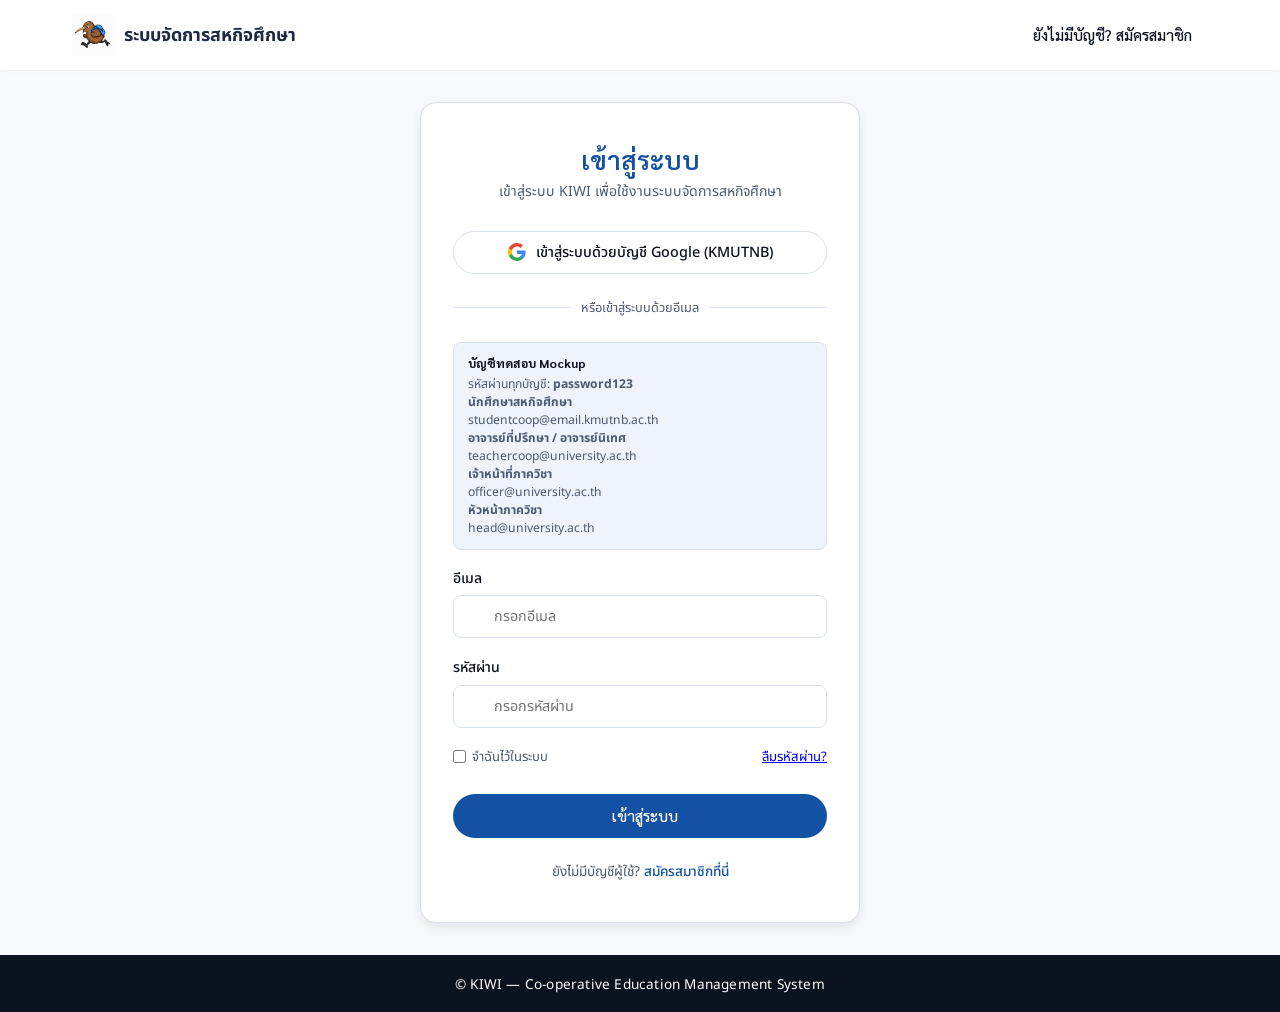
==== commit 3caa54b8: "Increase text readability in head_department.html" ====
--- a/head_department.html
+++ b/head_department.html
@@ -8,6 +8,52 @@
   <link rel="stylesheet" href="css/head_department.css" />
   <link href="https://fonts.googleapis.com/css2?family=Sarabun:wght@500;600;700&family=Noto+Sans+Thai:wght@400;500;600;700&display=swap" rel="stylesheet" />
   <link rel="stylesheet" href="https://cdnjs.cloudflare.com/ajax/libs/font-awesome/6.4.0/css/all.min.css" />
+
+  <!-- READABILITY FONT BOOST: scoped to this dashboard only -->
+  <style>
+    @media (min-width: 981px) {
+      body { font-size: 16px; }
+
+      .hd-brand strong { font-size: 21px; }
+      .hd-brand span { font-size: 14px; }
+      .hd-user-meta > span { font-size: 13px; }
+      .hd-user-meta strong { font-size: 15px; }
+
+      .hd-sidebar-heading { font-size: 13px; }
+      .hd-sidebar-item > span:nth-child(2) { font-size: 14.5px; }
+      .hd-sidebar-badge { font-size: 11.5px; }
+      .hd-sidebar-help strong { font-size: 13px; }
+      .hd-sidebar-help span { font-size: 11.5px; }
+
+      .hd-page-heading h1 { font-size: clamp(29px, 3vw, 36px); }
+      .hd-page-heading p { font-size: 15px; }
+      .hd-eyebrow { font-size: 12px !important; }
+
+      .hd-btn { font-size: 14px; }
+      .hd-btn-sm { font-size: 12.5px; }
+      .hd-card-header h2 { font-size: 21px; }
+      .hd-card-header p { font-size: 14px; }
+
+      .hd-stat-card span { font-size: 12.5px; }
+      .hd-stat-card strong { font-size: 25px; }
+      .hd-stat-card small { font-size: 11px; }
+
+      .hd-tab { font-size: 14px; }
+      .hd-field label { font-size: 13.5px; }
+      .hd-field input,
+      .hd-field select,
+      .hd-field textarea { font-size: 14px; }
+
+      .hd-table th,
+      .hd-table td { font-size: 12.5px; }
+      .hd-table-secondary { font-size: 11px; }
+      .hd-status { font-size: 11px; }
+
+      .hd-info-banner { font-size: 12.5px; }
+      .hd-empty strong { font-size: 14px; }
+      .hd-empty span { font-size: 12px; }
+    }
+  </style>
 </head>
 <body>
   <header class="hd-navbar">
